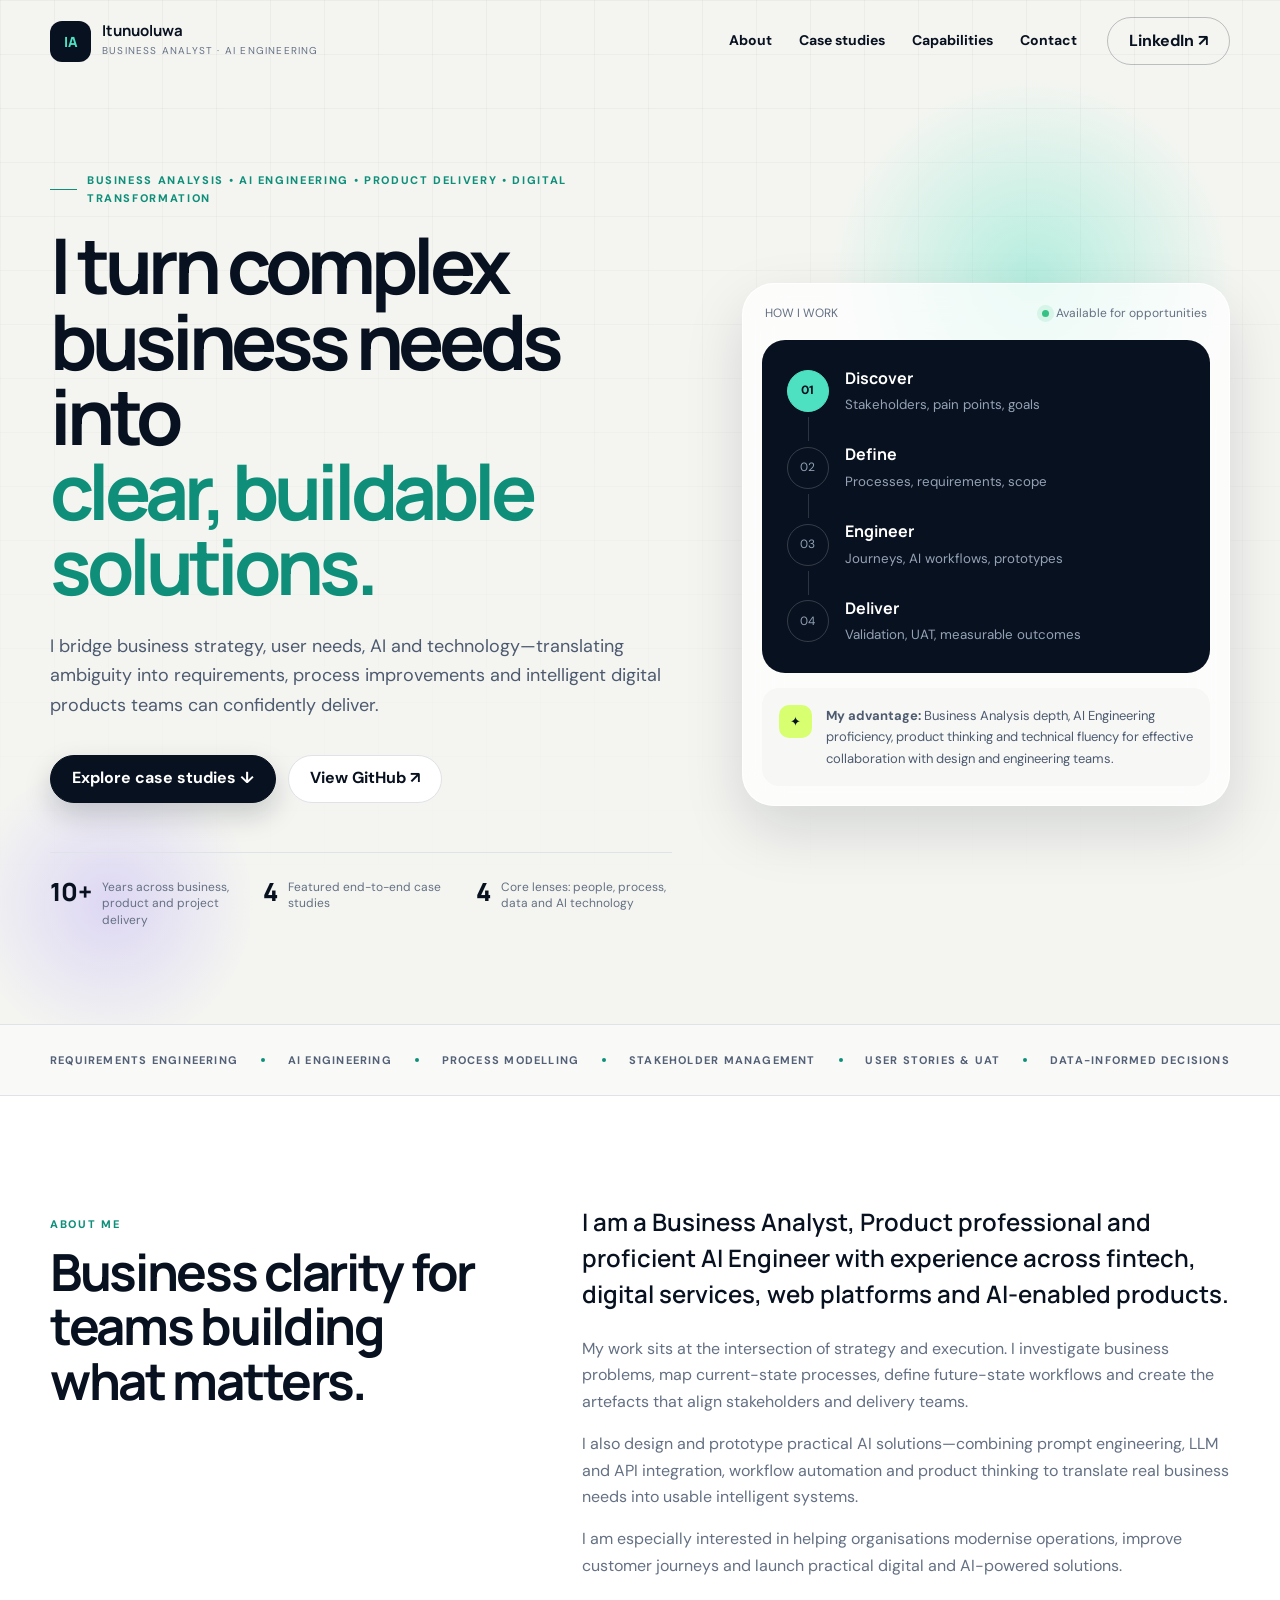
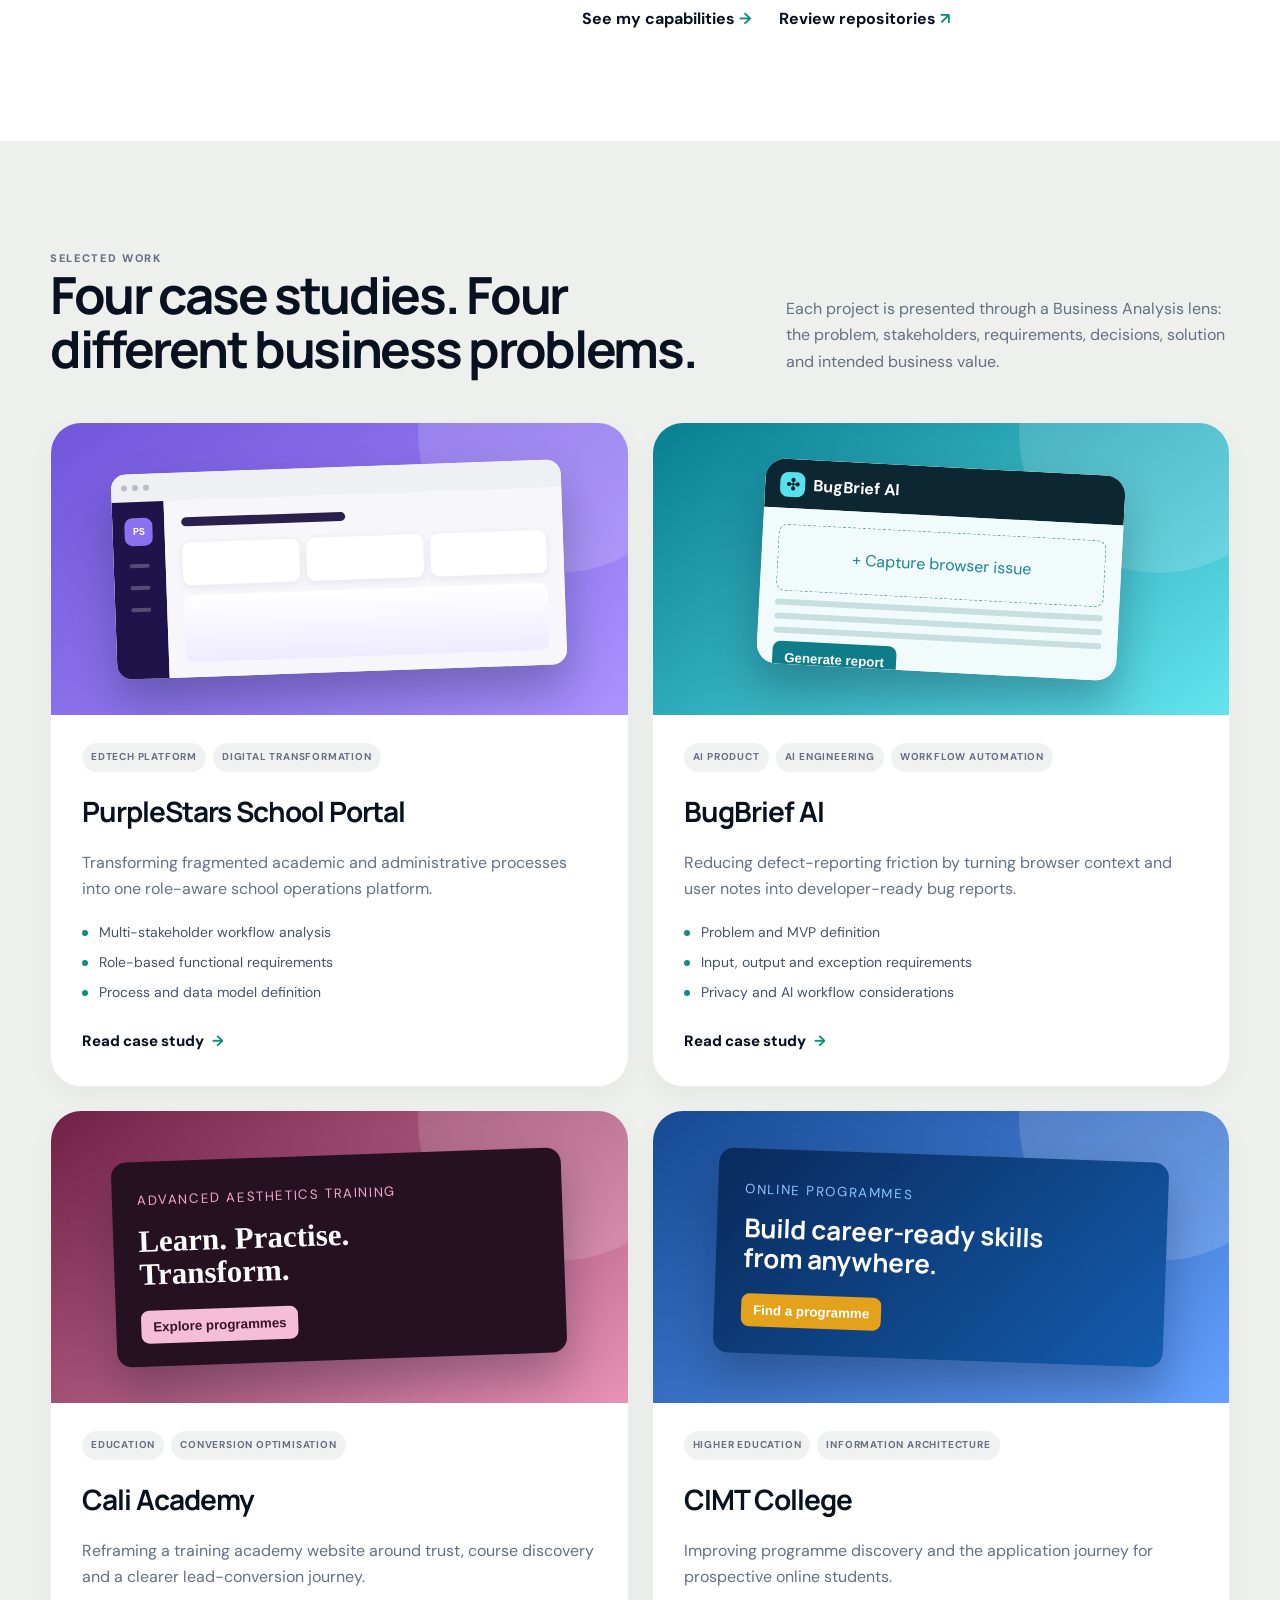
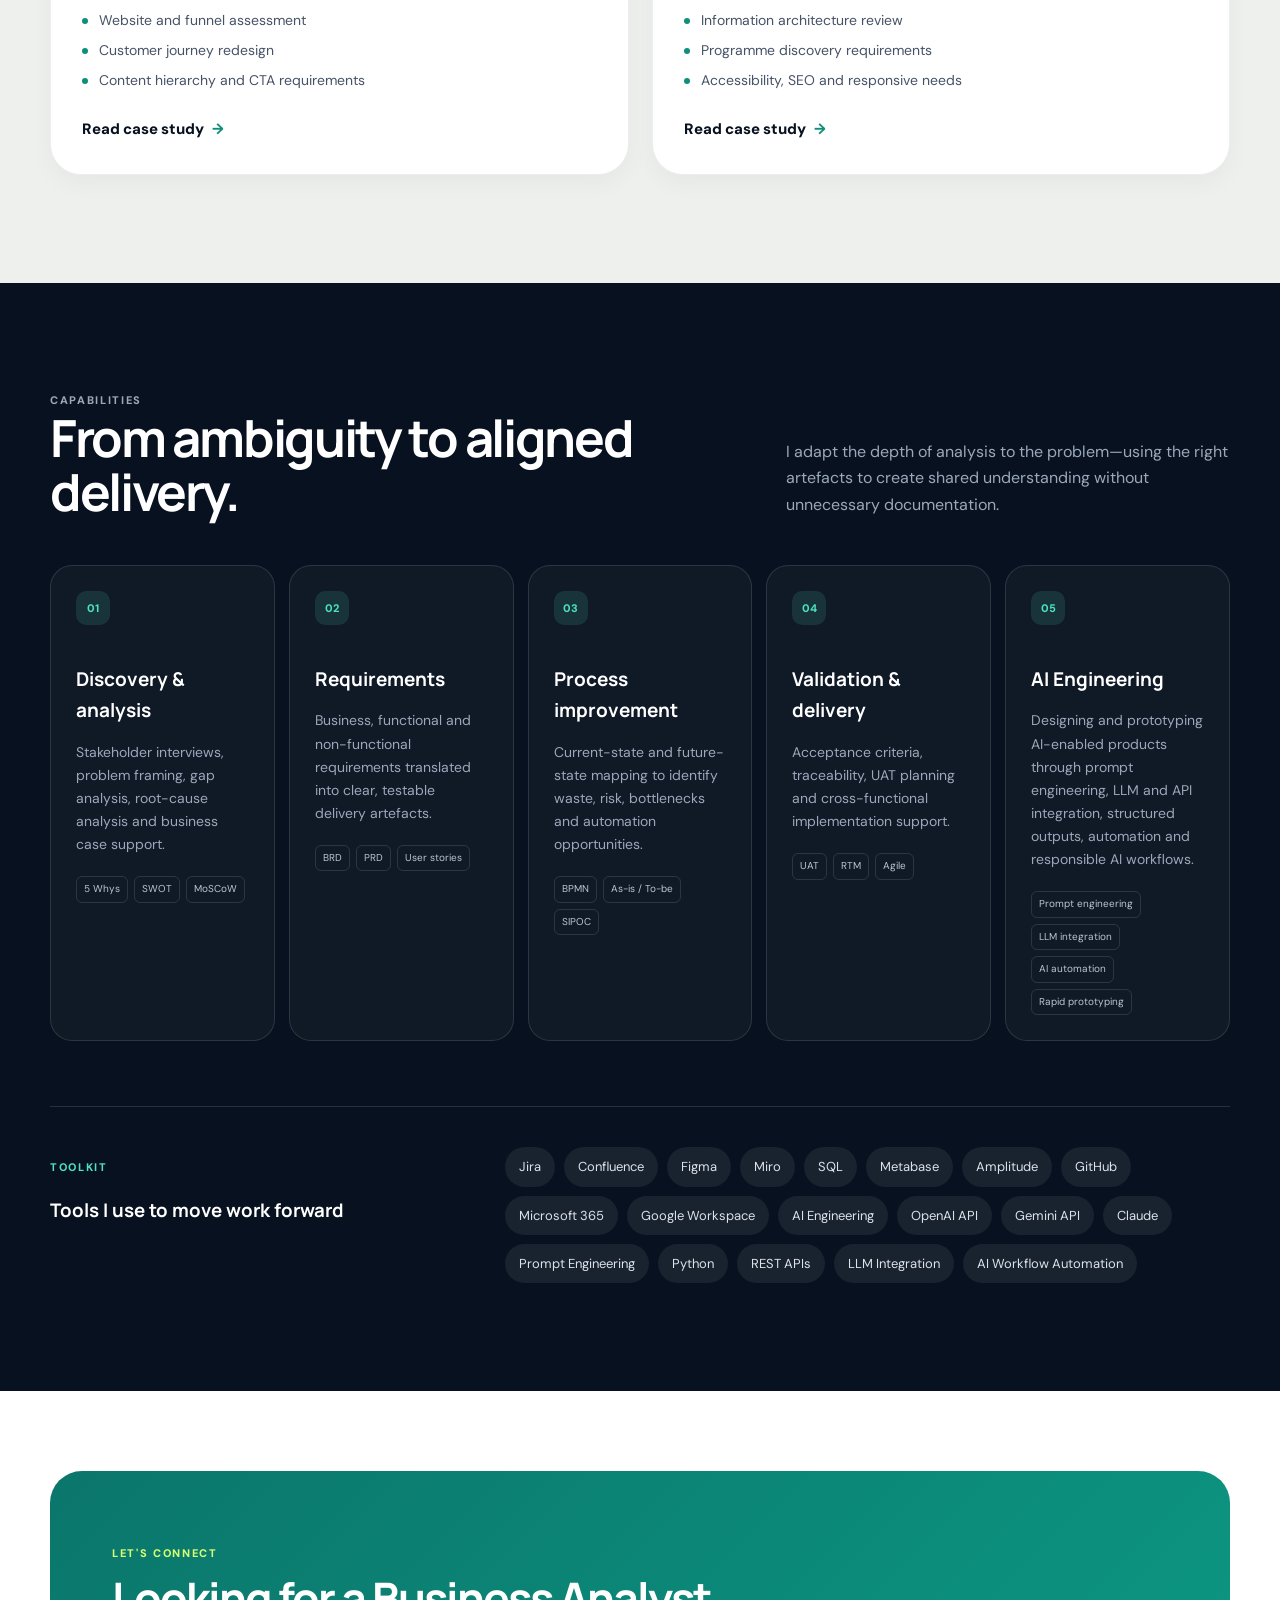
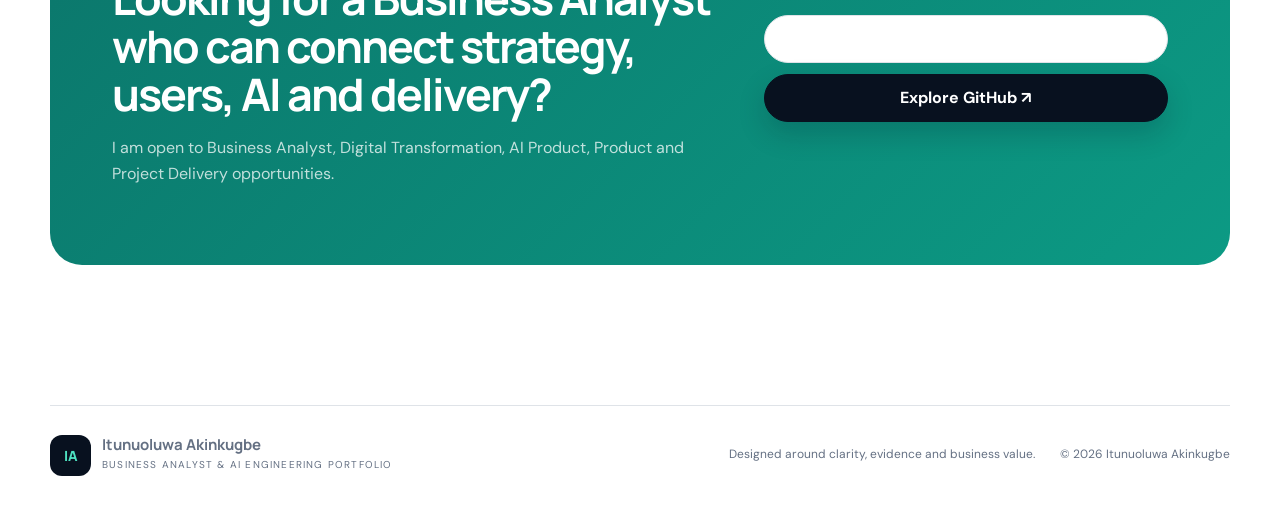
==== index.html @ 15c9e8b5 "Publish Business Analyst and AI Engineering portfolio" ====
<!doctype html>
<html lang="en">
<head>
<meta charset="utf-8"><meta name="viewport" content="width=device-width,initial-scale=1">
<meta name="description" content="Business Analyst and AI Engineering portfolio of Itunuoluwa Akinkugbe: digital transformation, requirements engineering, process improvement and AI-enabled products.">
<meta name="theme-color" content="#08111f"><title>Itunuoluwa Akinkugbe | Business Analyst &amp; AI Engineering Portfolio</title>
<link rel="preconnect" href="https://fonts.googleapis.com"><link rel="preconnect" href="https://fonts.gstatic.com" crossorigin><link href="https://fonts.googleapis.com/css2?family=DM+Sans:wght@400;500;600;700&family=Manrope:wght@600;700;800&display=swap" rel="stylesheet">
<style>
:root{--ink:#08111f;--paper:#f4f5f1;--white:#fff;--muted:#647083;--line:#dfe3e8;--teal:#4ee1c1;--deep:#0f8f7a;--lime:#d7ff70;--purple:#8b6cff;--blue:#3d8cff;--rose:#ff7ca3;--cyan:#52d9ef;--r:22px;--shadow:0 24px 60px rgba(8,17,31,.13);--max:1180px}*{box-sizing:border-box}html{scroll-behavior:smooth}body{margin:0;background:var(--paper);color:var(--ink);font:16px/1.65 'DM Sans',sans-serif;-webkit-font-smoothing:antialiased}a{color:inherit;text-decoration:none}.wrap{width:min(calc(100% - 40px),var(--max));margin:auto}.skip{position:fixed;top:-70px;left:15px;background:#fff;padding:10px 16px;z-index:99}.skip:focus{top:15px}.top{position:fixed;inset:0 0 auto;z-index:30;padding:17px 0;transition:.25s}.top.on{background:rgba(244,245,241,.9);backdrop-filter:blur(18px);border-bottom:1px solid rgba(8,17,31,.08);padding:10px 0}.nav{display:flex;align-items:center;gap:30px}.brand{margin-right:auto;display:flex;align-items:center;gap:11px}.mark{width:41px;height:41px;border-radius:12px;background:var(--ink);color:var(--teal);display:grid;place-items:center;font:800 14px 'Manrope'}.brand b{display:block;font:700 15px 'Manrope';line-height:1}.brand small{display:block;margin-top:5px;color:var(--muted);font-size:10px;letter-spacing:.12em;text-transform:uppercase}.links{display:flex;gap:27px;font-weight:700;font-size:14px}.btn{display:inline-flex;align-items:center;justify-content:center;gap:9px;min-height:48px;padding:0 21px;border-radius:999px;font-weight:700;border:1px solid var(--line);transition:.2s}.btn:hover{transform:translateY(-2px)}.dark{background:var(--ink);color:#fff;border-color:var(--ink);box-shadow:0 12px 28px rgba(8,17,31,.18)}.light{background:#fff}.outline{border-color:rgba(8,17,31,.24)}.menu{display:none;width:43px;height:43px;border:0;background:none;padding:9px}.menu i{display:block;height:2px;background:var(--ink);margin:6px 0}.hero{position:relative;overflow:hidden;padding:160px 0 95px;min-height:790px;display:flex;align-items:center}.hero:before{content:'';position:absolute;inset:0;background-image:linear-gradient(rgba(8,17,31,.035) 1px,transparent 1px),linear-gradient(90deg,rgba(8,17,31,.035) 1px,transparent 1px);background-size:54px 54px;mask-image:linear-gradient(#000,transparent 90%)}.orb{position:absolute;border-radius:50%}.o1{width:420px;height:420px;background:radial-gradient(circle,rgba(78,225,193,.38),transparent 68%);right:3%;top:70px}.o2{width:300px;height:300px;background:radial-gradient(circle,rgba(139,108,255,.22),transparent 68%);left:-40px;bottom:-30px}.hero-grid{position:relative;display:grid;grid-template-columns:1.12fr .88fr;gap:70px;align-items:center}.eyebrow,.kicker{color:var(--deep);font-size:11px;text-transform:uppercase;letter-spacing:.15em;font-weight:800}.eyebrow{display:flex;align-items:center;gap:10px}.eyebrow:before{content:'';width:28px;height:1px;background:var(--deep)}h1,h2,h3{font-family:'Manrope',sans-serif}.hero h1{margin:20px 0 0;font-size:clamp(3.2rem,6vw,6rem);line-height:.98;letter-spacing:-.065em}.hero h1 em{display:block;color:var(--deep);font-style:normal}.lead{max-width:700px;color:#4d5a6f;font-size:18px;margin:28px 0 0}.actions{display:flex;gap:12px;flex-wrap:wrap;margin-top:34px}.proof{display:grid;grid-template-columns:repeat(3,1fr);gap:18px;margin-top:49px;padding-top:26px;border-top:1px solid var(--line)}.proof div{display:grid;grid-template-columns:auto 1fr;gap:10px}.proof strong{font:800 25px 'Manrope';line-height:1}.proof span{color:var(--muted);font-size:12px;line-height:1.4}.panel{padding:19px;background:rgba(255,255,255,.73);backdrop-filter:blur(20px);border:1px solid rgba(255,255,255,.88);border-radius:32px;box-shadow:var(--shadow);transform:rotate(1.3deg)}.panel-top{display:flex;justify-content:space-between;color:var(--muted);font-size:12px;margin:1px 3px 16px}.available:before{content:'';display:inline-block;width:7px;height:7px;border-radius:50%;background:#36c284;margin-right:7px;box-shadow:0 0 0 5px rgba(54,194,132,.12)}.flow{background:var(--ink);color:#fff;padding:25px;border-radius:23px}.step{display:grid;grid-template-columns:45px 1fr;gap:13px;align-items:center}.step>span{width:42px;height:42px;border-radius:50%;border:1px solid rgba(255,255,255,.18);display:grid;place-items:center;color:#91a0b6;font-size:12px}.step:first-child>span{background:var(--teal);color:var(--ink);border-color:var(--teal);font-weight:800}.step b{display:block;font-family:'Manrope'}.step small{color:#95a2b6}.line{height:24px;width:1px;background:rgba(255,255,255,.15);margin-left:21px}.note{display:grid;grid-template-columns:35px 1fr;gap:12px;background:#f7f8f5;border-radius:17px;padding:17px;margin-top:15px;font-size:13px;color:#4d5a6f}.note span{width:33px;height:33px;border-radius:10px;background:var(--lime);display:grid;place-items:center;color:var(--ink)}.strip{border-block:1px solid var(--line);background:rgba(255,255,255,.45)}.strip .wrap{min-height:70px;display:flex;align-items:center;justify-content:space-between;gap:18px;white-space:nowrap;overflow:auto;color:#536076;font-size:11px;letter-spacing:.11em;text-transform:uppercase;font-weight:700}.strip i{width:4px;height:4px;border-radius:50%;background:var(--deep);flex:none}.section{padding:108px 0}.white{background:#fff}.gray{background:#edf0ec}.head{display:grid;grid-template-columns:1.2fr .8fr;gap:70px;align-items:end;margin-bottom:47px}.head h2,.about h2{font-size:clamp(2.2rem,4vw,4.1rem);line-height:1.06;letter-spacing:-.045em;margin:0}.head p{color:var(--muted);margin:0}.about-grid{display:grid;grid-template-columns:.8fr 1.2fr;gap:100px}.about-copy .big{color:var(--ink);font:600 24px/1.5 'Manrope';margin-top:0}.about-copy p{color:var(--muted)}.text-links{display:flex;gap:28px;flex-wrap:wrap;margin-top:27px;font-weight:700}.text-links span{color:var(--deep)}.projects{display:grid;grid-template-columns:repeat(2,1fr);gap:23px}.card{overflow:hidden;background:#fff;border:1px solid rgba(8,17,31,.07);border-radius:31px;box-shadow:0 8px 24px rgba(8,17,31,.04);transition:.25s}.card:hover{transform:translateY(-6px);box-shadow:var(--shadow)}.visual{height:292px;padding:38px;position:relative;display:grid;place-items:center;overflow:hidden}.visual:before{content:'';position:absolute;width:280px;height:280px;border-radius:50%;background:rgba(255,255,255,.15);right:-70px;top:-130px}.purple{background:linear-gradient(145deg,#7156db,#aa92ff)}.cyan{background:linear-gradient(145deg,#087f91,#63e4ef)}.rose{background:linear-gradient(145deg,#702046,#e892b5)}.blue{background:linear-gradient(145deg,#154992,#64a0ff)}.mock{position:relative;z-index:1;width:90%;height:205px;background:#fff;border-radius:15px;box-shadow:0 25px 45px rgba(8,17,31,.28);overflow:hidden;transform:rotate(-2deg)}.mock .bar{height:28px;background:#eef0f4;display:flex;gap:5px;align-items:center;padding:0 10px}.mock .bar i{width:6px;height:6px;border-radius:50%;background:#b7bec8}.school{display:grid;grid-template-columns:52px 1fr;height:177px}.school aside{background:#201349;padding:16px 12px}.school aside b{display:grid;place-items:center;width:28px;height:28px;border-radius:8px;background:#8a71ef;color:#fff;font-size:10px}.school aside i{display:block;height:4px;background:rgba(255,255,255,.24);margin:18px 4px;border-radius:4px}.school main{padding:17px;background:#f7f6fb}.school main>i{display:block;width:45%;height:9px;background:#29204c;border-radius:5px}.stats{display:grid;grid-template-columns:repeat(3,1fr);gap:7px;margin-top:16px}.stats i{height:43px;background:#fff;border-radius:8px;box-shadow:0 2px 8px rgba(30,20,66,.08)}.chart{height:67px;background:linear-gradient(#fff,#efebff);border-radius:9px;margin-top:10px}.ext{width:72%;transform:rotate(3deg);border-radius:20px}.ext-top{height:49px;background:#0c2632;color:#fff;padding:13px 15px;font-weight:700}.ext-top span{display:inline-grid;place-items:center;width:25px;height:25px;border-radius:8px;background:#56e1ec;color:#08222c;margin-right:8px}.ext-body{padding:16px;background:#f2fbfb}.capture{height:67px;border:1px dashed #6ba9b1;border-radius:9px;display:grid;place-items:center;color:#188597}.fake-lines i{display:block;height:6px;background:#c8dfe1;margin:8px 0;border-radius:5px}.ext-body button,.academy button,.college button{border:0;border-radius:8px;background:#0e7c89;color:#fff;padding:9px 12px;font-weight:700}.academy{background:#25111f;color:#fff;padding:25px;transform:rotate(-2deg)}.academy small{color:#f1a9cb;letter-spacing:.12em}.academy strong{display:block;font:700 31px/1.05 Georgia;margin:13px 0 20px}.academy button{background:#f6bdd7;color:#351525}.college{background:linear-gradient(135deg,#092a5b,#145cad);color:#fff;padding:27px;transform:rotate(2deg)}.college small{color:#8cc4ff;letter-spacing:.12em}.college strong{display:block;font:700 26px/1.15 'Manrope';max-width:360px;margin:12px 0 20px}.college button{background:#e2a21b}.body{padding:28px 31px 32px}.meta{display:flex;gap:7px;flex-wrap:wrap}.meta span{font-size:10px;text-transform:uppercase;letter-spacing:.08em;background:#f0f2f2;color:#647083;padding:6px 9px;border-radius:999px;font-weight:700}.body h3{font-size:28px;letter-spacing:-.035em;margin:16px 0 8px}.body p{color:var(--muted)}.bullets{list-style:none;padding:0;margin:18px 0 24px;font-size:14px;color:#465367}.bullets li{margin:7px 0;padding-left:17px;position:relative}.bullets li:before{content:'';position:absolute;width:6px;height:6px;border-radius:50%;background:var(--deep);left:0;top:.65em}.open{display:inline-flex;gap:8px;font-weight:800}.open span{color:var(--deep)}.detail{margin-top:22px;border-top:1px solid var(--line);padding-top:22px;display:none}.card.expanded .detail{display:block}.detail h4{font-family:'Manrope';margin:21px 0 7px}.detail p,.detail li{font-size:14px;color:#566378}.detail ul{padding-left:18px}.detail .case-actions{display:flex;gap:10px;flex-wrap:wrap;margin-top:21px}.toggle{border:0;background:none;padding:0;cursor:pointer;font:800 15px 'DM Sans';display:inline-flex;gap:8px;color:var(--ink)}.toggle span{color:var(--deep)}.toggle[aria-expanded=true] span{transform:rotate(90deg)}.cap{background:var(--ink);color:#fff}.cap .kicker{color:var(--teal)}.cap .head p{color:#9ba8ba}.cap-grid{display:grid;grid-template-columns:repeat(5,1fr);gap:14px}.cap-card{padding:25px;border:1px solid rgba(255,255,255,.12);border-radius:var(--r);background:rgba(255,255,255,.035);min-height:285px}.cap-card>span{width:34px;height:34px;border-radius:10px;background:rgba(78,225,193,.13);color:var(--teal);display:grid;place-items:center;font-size:11px;font-weight:800}.cap-card h3{margin:39px 0 11px;font-size:19px}.cap-card p{color:#9ba8ba;font-size:14px}.tags{display:flex;gap:6px;flex-wrap:wrap;margin-top:20px}.tags i{font-style:normal;color:#bcc5d1;border:1px solid rgba(255,255,255,.12);border-radius:6px;padding:4px 7px;font-size:10px}.toolkit{display:grid;grid-template-columns:.7fr 1.3fr;gap:65px;border-top:1px solid rgba(255,255,255,.13);padding-top:40px;margin-top:65px}.tools{display:flex;gap:9px;flex-wrap:wrap}.tools span{padding:9px 14px;border-radius:999px;background:rgba(255,255,255,.07);color:#dce2ea;font-size:13px}.contact{background:#fff;padding-top:80px}.contact-card{background:linear-gradient(135deg,#0b766b,#0c9a84);color:#fff;padding:62px;border-radius:32px;display:grid;grid-template-columns:1.2fr .8fr;gap:45px;align-items:center}.contact-card h2{font-size:clamp(2rem,3.5vw,3.5rem);line-height:1.08;letter-spacing:-.045em;margin:0}.contact-card p{color:rgba(255,255,255,.75)}.contact-actions{display:flex;flex-direction:column;gap:11px}.footer{background:#fff;padding:32px 0 42px}.footer .wrap{border-top:1px solid var(--line);padding-top:27px;display:grid;grid-template-columns:1fr auto auto;gap:25px;align-items:center;color:var(--muted);font-size:12px}.reveal{opacity:0;transform:translateY(20px);transition:.65s}.reveal.show{opacity:1;transform:none}@media(max-width:1100px){.cap-grid{grid-template-columns:repeat(3,1fr)}}@media(max-width:960px){.hero-grid,.about-grid,.head,.toolkit,.contact-card{grid-template-columns:1fr}.panel{max-width:680px;transform:none}.head{gap:25px}.cap-grid{grid-template-columns:repeat(2,1fr)}.about-grid{gap:35px}.contact-card{padding:45px}}@media(max-width:720px){.wrap{width:min(calc(100% - 28px),var(--max))}.top{background:rgba(244,245,241,.92);backdrop-filter:blur(15px);padding:10px 0}.menu{display:block}.links{display:none;position:absolute;left:14px;right:14px;top:65px;background:#fff;border-radius:18px;padding:14px;box-shadow:var(--shadow);flex-direction:column;gap:0}.links.open{display:flex}.links a{padding:12px}.nav>.btn{display:none}.hero{padding:125px 0 70px;min-height:auto}.hero h1{font-size:clamp(3rem,15vw,5rem)}.hero-grid{gap:45px}.proof,.projects,.cap-grid{grid-template-columns:1fr}.strip .wrap{justify-content:flex-start}.section{padding:79px 0}.head h2,.about h2{font-size:2.4rem}.visual{height:250px;padding:25px 18px}.body{padding:24px}.contact-card{padding:35px 24px}.footer .wrap{grid-template-columns:1fr;gap:12px}}@media(prefers-reduced-motion:reduce){html{scroll-behavior:auto}.reveal{opacity:1;transform:none}*{transition:none!important}}
</style>
</head>
<body><a class="skip" href="#main">Skip to content</a>
<header class="top" id="topbar"><div class="wrap nav"><a class="brand" href="#top"><span class="mark">IA</span><span><b>Itunuoluwa</b><small>Business Analyst · AI Engineering</small></span></a><button class="menu" id="menu" aria-expanded="false" aria-controls="navlinks"><i></i><i></i><i></i><span hidden>Menu</span></button><nav class="links" id="navlinks"><a href="#about">About</a><a href="#work">Case studies</a><a href="#skills">Capabilities</a><a href="#contact">Contact</a></nav><a class="btn outline" href="https://www.linkedin.com/in/itunuakinkugbe" target="_blank" rel="noopener">LinkedIn ↗</a></div></header>
<main id="main"><section class="hero" id="top"><span class="orb o1"></span><span class="orb o2"></span><div class="wrap hero-grid"><div class="reveal"><p class="eyebrow">Business analysis • AI engineering • Product delivery • Digital transformation</p><h1>I turn complex business needs into <em>clear, buildable solutions.</em></h1><p class="lead">I bridge business strategy, user needs, AI and technology—translating ambiguity into requirements, process improvements and intelligent digital products teams can confidently deliver.</p><div class="actions"><a class="btn dark" href="#work">Explore case studies ↓</a><a class="btn light" href="https://github.com/Itunuolu" target="_blank" rel="noopener">View GitHub ↗</a></div><div class="proof"><div><strong>10+</strong><span>Years across business, product and project delivery</span></div><div><strong>4</strong><span>Featured end-to-end case studies</span></div><div><strong>4</strong><span>Core lenses: people, process, data and AI technology</span></div></div></div><aside class="panel reveal"><div class="panel-top"><span>HOW I WORK</span><span class="available">Available for opportunities</span></div><div class="flow"><div class="step"><span>01</span><div><b>Discover</b><small>Stakeholders, pain points, goals</small></div></div><div class="line"></div><div class="step"><span>02</span><div><b>Define</b><small>Processes, requirements, scope</small></div></div><div class="line"></div><div class="step"><span>03</span><div><b>Engineer</b><small>Journeys, AI workflows, prototypes</small></div></div><div class="line"></div><div class="step"><span>04</span><div><b>Deliver</b><small>Validation, UAT, measurable outcomes</small></div></div></div><div class="note"><span>✦</span><div><b>My advantage:</b> Business Analysis depth, AI Engineering proficiency, product thinking and technical fluency for effective collaboration with design and engineering teams.</div></div></aside></div></section>
<section class="strip"><div class="wrap"><span>Requirements Engineering</span><i></i><span>AI Engineering</span><i></i><span>Process Modelling</span><i></i><span>Stakeholder Management</span><i></i><span>User Stories & UAT</span><i></i><span>Data-Informed Decisions</span></div></section>
<section class="section white about" id="about"><div class="wrap about-grid"><div class="reveal"><p class="kicker">About me</p><h2>Business clarity for teams building what matters.</h2></div><div class="about-copy reveal"><p class="big">I am a Business Analyst, Product professional and proficient AI Engineer with experience across fintech, digital services, web platforms and AI-enabled products.</p><p>My work sits at the intersection of strategy and execution. I investigate business problems, map current-state processes, define future-state workflows and create the artefacts that align stakeholders and delivery teams.</p><p>I also design and prototype practical AI solutions—combining prompt engineering, LLM and API integration, workflow automation and product thinking to translate real business needs into usable intelligent systems.</p><p>I am especially interested in helping organisations modernise operations, improve customer journeys and launch practical digital and AI-powered solutions.</p><div class="text-links"><a href="#skills">See my capabilities <span>→</span></a><a href="https://github.com/Itunuolu" target="_blank" rel="noopener">Review repositories <span>↗</span></a></div></div></div></section>
<section class="section gray" id="work"><div class="wrap"><div class="head reveal"><div><p class="kicker">Selected work</p><h2>Four case studies. Four different business problems.</h2></div><p>Each project is presented through a Business Analysis lens: the problem, stakeholders, requirements, decisions, solution and intended business value.</p></div><div class="projects">
<article class="card reveal"><div class="visual purple"><div class="mock"><div class="bar"><i></i><i></i><i></i></div><div class="school"><aside><b>PS</b><i></i><i></i><i></i></aside><main><i></i><div class="stats"><i></i><i></i><i></i></div><div class="chart"></div></main></div></div></div><div class="body"><div class="meta"><span>EdTech platform</span><span>Digital transformation</span></div><h3>PurpleStars School Portal</h3><p>Transforming fragmented academic and administrative processes into one role-aware school operations platform.</p><ul class="bullets"><li>Multi-stakeholder workflow analysis</li><li>Role-based functional requirements</li><li>Process and data model definition</li></ul><button class="toggle" aria-expanded="false">Read case study <span>→</span></button><div class="detail"><h4>Business problem</h4><p>Schools often depend on disconnected spreadsheets, paper records and messaging tools. This causes duplicated work, delayed information and weak visibility across academic operations.</p><h4>Stakeholders</h4><p>Administrators, teachers, students, school leadership, parents and support teams.</p><h4>Analysis approach</h4><ul><li>Mapped academic setup, attendance, lesson, assessment and result workflows.</li><li>Separated administrator, teacher and student permissions.</li><li>Defined core entities and approval states.</li><li>Created user stories, acceptance criteria and UAT scenarios.</li></ul><h4>Key requirements</h4><ul><li>Role-based access to academic and administrative functions.</li><li>Attendance, lesson resources, assignments, assessments and results.</li><li>Approval before publication of sensitive results.</li><li>Audit records and protected student data.</li></ul><h4>Recommended success measures</h4><p>Process completion, assessment-to-result cycle time, adoption and data quality. These are proposed measures, not claimed production results.</p><div class="case-actions"><a class="btn dark" href="https://purplestars-school-demo.netlify.app/" target="_blank" rel="noopener">Live demo ↗</a><a class="btn" href="https://github.com/Itunuolu/purplestars-school-portal" target="_blank" rel="noopener">Repository ↗</a></div></div></div></article>
<article class="card reveal"><div class="visual cyan"><div class="mock ext"><div class="ext-top"><span>✣</span>BugBrief AI</div><div class="ext-body"><div class="capture">+ Capture browser issue</div><div class="fake-lines"><i></i><i></i><i></i></div><button>Generate report</button></div></div></div><div class="body"><div class="meta"><span>AI product</span><span>AI engineering</span><span>Workflow automation</span></div><h3>BugBrief AI</h3><p>Reducing defect-reporting friction by turning browser context and user notes into developer-ready bug reports.</p><ul class="bullets"><li>Problem and MVP definition</li><li>Input, output and exception requirements</li><li>Privacy and AI workflow considerations</li></ul><button class="toggle" aria-expanded="false">Read case study <span>→</span></button><div class="detail"><h4>Business problem</h4><p>Many bug reports omit the URL, environment, screenshot, expected behaviour or reproduction context, creating repeated clarification between users, QA teams and developers.</p><h4>Stakeholders</h4><p>End users, QA analysts, developers, product managers, support teams and privacy reviewers.</p><h4>Analysis and AI engineering approach</h4><ul><li>Defined a user-triggered capture flow.</li><li>Specified screenshot, URL, title, timestamp, browser details and notes.</li><li>Designed the backend LLM prompt and structured report output.</li><li>Separated browser capture from secure backend AI processing.</li><li>Included review, PDF export, mock mode and error handling.</li></ul><h4>Key requirements</h4><ul><li>Capture only after explicit user action.</li><li>Generate a structured report from context and notes.</li><li>Keep AI provider keys out of the extension.</li><li>Disclose what data is sent to the backend.</li></ul><h4>Recommended success measures</h4><p>Report completeness, clarification rate, reporting time and reproduction success.</p><div class="case-actions"><a class="btn dark" href="https://github.com/Itunuolu/Bugbrief.ai" target="_blank" rel="noopener">Repository ↗</a></div></div></div></article>
<article class="card reveal"><div class="visual rose"><div class="mock academy"><small>ADVANCED AESTHETICS TRAINING</small><strong>Learn. Practise.<br>Transform.</strong><button>Explore programmes</button></div></div><div class="body"><div class="meta"><span>Education</span><span>Conversion optimisation</span></div><h3>Cali Academy</h3><p>Reframing a training academy website around trust, course discovery and a clearer lead-conversion journey.</p><ul class="bullets"><li>Website and funnel assessment</li><li>Customer journey redesign</li><li>Content hierarchy and CTA requirements</li></ul><button class="toggle" aria-expanded="false">Read case study <span>→</span></button><div class="detail"><h4>Business problem</h4><p>Prospective students must quickly understand the academy offer, programme credibility, learner outcomes and the next action to take.</p><h4>Stakeholders</h4><p>Prospective students, academy leadership, trainers, admissions, marketing and regulatory stakeholders.</p><h4>Analysis approach</h4><ul><li>Reviewed the conversion path and information gaps.</li><li>Identified user questions and trust barriers.</li><li>Restructured content around value, programmes, proof, safety and action.</li><li>Defined consistent CTA and responsive requirements.</li></ul><h4>Key requirements</h4><ul><li>Clear first-viewport value proposition.</li><li>Programme topics, audience and outcomes.</li><li>Visible credibility and safety information.</li><li>Easy-to-find enquiry and enrolment actions.</li></ul><h4>Recommended success measures</h4><p>Lead conversion, programme engagement, CTA performance and mobile completion.</p><div class="case-actions"><a class="btn dark" href="https://itunuolu.github.io/cali-academy-landing-page/" target="_blank" rel="noopener">Live project ↗</a><a class="btn" href="https://github.com/Itunuolu/cali-academy-landing-page" target="_blank" rel="noopener">Repository ↗</a></div></div></div></article>
<article class="card reveal"><div class="visual blue"><div class="mock college"><small>ONLINE PROGRAMMES</small><strong>Build career-ready skills from anywhere.</strong><button>Find a programme</button></div></div><div class="body"><div class="meta"><span>Higher education</span><span>Information architecture</span></div><h3>CIMT College</h3><p>Improving programme discovery and the application journey for prospective online students.</p><ul class="bullets"><li>Information architecture review</li><li>Programme discovery requirements</li><li>Accessibility, SEO and responsive needs</li></ul><button class="toggle" aria-expanded="false">Read case study <span>→</span></button><div class="detail"><h4>Business problem</h4><p>Dense programme catalogues and disconnected funding or support information make it harder for prospective students to choose a suitable path and apply.</p><h4>Stakeholders</h4><p>Prospective students, admissions, programme owners, financial-aid teams, marketing and student services.</p><h4>Analysis approach</h4><ul><li>Grouped content around learner intent and programme categories.</li><li>Simplified primary navigation and deeper programme discovery.</li><li>Elevated financial-aid pathways.</li><li>Specified SEO, structured data and accessibility requirements.</li></ul><h4>Key requirements</h4><ul><li>Browse programmes by subject or career category.</li><li>Direct routes to funding, support, contact and applications.</li><li>Persistent and distinct Apply Now action.</li><li>Accessible desktop and mobile navigation.</li></ul><h4>Recommended success measures</h4><p>Programme discovery time, application starts, funding engagement and organic visibility.</p><div class="case-actions"><a class="btn dark" href="https://itunuolu.github.io/cimt-college-redesign/" target="_blank" rel="noopener">Live project ↗</a><a class="btn" href="https://github.com/Itunuolu/cimt-college-redesign" target="_blank" rel="noopener">Repository ↗</a></div></div></div></article>
</div></div></section>
<section class="section cap" id="skills"><div class="wrap"><div class="head reveal"><div><p class="kicker">Capabilities</p><h2>From ambiguity to aligned delivery.</h2></div><p>I adapt the depth of analysis to the problem—using the right artefacts to create shared understanding without unnecessary documentation.</p></div><div class="cap-grid"><article class="cap-card reveal"><span>01</span><h3>Discovery & analysis</h3><p>Stakeholder interviews, problem framing, gap analysis, root-cause analysis and business case support.</p><div class="tags"><i>5 Whys</i><i>SWOT</i><i>MoSCoW</i></div></article><article class="cap-card reveal"><span>02</span><h3>Requirements</h3><p>Business, functional and non-functional requirements translated into clear, testable delivery artefacts.</p><div class="tags"><i>BRD</i><i>PRD</i><i>User stories</i></div></article><article class="cap-card reveal"><span>03</span><h3>Process improvement</h3><p>Current-state and future-state mapping to identify waste, risk, bottlenecks and automation opportunities.</p><div class="tags"><i>BPMN</i><i>As-is / To-be</i><i>SIPOC</i></div></article><article class="cap-card reveal"><span>04</span><h3>Validation & delivery</h3><p>Acceptance criteria, traceability, UAT planning and cross-functional implementation support.</p><div class="tags"><i>UAT</i><i>RTM</i><i>Agile</i></div></article><article class="cap-card reveal"><span>05</span><h3>AI Engineering</h3><p>Designing and prototyping AI-enabled products through prompt engineering, LLM and API integration, structured outputs, automation and responsible AI workflows.</p><div class="tags"><i>Prompt engineering</i><i>LLM integration</i><i>AI automation</i><i>Rapid prototyping</i></div></article></div><div class="toolkit reveal"><div><p class="kicker">Toolkit</p><h3>Tools I use to move work forward</h3></div><div class="tools"><span>Jira</span><span>Confluence</span><span>Figma</span><span>Miro</span><span>SQL</span><span>Metabase</span><span>Amplitude</span><span>GitHub</span><span>Microsoft 365</span><span>Google Workspace</span><span>AI Engineering</span><span>OpenAI API</span><span>Gemini API</span><span>Claude</span><span>Prompt Engineering</span><span>Python</span><span>REST APIs</span><span>LLM Integration</span><span>AI Workflow Automation</span></div></div></div></section>
<section class="section contact" id="contact"><div class="wrap contact-card reveal"><div><p class="kicker" style="color:var(--lime)">Let's connect</p><h2>Looking for a Business Analyst who can connect strategy, users, AI and delivery?</h2><p>I am open to Business Analyst, Digital Transformation, AI Product, Product and Project Delivery opportunities.</p></div><div class="contact-actions"><a class="btn light" href="https://www.linkedin.com/in/itunuakinkugbe" target="_blank" rel="noopener">Connect on LinkedIn ↗</a><a class="btn dark" href="https://github.com/Itunuolu" target="_blank" rel="noopener">Explore GitHub ↗</a></div></div></section></main>
<footer class="footer"><div class="wrap"><div class="brand"><span class="mark">IA</span><span><b>Itunuoluwa Akinkugbe</b><small>Business Analyst &amp; AI Engineering Portfolio</small></span></div><p>Designed around clarity, evidence and business value.</p><p>© <span id="year"></span> Itunuoluwa Akinkugbe</p></div></footer>
<script>const topbar=document.getElementById('topbar'),menu=document.getElementById('menu'),nav=document.getElementById('navlinks');addEventListener('scroll',()=>topbar.classList.toggle('on',scrollY>20),{passive:true});menu.addEventListener('click',()=>{const x=nav.classList.toggle('open');menu.setAttribute('aria-expanded',x)});nav.querySelectorAll('a').forEach(a=>a.onclick=()=>{nav.classList.remove('open');menu.setAttribute('aria-expanded','false')});document.getElementById('year').textContent=new Date().getFullYear();document.querySelectorAll('.toggle').forEach(b=>b.onclick=()=>{const c=b.closest('.card'),x=c.classList.toggle('expanded');b.setAttribute('aria-expanded',x);b.firstChild.textContent=x?'Close case study ':'Read case study '});const els=document.querySelectorAll('.reveal');if('IntersectionObserver'in window){const o=new IntersectionObserver(es=>es.forEach(e=>{if(e.isIntersecting){e.target.classList.add('show');o.unobserve(e.target)}}),{threshold:.1});els.forEach(e=>o.observe(e))}else els.forEach(e=>e.classList.add('show'));</script>
</body></html>
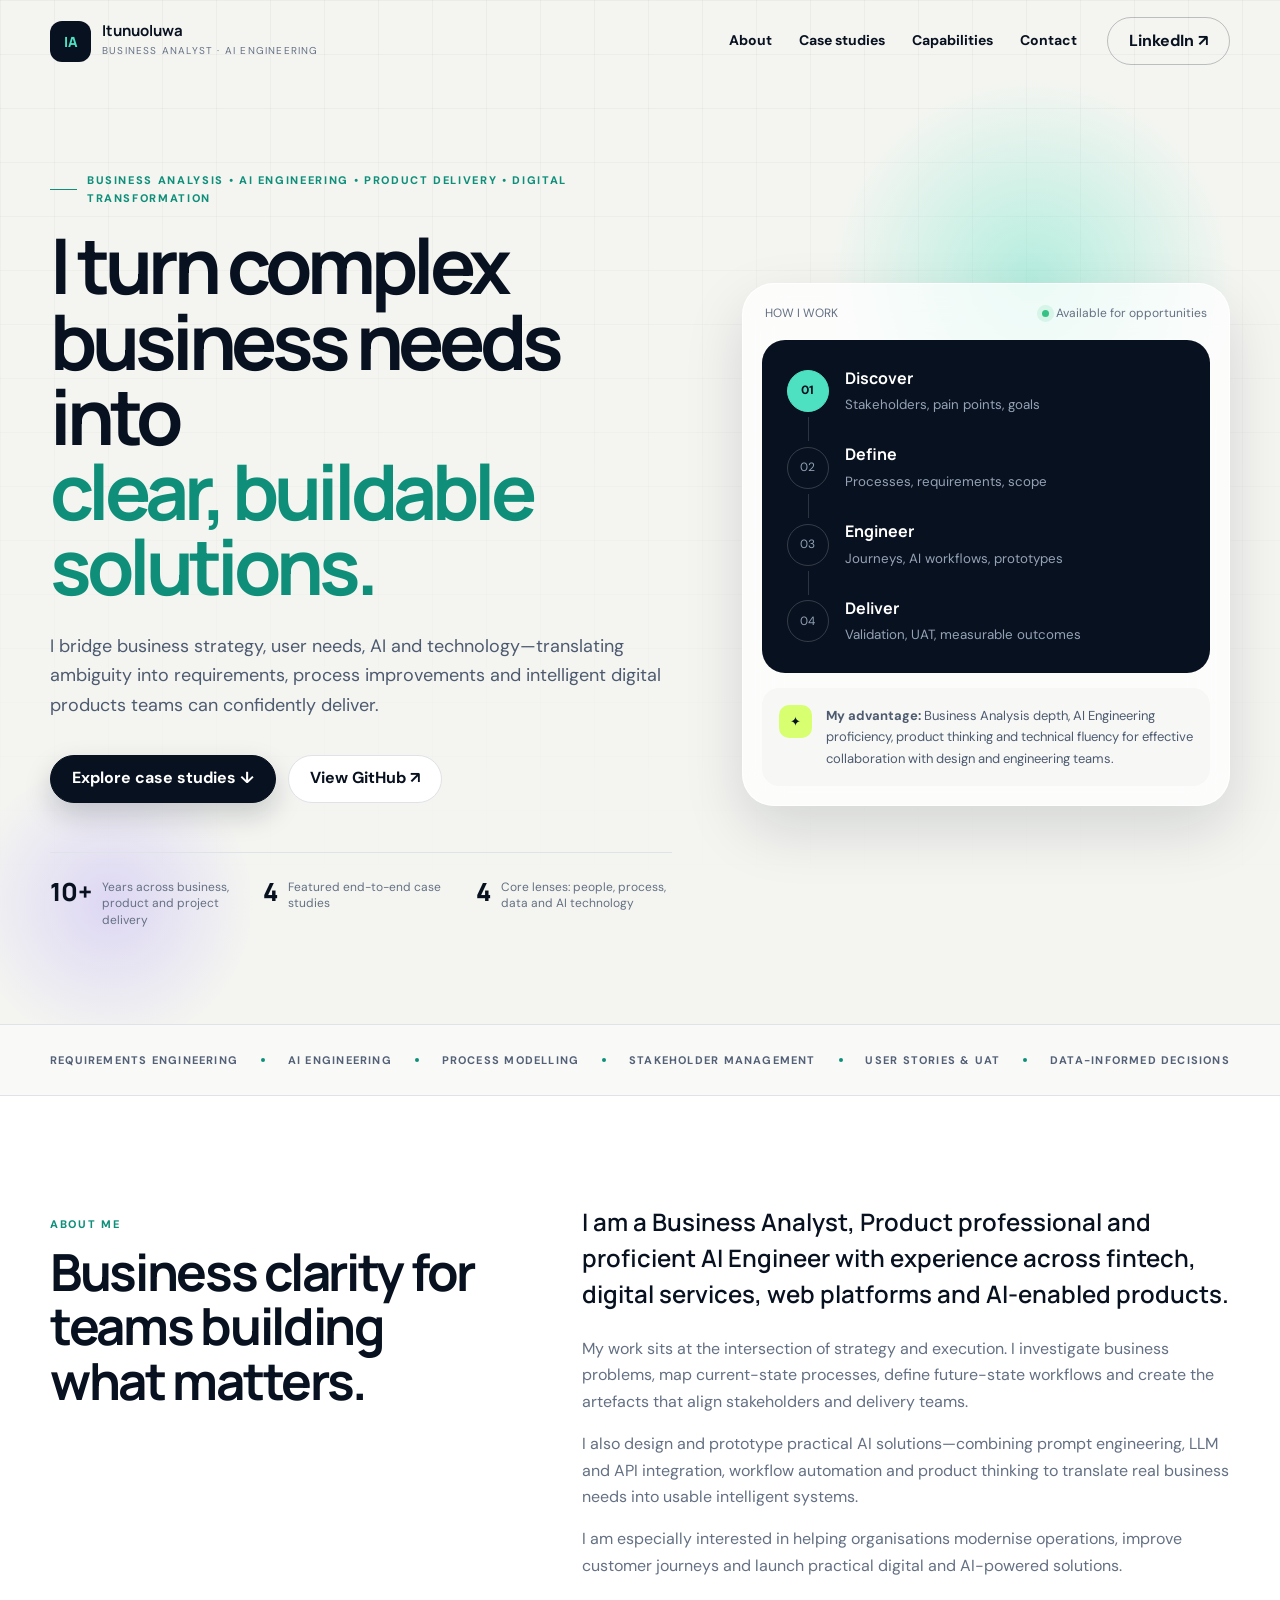
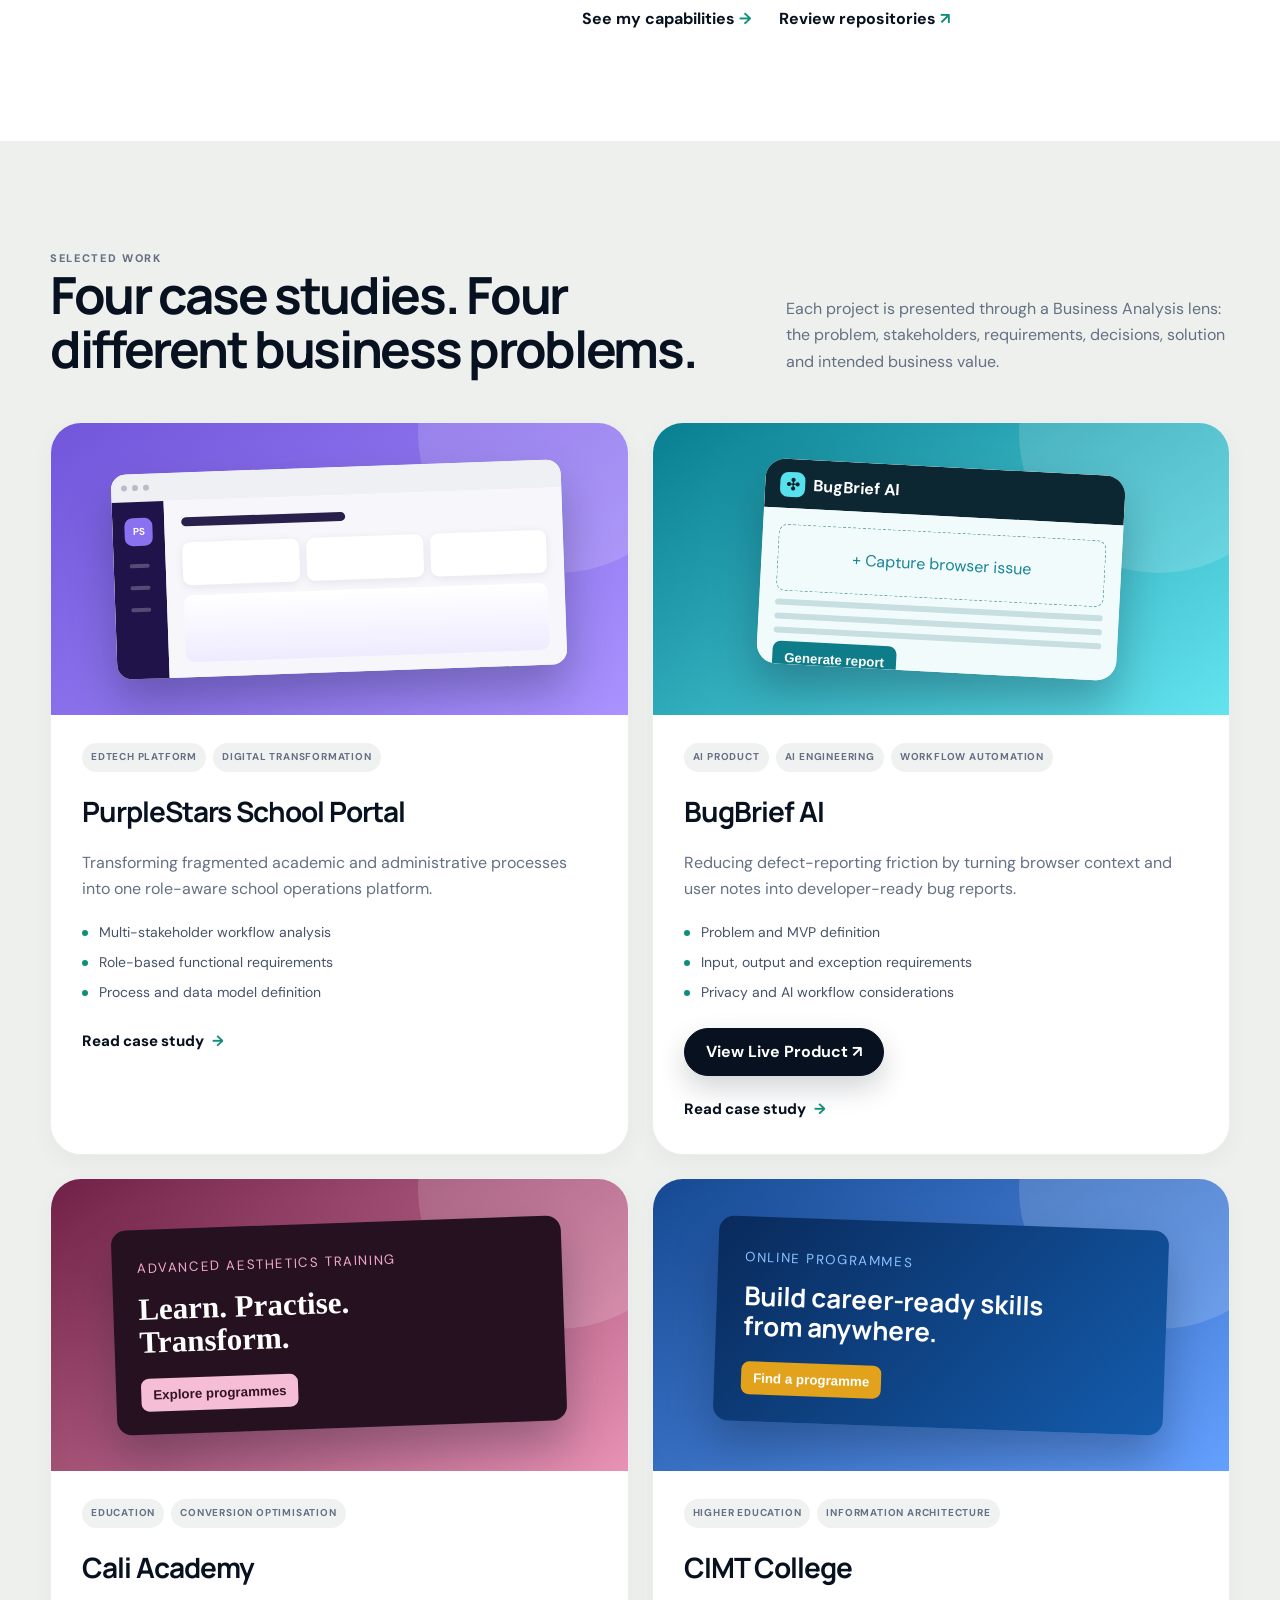
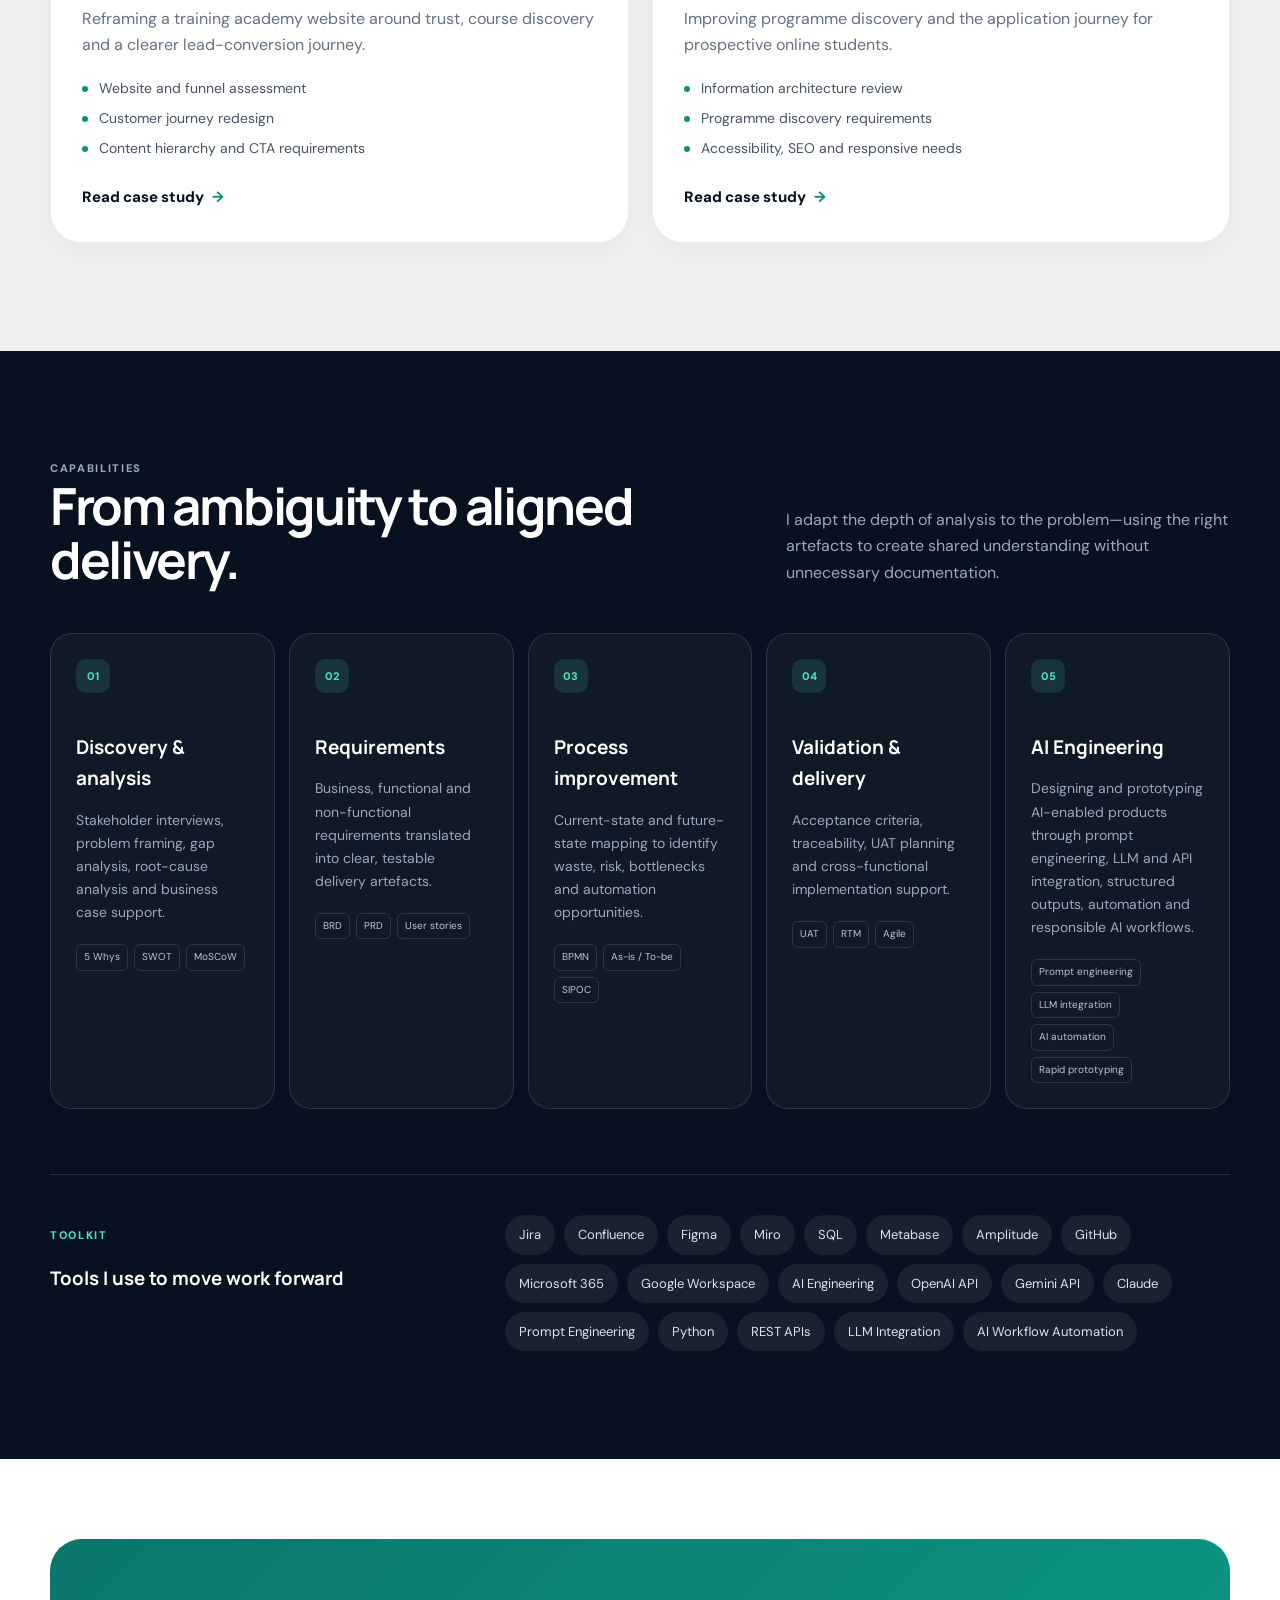
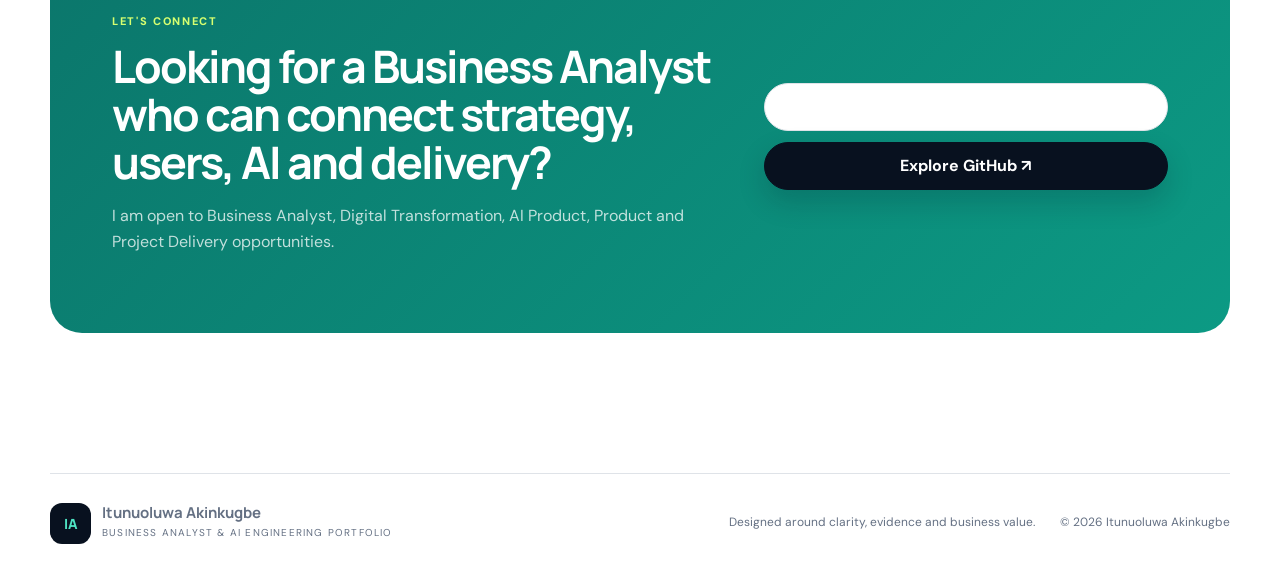
==== commit e2f5b41e: "Show BugBrief live product button on card" ====
--- a/index.html
+++ b/index.html
@@ -16,7 +16,7 @@
 <section class="section white about" id="about"><div class="wrap about-grid"><div class="reveal"><p class="kicker">About me</p><h2>Business clarity for teams building what matters.</h2></div><div class="about-copy reveal"><p class="big">I am a Business Analyst, Product professional and proficient AI Engineer with experience across fintech, digital services, web platforms and AI-enabled products.</p><p>My work sits at the intersection of strategy and execution. I investigate business problems, map current-state processes, define future-state workflows and create the artefacts that align stakeholders and delivery teams.</p><p>I also design and prototype practical AI solutions—combining prompt engineering, LLM and API integration, workflow automation and product thinking to translate real business needs into usable intelligent systems.</p><p>I am especially interested in helping organisations modernise operations, improve customer journeys and launch practical digital and AI-powered solutions.</p><div class="text-links"><a href="#skills">See my capabilities <span>→</span></a><a href="https://github.com/Itunuolu" target="_blank" rel="noopener">Review repositories <span>↗</span></a></div></div></div></section>
 <section class="section gray" id="work"><div class="wrap"><div class="head reveal"><div><p class="kicker">Selected work</p><h2>Four case studies. Four different business problems.</h2></div><p>Each project is presented through a Business Analysis lens: the problem, stakeholders, requirements, decisions, solution and intended business value.</p></div><div class="projects">
 <article class="card reveal"><div class="visual purple"><div class="mock"><div class="bar"><i></i><i></i><i></i></div><div class="school"><aside><b>PS</b><i></i><i></i><i></i></aside><main><i></i><div class="stats"><i></i><i></i><i></i></div><div class="chart"></div></main></div></div></div><div class="body"><div class="meta"><span>EdTech platform</span><span>Digital transformation</span></div><h3>PurpleStars School Portal</h3><p>Transforming fragmented academic and administrative processes into one role-aware school operations platform.</p><ul class="bullets"><li>Multi-stakeholder workflow analysis</li><li>Role-based functional requirements</li><li>Process and data model definition</li></ul><button class="toggle" aria-expanded="false">Read case study <span>→</span></button><div class="detail"><h4>Business problem</h4><p>Schools often depend on disconnected spreadsheets, paper records and messaging tools. This causes duplicated work, delayed information and weak visibility across academic operations.</p><h4>Stakeholders</h4><p>Administrators, teachers, students, school leadership, parents and support teams.</p><h4>Analysis approach</h4><ul><li>Mapped academic setup, attendance, lesson, assessment and result workflows.</li><li>Separated administrator, teacher and student permissions.</li><li>Defined core entities and approval states.</li><li>Created user stories, acceptance criteria and UAT scenarios.</li></ul><h4>Key requirements</h4><ul><li>Role-based access to academic and administrative functions.</li><li>Attendance, lesson resources, assignments, assessments and results.</li><li>Approval before publication of sensitive results.</li><li>Audit records and protected student data.</li></ul><h4>Recommended success measures</h4><p>Process completion, assessment-to-result cycle time, adoption and data quality. These are proposed measures, not claimed production results.</p><div class="case-actions"><a class="btn dark" href="https://purplestars-school-demo.netlify.app/" target="_blank" rel="noopener">Live demo ↗</a><a class="btn" href="https://github.com/Itunuolu/purplestars-school-portal" target="_blank" rel="noopener">Repository ↗</a></div></div></div></article>
-<article class="card reveal"><div class="visual cyan"><div class="mock ext"><div class="ext-top"><span>✣</span>BugBrief AI</div><div class="ext-body"><div class="capture">+ Capture browser issue</div><div class="fake-lines"><i></i><i></i><i></i></div><button>Generate report</button></div></div></div><div class="body"><div class="meta"><span>AI product</span><span>AI engineering</span><span>Workflow automation</span></div><h3>BugBrief AI</h3><p>Reducing defect-reporting friction by turning browser context and user notes into developer-ready bug reports.</p><ul class="bullets"><li>Problem and MVP definition</li><li>Input, output and exception requirements</li><li>Privacy and AI workflow considerations</li></ul><button class="toggle" aria-expanded="false">Read case study <span>→</span></button><div class="detail"><h4>Business problem</h4><p>Many bug reports omit the URL, environment, screenshot, expected behaviour or reproduction context, creating repeated clarification between users, QA teams and developers.</p><h4>Stakeholders</h4><p>End users, QA analysts, developers, product managers, support teams and privacy reviewers.</p><h4>Analysis and AI engineering approach</h4><ul><li>Defined a user-triggered capture flow.</li><li>Specified screenshot, URL, title, timestamp, browser details and notes.</li><li>Designed the backend LLM prompt and structured report output.</li><li>Separated browser capture from secure backend AI processing.</li><li>Included review, PDF export, mock mode and error handling.</li></ul><h4>Key requirements</h4><ul><li>Capture only after explicit user action.</li><li>Generate a structured report from context and notes.</li><li>Keep AI provider keys out of the extension.</li><li>Disclose what data is sent to the backend.</li></ul><h4>Recommended success measures</h4><p>Report completeness, clarification rate, reporting time and reproduction success.</p><div class="case-actions"><a class="btn dark" href="https://github.com/Itunuolu/Bugbrief.ai" target="_blank" rel="noopener">Repository ↗</a></div></div></div></article>
+<article class="card reveal"><div class="visual cyan"><div class="mock ext"><div class="ext-top"><span>✣</span>BugBrief AI</div><div class="ext-body"><div class="capture">+ Capture browser issue</div><div class="fake-lines"><i></i><i></i><i></i></div><button>Generate report</button></div></div></div><div class="body"><div class="meta"><span>AI product</span><span>AI engineering</span><span>Workflow automation</span></div><h3>BugBrief AI</h3><p>Reducing defect-reporting friction by turning browser context and user notes into developer-ready bug reports.</p><ul class="bullets"><li>Problem and MVP definition</li><li>Input, output and exception requirements</li><li>Privacy and AI workflow considerations</li></ul><div class="case-actions bugbrief-visible-live-product" style="display:flex;gap:10px;flex-wrap:wrap;margin:0 0 20px"><a class="btn dark" href="https://chromewebstore.google.com/detail/bugbrief-ai/haefpfeecehkcgaeiaefeneadelknfmo" target="_blank" rel="noopener">View Live Product ↗</a></div><button class="toggle" aria-expanded="false">Read case study <span>→</span></button><div class="detail"><h4>Business problem</h4><p>Many bug reports omit the URL, environment, screenshot, expected behaviour or reproduction context, creating repeated clarification between users, QA teams and developers.</p><h4>Stakeholders</h4><p>End users, QA analysts, developers, product managers, support teams and privacy reviewers.</p><h4>Analysis and AI engineering approach</h4><ul><li>Defined a user-triggered capture flow.</li><li>Specified screenshot, URL, title, timestamp, browser details and notes.</li><li>Designed the backend LLM prompt and structured report output.</li><li>Separated browser capture from secure backend AI processing.</li><li>Included review, PDF export, mock mode and error handling.</li></ul><h4>Key requirements</h4><ul><li>Capture only after explicit user action.</li><li>Generate a structured report from context and notes.</li><li>Keep AI provider keys out of the extension.</li><li>Disclose what data is sent to the backend.</li></ul><h4>Recommended success measures</h4><p>Report completeness, clarification rate, reporting time and reproduction success.</p><div class="case-actions"><a class="btn dark" href="https://chromewebstore.google.com/detail/bugbrief-ai/haefpfeecehkcgaeiaefeneadelknfmo" target="_blank" rel="noopener">View on Chrome Web Store ↗</a><a class="btn" href="https://github.com/Itunuolu/Bugbrief.ai" target="_blank" rel="noopener">Repository ↗</a></div></div></div></article>
 <article class="card reveal"><div class="visual rose"><div class="mock academy"><small>ADVANCED AESTHETICS TRAINING</small><strong>Learn. Practise.<br>Transform.</strong><button>Explore programmes</button></div></div><div class="body"><div class="meta"><span>Education</span><span>Conversion optimisation</span></div><h3>Cali Academy</h3><p>Reframing a training academy website around trust, course discovery and a clearer lead-conversion journey.</p><ul class="bullets"><li>Website and funnel assessment</li><li>Customer journey redesign</li><li>Content hierarchy and CTA requirements</li></ul><button class="toggle" aria-expanded="false">Read case study <span>→</span></button><div class="detail"><h4>Business problem</h4><p>Prospective students must quickly understand the academy offer, programme credibility, learner outcomes and the next action to take.</p><h4>Stakeholders</h4><p>Prospective students, academy leadership, trainers, admissions, marketing and regulatory stakeholders.</p><h4>Analysis approach</h4><ul><li>Reviewed the conversion path and information gaps.</li><li>Identified user questions and trust barriers.</li><li>Restructured content around value, programmes, proof, safety and action.</li><li>Defined consistent CTA and responsive requirements.</li></ul><h4>Key requirements</h4><ul><li>Clear first-viewport value proposition.</li><li>Programme topics, audience and outcomes.</li><li>Visible credibility and safety information.</li><li>Easy-to-find enquiry and enrolment actions.</li></ul><h4>Recommended success measures</h4><p>Lead conversion, programme engagement, CTA performance and mobile completion.</p><div class="case-actions"><a class="btn dark" href="https://itunuolu.github.io/cali-academy-landing-page/" target="_blank" rel="noopener">Live project ↗</a><a class="btn" href="https://github.com/Itunuolu/cali-academy-landing-page" target="_blank" rel="noopener">Repository ↗</a></div></div></div></article>
 <article class="card reveal"><div class="visual blue"><div class="mock college"><small>ONLINE PROGRAMMES</small><strong>Build career-ready skills from anywhere.</strong><button>Find a programme</button></div></div><div class="body"><div class="meta"><span>Higher education</span><span>Information architecture</span></div><h3>CIMT College</h3><p>Improving programme discovery and the application journey for prospective online students.</p><ul class="bullets"><li>Information architecture review</li><li>Programme discovery requirements</li><li>Accessibility, SEO and responsive needs</li></ul><button class="toggle" aria-expanded="false">Read case study <span>→</span></button><div class="detail"><h4>Business problem</h4><p>Dense programme catalogues and disconnected funding or support information make it harder for prospective students to choose a suitable path and apply.</p><h4>Stakeholders</h4><p>Prospective students, admissions, programme owners, financial-aid teams, marketing and student services.</p><h4>Analysis approach</h4><ul><li>Grouped content around learner intent and programme categories.</li><li>Simplified primary navigation and deeper programme discovery.</li><li>Elevated financial-aid pathways.</li><li>Specified SEO, structured data and accessibility requirements.</li></ul><h4>Key requirements</h4><ul><li>Browse programmes by subject or career category.</li><li>Direct routes to funding, support, contact and applications.</li><li>Persistent and distinct Apply Now action.</li><li>Accessible desktop and mobile navigation.</li></ul><h4>Recommended success measures</h4><p>Programme discovery time, application starts, funding engagement and organic visibility.</p><div class="case-actions"><a class="btn dark" href="https://itunuolu.github.io/cimt-college-redesign/" target="_blank" rel="noopener">Live project ↗</a><a class="btn" href="https://github.com/Itunuolu/cimt-college-redesign" target="_blank" rel="noopener">Repository ↗</a></div></div></div></article>
 </div></div></section>
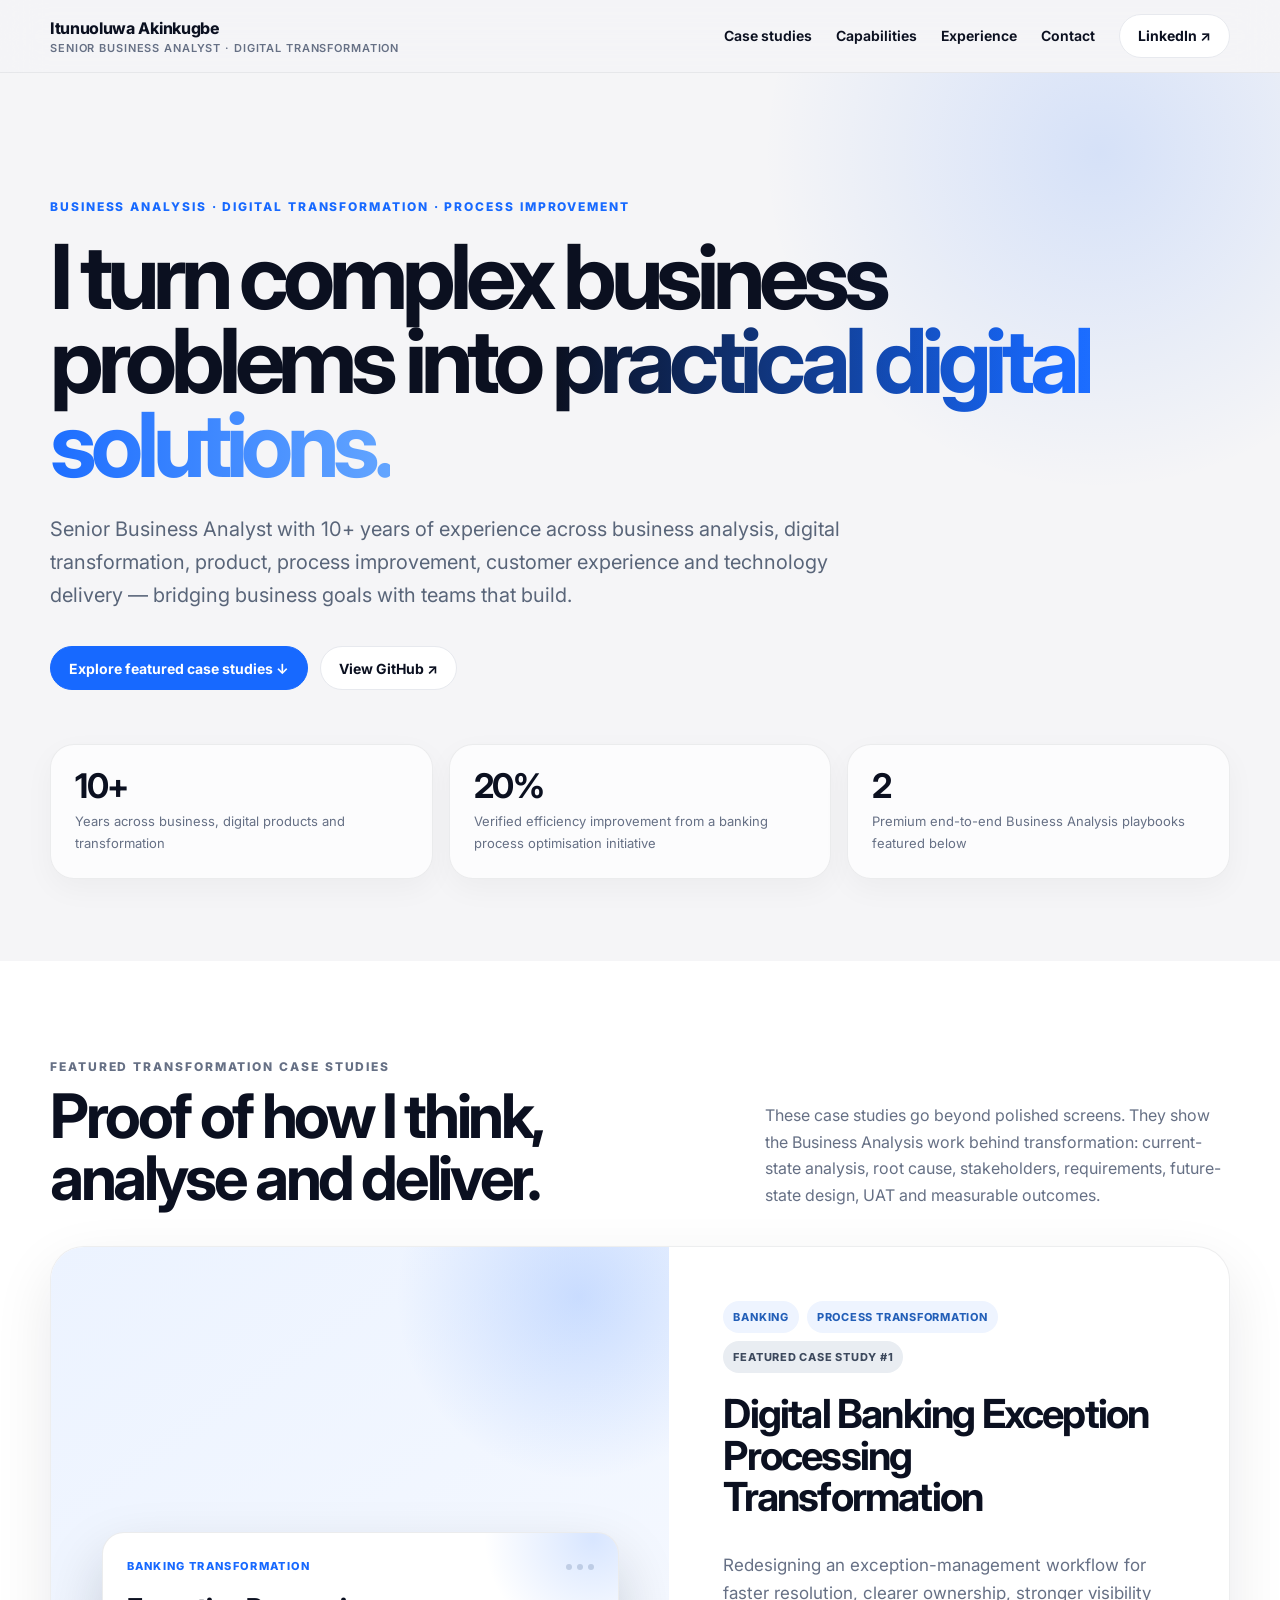
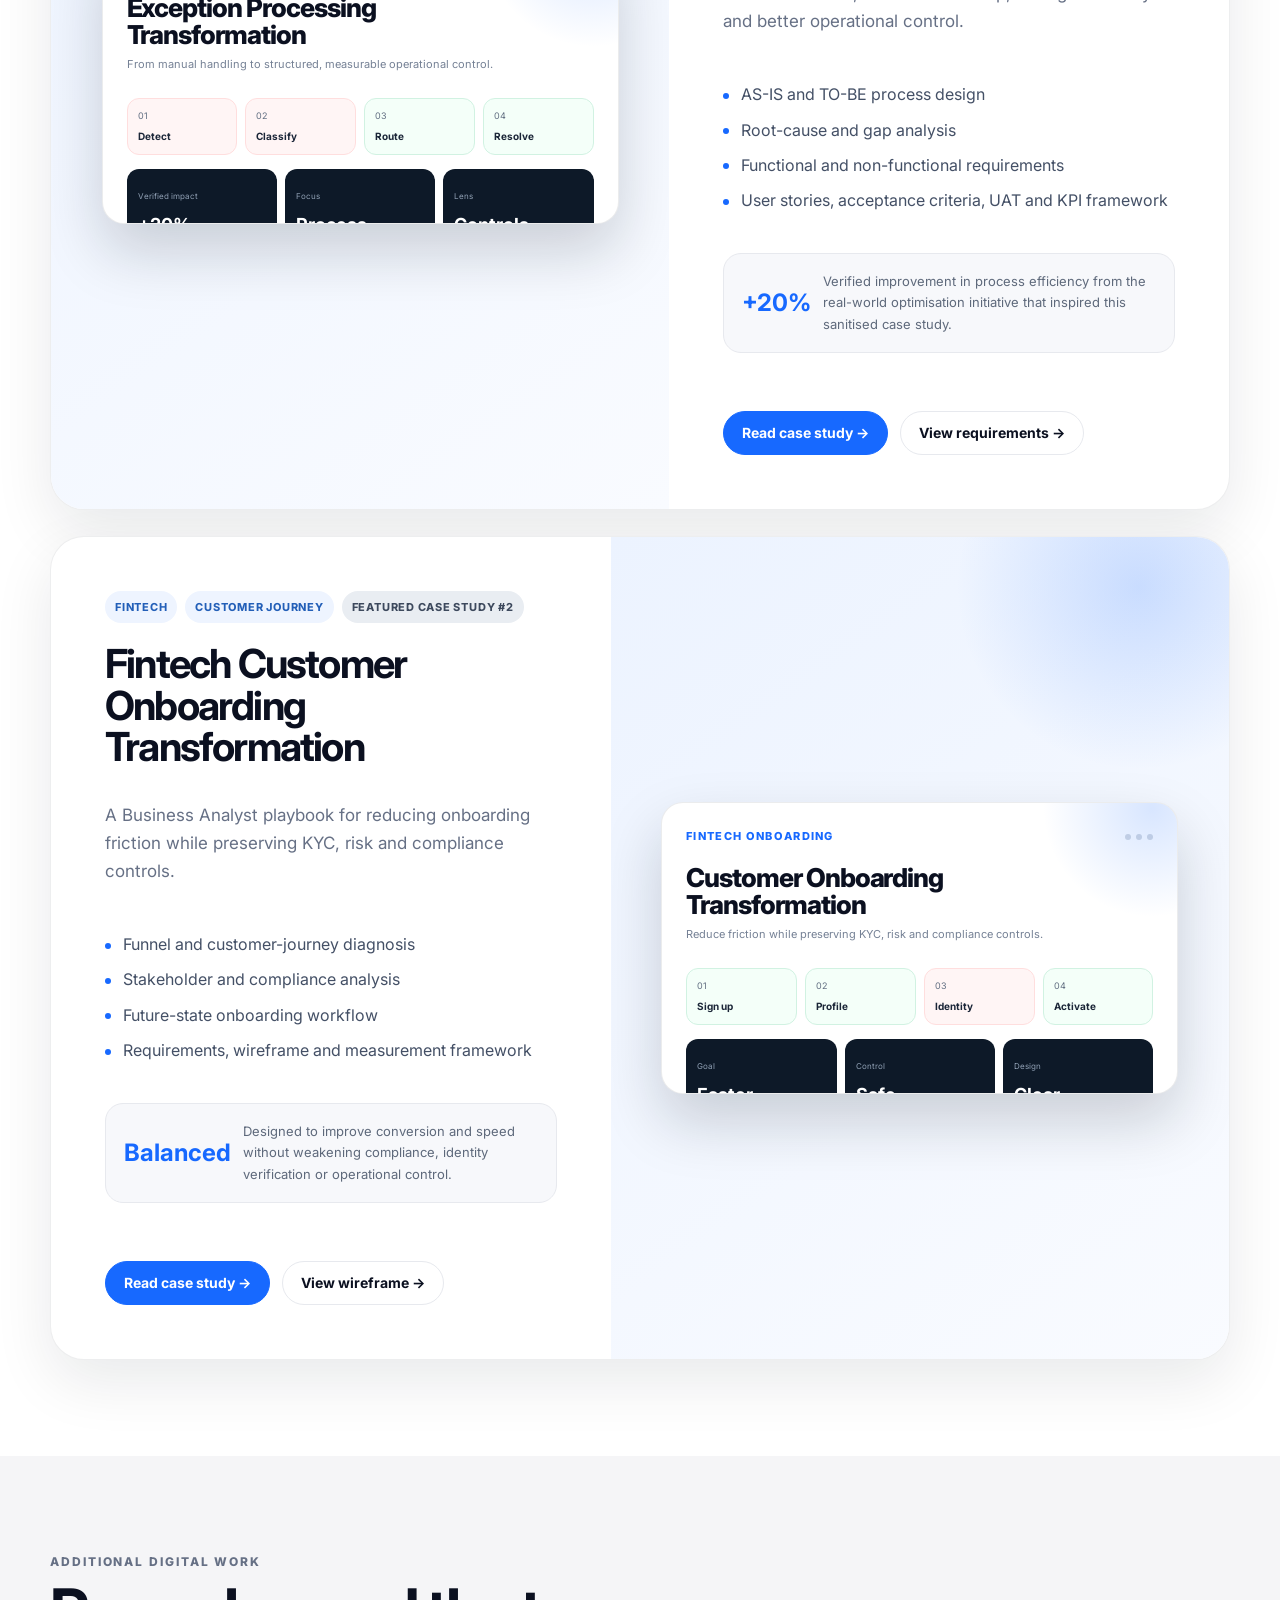
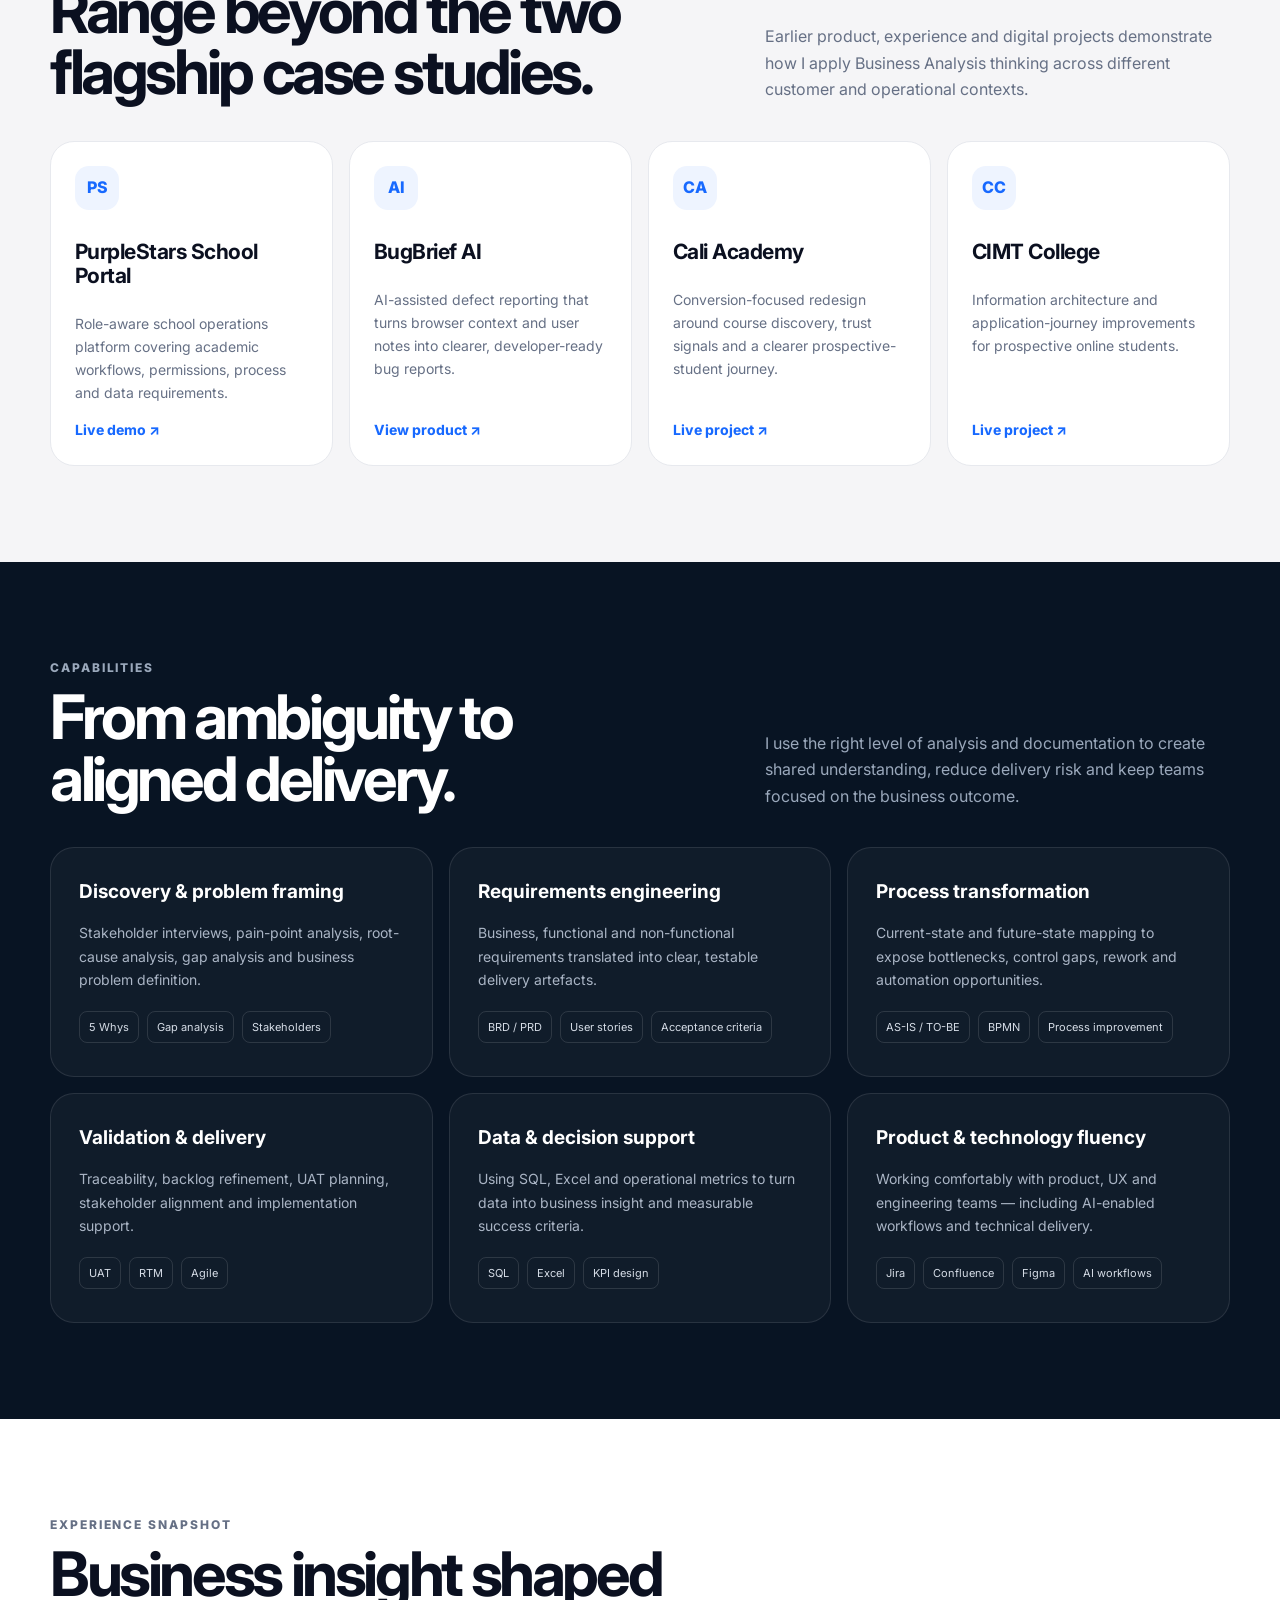
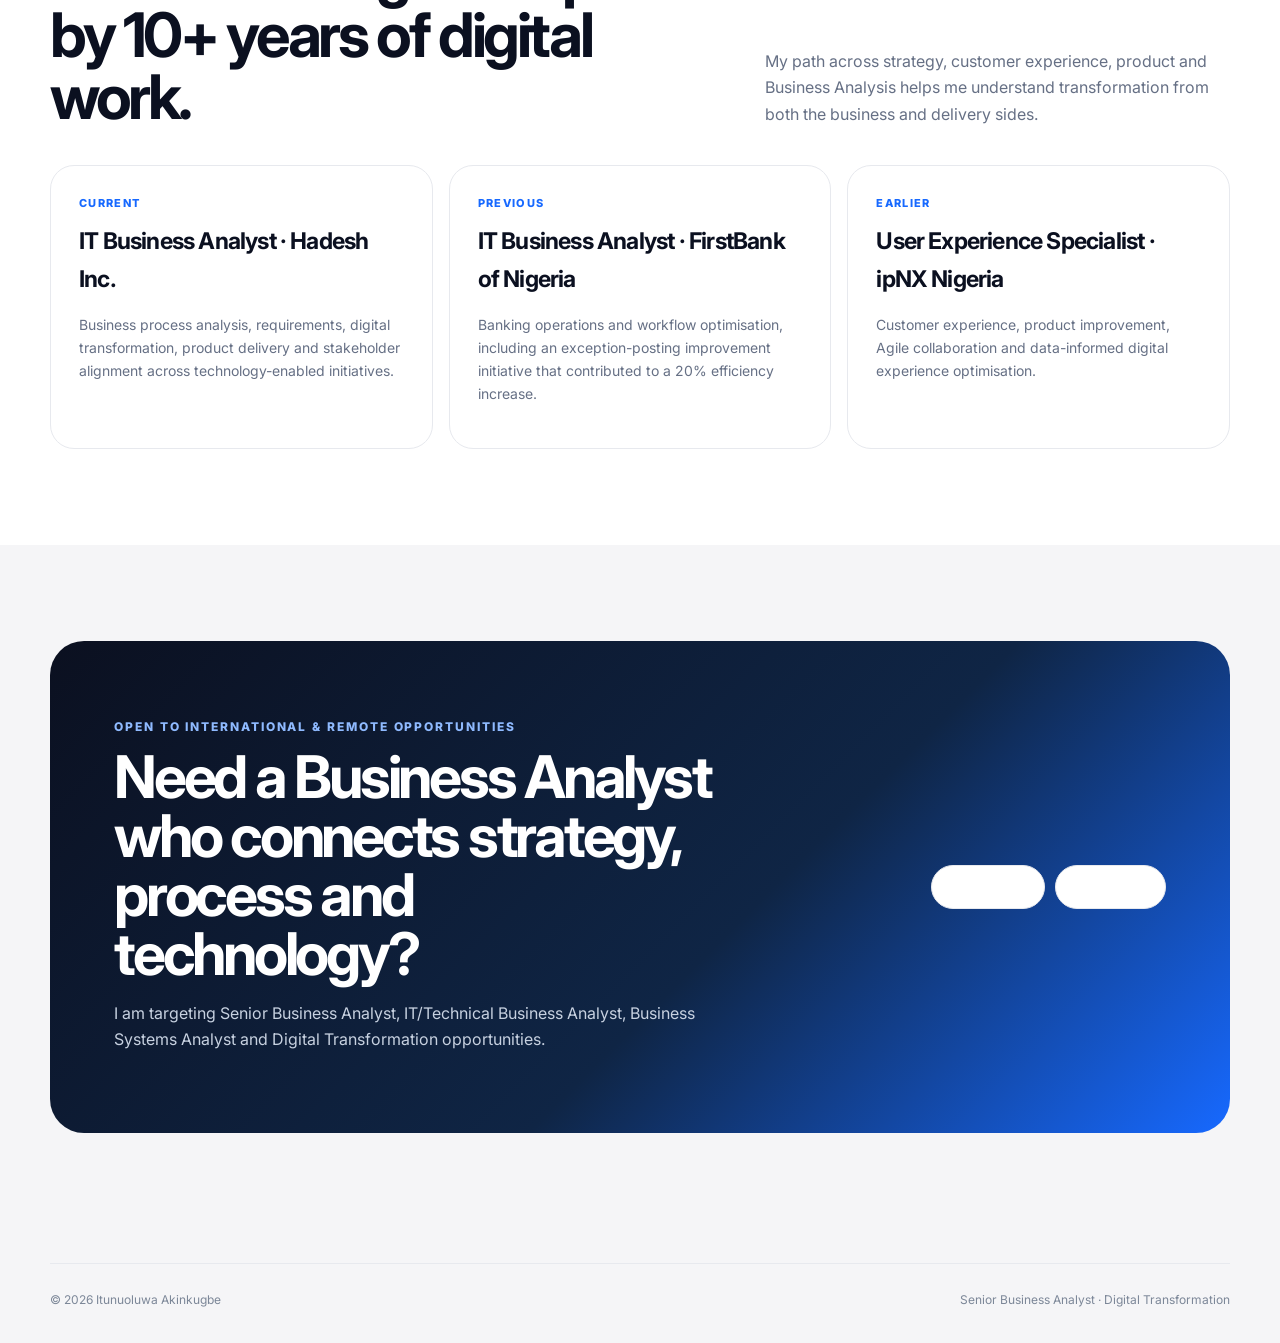
==== commit 4e7f224b: "Reposition portfolio around senior BA case studies" ====
--- a/index.html
+++ b/index.html
@@ -1,27 +1,13 @@
-<!doctype html>
-<html lang="en">
-<head>
-<meta charset="utf-8"><meta name="viewport" content="width=device-width,initial-scale=1">
-<meta name="description" content="Business Analyst and AI Engineering portfolio of Itunuoluwa Akinkugbe: digital transformation, requirements engineering, process improvement and AI-enabled products.">
-<meta name="theme-color" content="#08111f"><title>Itunuoluwa Akinkugbe | Business Analyst &amp; AI Engineering Portfolio</title>
-<link rel="preconnect" href="https://fonts.googleapis.com"><link rel="preconnect" href="https://fonts.gstatic.com" crossorigin><link href="https://fonts.googleapis.com/css2?family=DM+Sans:wght@400;500;600;700&family=Manrope:wght@600;700;800&display=swap" rel="stylesheet">
-<style>
-:root{--ink:#08111f;--paper:#f4f5f1;--white:#fff;--muted:#647083;--line:#dfe3e8;--teal:#4ee1c1;--deep:#0f8f7a;--lime:#d7ff70;--purple:#8b6cff;--blue:#3d8cff;--rose:#ff7ca3;--cyan:#52d9ef;--r:22px;--shadow:0 24px 60px rgba(8,17,31,.13);--max:1180px}*{box-sizing:border-box}html{scroll-behavior:smooth}body{margin:0;background:var(--paper);color:var(--ink);font:16px/1.65 'DM Sans',sans-serif;-webkit-font-smoothing:antialiased}a{color:inherit;text-decoration:none}.wrap{width:min(calc(100% - 40px),var(--max));margin:auto}.skip{position:fixed;top:-70px;left:15px;background:#fff;padding:10px 16px;z-index:99}.skip:focus{top:15px}.top{position:fixed;inset:0 0 auto;z-index:30;padding:17px 0;transition:.25s}.top.on{background:rgba(244,245,241,.9);backdrop-filter:blur(18px);border-bottom:1px solid rgba(8,17,31,.08);padding:10px 0}.nav{display:flex;align-items:center;gap:30px}.brand{margin-right:auto;display:flex;align-items:center;gap:11px}.mark{width:41px;height:41px;border-radius:12px;background:var(--ink);color:var(--teal);display:grid;place-items:center;font:800 14px 'Manrope'}.brand b{display:block;font:700 15px 'Manrope';line-height:1}.brand small{display:block;margin-top:5px;color:var(--muted);font-size:10px;letter-spacing:.12em;text-transform:uppercase}.links{display:flex;gap:27px;font-weight:700;font-size:14px}.btn{display:inline-flex;align-items:center;justify-content:center;gap:9px;min-height:48px;padding:0 21px;border-radius:999px;font-weight:700;border:1px solid var(--line);transition:.2s}.btn:hover{transform:translateY(-2px)}.dark{background:var(--ink);color:#fff;border-color:var(--ink);box-shadow:0 12px 28px rgba(8,17,31,.18)}.light{background:#fff}.outline{border-color:rgba(8,17,31,.24)}.menu{display:none;width:43px;height:43px;border:0;background:none;padding:9px}.menu i{display:block;height:2px;background:var(--ink);margin:6px 0}.hero{position:relative;overflow:hidden;padding:160px 0 95px;min-height:790px;display:flex;align-items:center}.hero:before{content:'';position:absolute;inset:0;background-image:linear-gradient(rgba(8,17,31,.035) 1px,transparent 1px),linear-gradient(90deg,rgba(8,17,31,.035) 1px,transparent 1px);background-size:54px 54px;mask-image:linear-gradient(#000,transparent 90%)}.orb{position:absolute;border-radius:50%}.o1{width:420px;height:420px;background:radial-gradient(circle,rgba(78,225,193,.38),transparent 68%);right:3%;top:70px}.o2{width:300px;height:300px;background:radial-gradient(circle,rgba(139,108,255,.22),transparent 68%);left:-40px;bottom:-30px}.hero-grid{position:relative;display:grid;grid-template-columns:1.12fr .88fr;gap:70px;align-items:center}.eyebrow,.kicker{color:var(--deep);font-size:11px;text-transform:uppercase;letter-spacing:.15em;font-weight:800}.eyebrow{display:flex;align-items:center;gap:10px}.eyebrow:before{content:'';width:28px;height:1px;background:var(--deep)}h1,h2,h3{font-family:'Manrope',sans-serif}.hero h1{margin:20px 0 0;font-size:clamp(3.2rem,6vw,6rem);line-height:.98;letter-spacing:-.065em}.hero h1 em{display:block;color:var(--deep);font-style:normal}.lead{max-width:700px;color:#4d5a6f;font-size:18px;margin:28px 0 0}.actions{display:flex;gap:12px;flex-wrap:wrap;margin-top:34px}.proof{display:grid;grid-template-columns:repeat(3,1fr);gap:18px;margin-top:49px;padding-top:26px;border-top:1px solid var(--line)}.proof div{display:grid;grid-template-columns:auto 1fr;gap:10px}.proof strong{font:800 25px 'Manrope';line-height:1}.proof span{color:var(--muted);font-size:12px;line-height:1.4}.panel{padding:19px;background:rgba(255,255,255,.73);backdrop-filter:blur(20px);border:1px solid rgba(255,255,255,.88);border-radius:32px;box-shadow:var(--shadow);transform:rotate(1.3deg)}.panel-top{display:flex;justify-content:space-between;color:var(--muted);font-size:12px;margin:1px 3px 16px}.available:before{content:'';display:inline-block;width:7px;height:7px;border-radius:50%;background:#36c284;margin-right:7px;box-shadow:0 0 0 5px rgba(54,194,132,.12)}.flow{background:var(--ink);color:#fff;padding:25px;border-radius:23px}.step{display:grid;grid-template-columns:45px 1fr;gap:13px;align-items:center}.step>span{width:42px;height:42px;border-radius:50%;border:1px solid rgba(255,255,255,.18);display:grid;place-items:center;color:#91a0b6;font-size:12px}.step:first-child>span{background:var(--teal);color:var(--ink);border-color:var(--teal);font-weight:800}.step b{display:block;font-family:'Manrope'}.step small{color:#95a2b6}.line{height:24px;width:1px;background:rgba(255,255,255,.15);margin-left:21px}.note{display:grid;grid-template-columns:35px 1fr;gap:12px;background:#f7f8f5;border-radius:17px;padding:17px;margin-top:15px;font-size:13px;color:#4d5a6f}.note span{width:33px;height:33px;border-radius:10px;background:var(--lime);display:grid;place-items:center;color:var(--ink)}.strip{border-block:1px solid var(--line);background:rgba(255,255,255,.45)}.strip .wrap{min-height:70px;display:flex;align-items:center;justify-content:space-between;gap:18px;white-space:nowrap;overflow:auto;color:#536076;font-size:11px;letter-spacing:.11em;text-transform:uppercase;font-weight:700}.strip i{width:4px;height:4px;border-radius:50%;background:var(--deep);flex:none}.section{padding:108px 0}.white{background:#fff}.gray{background:#edf0ec}.head{display:grid;grid-template-columns:1.2fr .8fr;gap:70px;align-items:end;margin-bottom:47px}.head h2,.about h2{font-size:clamp(2.2rem,4vw,4.1rem);line-height:1.06;letter-spacing:-.045em;margin:0}.head p{color:var(--muted);margin:0}.about-grid{display:grid;grid-template-columns:.8fr 1.2fr;gap:100px}.about-copy .big{color:var(--ink);font:600 24px/1.5 'Manrope';margin-top:0}.about-copy p{color:var(--muted)}.text-links{display:flex;gap:28px;flex-wrap:wrap;margin-top:27px;font-weight:700}.text-links span{color:var(--deep)}.projects{display:grid;grid-template-columns:repeat(2,1fr);gap:23px}.card{overflow:hidden;background:#fff;border:1px solid rgba(8,17,31,.07);border-radius:31px;box-shadow:0 8px 24px rgba(8,17,31,.04);transition:.25s}.card:hover{transform:translateY(-6px);box-shadow:var(--shadow)}.visual{height:292px;padding:38px;position:relative;display:grid;place-items:center;overflow:hidden}.visual:before{content:'';position:absolute;width:280px;height:280px;border-radius:50%;background:rgba(255,255,255,.15);right:-70px;top:-130px}.purple{background:linear-gradient(145deg,#7156db,#aa92ff)}.cyan{background:linear-gradient(145deg,#087f91,#63e4ef)}.rose{background:linear-gradient(145deg,#702046,#e892b5)}.blue{background:linear-gradient(145deg,#154992,#64a0ff)}.mock{position:relative;z-index:1;width:90%;height:205px;background:#fff;border-radius:15px;box-shadow:0 25px 45px rgba(8,17,31,.28);overflow:hidden;transform:rotate(-2deg)}.mock .bar{height:28px;background:#eef0f4;display:flex;gap:5px;align-items:center;padding:0 10px}.mock .bar i{width:6px;height:6px;border-radius:50%;background:#b7bec8}.school{display:grid;grid-template-columns:52px 1fr;height:177px}.school aside{background:#201349;padding:16px 12px}.school aside b{display:grid;place-items:center;width:28px;height:28px;border-radius:8px;background:#8a71ef;color:#fff;font-size:10px}.school aside i{display:block;height:4px;background:rgba(255,255,255,.24);margin:18px 4px;border-radius:4px}.school main{padding:17px;background:#f7f6fb}.school main>i{display:block;width:45%;height:9px;background:#29204c;border-radius:5px}.stats{display:grid;grid-template-columns:repeat(3,1fr);gap:7px;margin-top:16px}.stats i{height:43px;background:#fff;border-radius:8px;box-shadow:0 2px 8px rgba(30,20,66,.08)}.chart{height:67px;background:linear-gradient(#fff,#efebff);border-radius:9px;margin-top:10px}.ext{width:72%;transform:rotate(3deg);border-radius:20px}.ext-top{height:49px;background:#0c2632;color:#fff;padding:13px 15px;font-weight:700}.ext-top span{display:inline-grid;place-items:center;width:25px;height:25px;border-radius:8px;background:#56e1ec;color:#08222c;margin-right:8px}.ext-body{padding:16px;background:#f2fbfb}.capture{height:67px;border:1px dashed #6ba9b1;border-radius:9px;display:grid;place-items:center;color:#188597}.fake-lines i{display:block;height:6px;background:#c8dfe1;margin:8px 0;border-radius:5px}.ext-body button,.academy button,.college button{border:0;border-radius:8px;background:#0e7c89;color:#fff;padding:9px 12px;font-weight:700}.academy{background:#25111f;color:#fff;padding:25px;transform:rotate(-2deg)}.academy small{color:#f1a9cb;letter-spacing:.12em}.academy strong{display:block;font:700 31px/1.05 Georgia;margin:13px 0 20px}.academy button{background:#f6bdd7;color:#351525}.college{background:linear-gradient(135deg,#092a5b,#145cad);color:#fff;padding:27px;transform:rotate(2deg)}.college small{color:#8cc4ff;letter-spacing:.12em}.college strong{display:block;font:700 26px/1.15 'Manrope';max-width:360px;margin:12px 0 20px}.college button{background:#e2a21b}.body{padding:28px 31px 32px}.meta{display:flex;gap:7px;flex-wrap:wrap}.meta span{font-size:10px;text-transform:uppercase;letter-spacing:.08em;background:#f0f2f2;color:#647083;padding:6px 9px;border-radius:999px;font-weight:700}.body h3{font-size:28px;letter-spacing:-.035em;margin:16px 0 8px}.body p{color:var(--muted)}.bullets{list-style:none;padding:0;margin:18px 0 24px;font-size:14px;color:#465367}.bullets li{margin:7px 0;padding-left:17px;position:relative}.bullets li:before{content:'';position:absolute;width:6px;height:6px;border-radius:50%;background:var(--deep);left:0;top:.65em}.open{display:inline-flex;gap:8px;font-weight:800}.open span{color:var(--deep)}.detail{margin-top:22px;border-top:1px solid var(--line);padding-top:22px;display:none}.card.expanded .detail{display:block}.detail h4{font-family:'Manrope';margin:21px 0 7px}.detail p,.detail li{font-size:14px;color:#566378}.detail ul{padding-left:18px}.detail .case-actions{display:flex;gap:10px;flex-wrap:wrap;margin-top:21px}.toggle{border:0;background:none;padding:0;cursor:pointer;font:800 15px 'DM Sans';display:inline-flex;gap:8px;color:var(--ink)}.toggle span{color:var(--deep)}.toggle[aria-expanded=true] span{transform:rotate(90deg)}.cap{background:var(--ink);color:#fff}.cap .kicker{color:var(--teal)}.cap .head p{color:#9ba8ba}.cap-grid{display:grid;grid-template-columns:repeat(5,1fr);gap:14px}.cap-card{padding:25px;border:1px solid rgba(255,255,255,.12);border-radius:var(--r);background:rgba(255,255,255,.035);min-height:285px}.cap-card>span{width:34px;height:34px;border-radius:10px;background:rgba(78,225,193,.13);color:var(--teal);display:grid;place-items:center;font-size:11px;font-weight:800}.cap-card h3{margin:39px 0 11px;font-size:19px}.cap-card p{color:#9ba8ba;font-size:14px}.tags{display:flex;gap:6px;flex-wrap:wrap;margin-top:20px}.tags i{font-style:normal;color:#bcc5d1;border:1px solid rgba(255,255,255,.12);border-radius:6px;padding:4px 7px;font-size:10px}.toolkit{display:grid;grid-template-columns:.7fr 1.3fr;gap:65px;border-top:1px solid rgba(255,255,255,.13);padding-top:40px;margin-top:65px}.tools{display:flex;gap:9px;flex-wrap:wrap}.tools span{padding:9px 14px;border-radius:999px;background:rgba(255,255,255,.07);color:#dce2ea;font-size:13px}.contact{background:#fff;padding-top:80px}.contact-card{background:linear-gradient(135deg,#0b766b,#0c9a84);color:#fff;padding:62px;border-radius:32px;display:grid;grid-template-columns:1.2fr .8fr;gap:45px;align-items:center}.contact-card h2{font-size:clamp(2rem,3.5vw,3.5rem);line-height:1.08;letter-spacing:-.045em;margin:0}.contact-card p{color:rgba(255,255,255,.75)}.contact-actions{display:flex;flex-direction:column;gap:11px}.footer{background:#fff;padding:32px 0 42px}.footer .wrap{border-top:1px solid var(--line);padding-top:27px;display:grid;grid-template-columns:1fr auto auto;gap:25px;align-items:center;color:var(--muted);font-size:12px}.reveal{opacity:0;transform:translateY(20px);transition:.65s}.reveal.show{opacity:1;transform:none}@media(max-width:1100px){.cap-grid{grid-template-columns:repeat(3,1fr)}}@media(max-width:960px){.hero-grid,.about-grid,.head,.toolkit,.contact-card{grid-template-columns:1fr}.panel{max-width:680px;transform:none}.head{gap:25px}.cap-grid{grid-template-columns:repeat(2,1fr)}.about-grid{gap:35px}.contact-card{padding:45px}}@media(max-width:720px){.wrap{width:min(calc(100% - 28px),var(--max))}.top{background:rgba(244,245,241,.92);backdrop-filter:blur(15px);padding:10px 0}.menu{display:block}.links{display:none;position:absolute;left:14px;right:14px;top:65px;background:#fff;border-radius:18px;padding:14px;box-shadow:var(--shadow);flex-direction:column;gap:0}.links.open{display:flex}.links a{padding:12px}.nav>.btn{display:none}.hero{padding:125px 0 70px;min-height:auto}.hero h1{font-size:clamp(3rem,15vw,5rem)}.hero-grid{gap:45px}.proof,.projects,.cap-grid{grid-template-columns:1fr}.strip .wrap{justify-content:flex-start}.section{padding:79px 0}.head h2,.about h2{font-size:2.4rem}.visual{height:250px;padding:25px 18px}.body{padding:24px}.contact-card{padding:35px 24px}.footer .wrap{grid-template-columns:1fr;gap:12px}}@media(prefers-reduced-motion:reduce){html{scroll-behavior:auto}.reveal{opacity:1;transform:none}*{transition:none!important}}
-</style>
-</head>
-<body><a class="skip" href="#main">Skip to content</a>
-<header class="top" id="topbar"><div class="wrap nav"><a class="brand" href="#top"><span class="mark">IA</span><span><b>Itunuoluwa</b><small>Business Analyst · AI Engineering</small></span></a><button class="menu" id="menu" aria-expanded="false" aria-controls="navlinks"><i></i><i></i><i></i><span hidden>Menu</span></button><nav class="links" id="navlinks"><a href="#about">About</a><a href="#work">Case studies</a><a href="#skills">Capabilities</a><a href="#contact">Contact</a></nav><a class="btn outline" href="https://www.linkedin.com/in/itunuakinkugbe" target="_blank" rel="noopener">LinkedIn ↗</a></div></header>
-<main id="main"><section class="hero" id="top"><span class="orb o1"></span><span class="orb o2"></span><div class="wrap hero-grid"><div class="reveal"><p class="eyebrow">Business analysis • AI engineering • Product delivery • Digital transformation</p><h1>I turn complex business needs into <em>clear, buildable solutions.</em></h1><p class="lead">I bridge business strategy, user needs, AI and technology—translating ambiguity into requirements, process improvements and intelligent digital products teams can confidently deliver.</p><div class="actions"><a class="btn dark" href="#work">Explore case studies ↓</a><a class="btn light" href="https://github.com/Itunuolu" target="_blank" rel="noopener">View GitHub ↗</a></div><div class="proof"><div><strong>10+</strong><span>Years across business, product and project delivery</span></div><div><strong>4</strong><span>Featured end-to-end case studies</span></div><div><strong>4</strong><span>Core lenses: people, process, data and AI technology</span></div></div></div><aside class="panel reveal"><div class="panel-top"><span>HOW I WORK</span><span class="available">Available for opportunities</span></div><div class="flow"><div class="step"><span>01</span><div><b>Discover</b><small>Stakeholders, pain points, goals</small></div></div><div class="line"></div><div class="step"><span>02</span><div><b>Define</b><small>Processes, requirements, scope</small></div></div><div class="line"></div><div class="step"><span>03</span><div><b>Engineer</b><small>Journeys, AI workflows, prototypes</small></div></div><div class="line"></div><div class="step"><span>04</span><div><b>Deliver</b><small>Validation, UAT, measurable outcomes</small></div></div></div><div class="note"><span>✦</span><div><b>My advantage:</b> Business Analysis depth, AI Engineering proficiency, product thinking and technical fluency for effective collaboration with design and engineering teams.</div></div></aside></div></section>
-<section class="strip"><div class="wrap"><span>Requirements Engineering</span><i></i><span>AI Engineering</span><i></i><span>Process Modelling</span><i></i><span>Stakeholder Management</span><i></i><span>User Stories & UAT</span><i></i><span>Data-Informed Decisions</span></div></section>
-<section class="section white about" id="about"><div class="wrap about-grid"><div class="reveal"><p class="kicker">About me</p><h2>Business clarity for teams building what matters.</h2></div><div class="about-copy reveal"><p class="big">I am a Business Analyst, Product professional and proficient AI Engineer with experience across fintech, digital services, web platforms and AI-enabled products.</p><p>My work sits at the intersection of strategy and execution. I investigate business problems, map current-state processes, define future-state workflows and create the artefacts that align stakeholders and delivery teams.</p><p>I also design and prototype practical AI solutions—combining prompt engineering, LLM and API integration, workflow automation and product thinking to translate real business needs into usable intelligent systems.</p><p>I am especially interested in helping organisations modernise operations, improve customer journeys and launch practical digital and AI-powered solutions.</p><div class="text-links"><a href="#skills">See my capabilities <span>→</span></a><a href="https://github.com/Itunuolu" target="_blank" rel="noopener">Review repositories <span>↗</span></a></div></div></div></section>
-<section class="section gray" id="work"><div class="wrap"><div class="head reveal"><div><p class="kicker">Selected work</p><h2>Four case studies. Four different business problems.</h2></div><p>Each project is presented through a Business Analysis lens: the problem, stakeholders, requirements, decisions, solution and intended business value.</p></div><div class="projects">
-<article class="card reveal"><div class="visual purple"><div class="mock"><div class="bar"><i></i><i></i><i></i></div><div class="school"><aside><b>PS</b><i></i><i></i><i></i></aside><main><i></i><div class="stats"><i></i><i></i><i></i></div><div class="chart"></div></main></div></div></div><div class="body"><div class="meta"><span>EdTech platform</span><span>Digital transformation</span></div><h3>PurpleStars School Portal</h3><p>Transforming fragmented academic and administrative processes into one role-aware school operations platform.</p><ul class="bullets"><li>Multi-stakeholder workflow analysis</li><li>Role-based functional requirements</li><li>Process and data model definition</li></ul><button class="toggle" aria-expanded="false">Read case study <span>→</span></button><div class="detail"><h4>Business problem</h4><p>Schools often depend on disconnected spreadsheets, paper records and messaging tools. This causes duplicated work, delayed information and weak visibility across academic operations.</p><h4>Stakeholders</h4><p>Administrators, teachers, students, school leadership, parents and support teams.</p><h4>Analysis approach</h4><ul><li>Mapped academic setup, attendance, lesson, assessment and result workflows.</li><li>Separated administrator, teacher and student permissions.</li><li>Defined core entities and approval states.</li><li>Created user stories, acceptance criteria and UAT scenarios.</li></ul><h4>Key requirements</h4><ul><li>Role-based access to academic and administrative functions.</li><li>Attendance, lesson resources, assignments, assessments and results.</li><li>Approval before publication of sensitive results.</li><li>Audit records and protected student data.</li></ul><h4>Recommended success measures</h4><p>Process completion, assessment-to-result cycle time, adoption and data quality. These are proposed measures, not claimed production results.</p><div class="case-actions"><a class="btn dark" href="https://purplestars-school-demo.netlify.app/" target="_blank" rel="noopener">Live demo ↗</a><a class="btn" href="https://github.com/Itunuolu/purplestars-school-portal" target="_blank" rel="noopener">Repository ↗</a></div></div></div></article>
-<article class="card reveal"><div class="visual cyan"><div class="mock ext"><div class="ext-top"><span>✣</span>BugBrief AI</div><div class="ext-body"><div class="capture">+ Capture browser issue</div><div class="fake-lines"><i></i><i></i><i></i></div><button>Generate report</button></div></div></div><div class="body"><div class="meta"><span>AI product</span><span>AI engineering</span><span>Workflow automation</span></div><h3>BugBrief AI</h3><p>Reducing defect-reporting friction by turning browser context and user notes into developer-ready bug reports.</p><ul class="bullets"><li>Problem and MVP definition</li><li>Input, output and exception requirements</li><li>Privacy and AI workflow considerations</li></ul><div class="case-actions bugbrief-visible-live-product" style="display:flex;gap:10px;flex-wrap:wrap;margin:0 0 20px"><a class="btn dark" href="https://chromewebstore.google.com/detail/bugbrief-ai/haefpfeecehkcgaeiaefeneadelknfmo" target="_blank" rel="noopener">View Live Product ↗</a></div><button class="toggle" aria-expanded="false">Read case study <span>→</span></button><div class="detail"><h4>Business problem</h4><p>Many bug reports omit the URL, environment, screenshot, expected behaviour or reproduction context, creating repeated clarification between users, QA teams and developers.</p><h4>Stakeholders</h4><p>End users, QA analysts, developers, product managers, support teams and privacy reviewers.</p><h4>Analysis and AI engineering approach</h4><ul><li>Defined a user-triggered capture flow.</li><li>Specified screenshot, URL, title, timestamp, browser details and notes.</li><li>Designed the backend LLM prompt and structured report output.</li><li>Separated browser capture from secure backend AI processing.</li><li>Included review, PDF export, mock mode and error handling.</li></ul><h4>Key requirements</h4><ul><li>Capture only after explicit user action.</li><li>Generate a structured report from context and notes.</li><li>Keep AI provider keys out of the extension.</li><li>Disclose what data is sent to the backend.</li></ul><h4>Recommended success measures</h4><p>Report completeness, clarification rate, reporting time and reproduction success.</p><div class="case-actions"><a class="btn dark" href="https://chromewebstore.google.com/detail/bugbrief-ai/haefpfeecehkcgaeiaefeneadelknfmo" target="_blank" rel="noopener">View on Chrome Web Store ↗</a><a class="btn" href="https://github.com/Itunuolu/Bugbrief.ai" target="_blank" rel="noopener">Repository ↗</a></div></div></div></article>
-<article class="card reveal"><div class="visual rose"><div class="mock academy"><small>ADVANCED AESTHETICS TRAINING</small><strong>Learn. Practise.<br>Transform.</strong><button>Explore programmes</button></div></div><div class="body"><div class="meta"><span>Education</span><span>Conversion optimisation</span></div><h3>Cali Academy</h3><p>Reframing a training academy website around trust, course discovery and a clearer lead-conversion journey.</p><ul class="bullets"><li>Website and funnel assessment</li><li>Customer journey redesign</li><li>Content hierarchy and CTA requirements</li></ul><button class="toggle" aria-expanded="false">Read case study <span>→</span></button><div class="detail"><h4>Business problem</h4><p>Prospective students must quickly understand the academy offer, programme credibility, learner outcomes and the next action to take.</p><h4>Stakeholders</h4><p>Prospective students, academy leadership, trainers, admissions, marketing and regulatory stakeholders.</p><h4>Analysis approach</h4><ul><li>Reviewed the conversion path and information gaps.</li><li>Identified user questions and trust barriers.</li><li>Restructured content around value, programmes, proof, safety and action.</li><li>Defined consistent CTA and responsive requirements.</li></ul><h4>Key requirements</h4><ul><li>Clear first-viewport value proposition.</li><li>Programme topics, audience and outcomes.</li><li>Visible credibility and safety information.</li><li>Easy-to-find enquiry and enrolment actions.</li></ul><h4>Recommended success measures</h4><p>Lead conversion, programme engagement, CTA performance and mobile completion.</p><div class="case-actions"><a class="btn dark" href="https://itunuolu.github.io/cali-academy-landing-page/" target="_blank" rel="noopener">Live project ↗</a><a class="btn" href="https://github.com/Itunuolu/cali-academy-landing-page" target="_blank" rel="noopener">Repository ↗</a></div></div></div></article>
-<article class="card reveal"><div class="visual blue"><div class="mock college"><small>ONLINE PROGRAMMES</small><strong>Build career-ready skills from anywhere.</strong><button>Find a programme</button></div></div><div class="body"><div class="meta"><span>Higher education</span><span>Information architecture</span></div><h3>CIMT College</h3><p>Improving programme discovery and the application journey for prospective online students.</p><ul class="bullets"><li>Information architecture review</li><li>Programme discovery requirements</li><li>Accessibility, SEO and responsive needs</li></ul><button class="toggle" aria-expanded="false">Read case study <span>→</span></button><div class="detail"><h4>Business problem</h4><p>Dense programme catalogues and disconnected funding or support information make it harder for prospective students to choose a suitable path and apply.</p><h4>Stakeholders</h4><p>Prospective students, admissions, programme owners, financial-aid teams, marketing and student services.</p><h4>Analysis approach</h4><ul><li>Grouped content around learner intent and programme categories.</li><li>Simplified primary navigation and deeper programme discovery.</li><li>Elevated financial-aid pathways.</li><li>Specified SEO, structured data and accessibility requirements.</li></ul><h4>Key requirements</h4><ul><li>Browse programmes by subject or career category.</li><li>Direct routes to funding, support, contact and applications.</li><li>Persistent and distinct Apply Now action.</li><li>Accessible desktop and mobile navigation.</li></ul><h4>Recommended success measures</h4><p>Programme discovery time, application starts, funding engagement and organic visibility.</p><div class="case-actions"><a class="btn dark" href="https://itunuolu.github.io/cimt-college-redesign/" target="_blank" rel="noopener">Live project ↗</a><a class="btn" href="https://github.com/Itunuolu/cimt-college-redesign" target="_blank" rel="noopener">Repository ↗</a></div></div></div></article>
+<!doctype html><html lang="en"><head><meta charset="utf-8"><meta name="viewport" content="width=device-width,initial-scale=1"><meta name="description" content="Senior Business Analyst and Digital Transformation portfolio of Itunuoluwa Akinkugbe — process improvement, requirements analysis, customer journeys, banking, fintech and technology delivery."><meta name="theme-color" content="#f5f5f7"><title>Itunuoluwa Akinkugbe | Senior Business Analyst & Digital Transformation</title><link rel="preconnect" href="https://fonts.googleapis.com"><link rel="preconnect" href="https://fonts.gstatic.com" crossorigin><link href="https://fonts.googleapis.com/css2?family=Inter:wght@400;500;600;700;800&display=swap" rel="stylesheet"><link rel="stylesheet" href="assets/site.css"></head><body>
+<header class="nav"><div class="wrap navin"><a class="brand" href="#top">Itunuoluwa Akinkugbe<small>Senior Business Analyst · Digital Transformation</small></a><nav class="navlinks"><a href="#case-studies">Case studies</a><a href="#capabilities">Capabilities</a><a href="#experience">Experience</a><a href="#contact">Contact</a></nav><a class="pill" href="https://www.linkedin.com/in/itunuakinkugbe" target="_blank" rel="noopener">LinkedIn ↗</a></div></header>
+<main id="top">
+<section class="hero"><div class="wrap"><p class="eyebrow">Business Analysis · Digital Transformation · Process Improvement</p><h1>I turn complex business problems into <span>practical digital solutions.</span></h1><p class="lead">Senior Business Analyst with 10+ years of experience across business analysis, digital transformation, product, process improvement, customer experience and technology delivery — bridging business goals with teams that build.</p><div class="actions"><a class="pill blue" href="#case-studies">Explore featured case studies ↓</a><a class="pill" href="https://github.com/Itunuolu" target="_blank" rel="noopener">View GitHub ↗</a></div><div class="metrics"><div class="metric"><strong>10+</strong><span>Years across business, digital products and transformation</span></div><div class="metric"><strong>20%</strong><span>Verified efficiency improvement from a banking process optimisation initiative</span></div><div class="metric"><strong>2</strong><span>Premium end-to-end Business Analysis playbooks featured below</span></div></div></div></section>
+<section class="section white" id="case-studies"><div class="wrap"><div class="sectionhead"><div><p class="eyebrow">Featured transformation case studies</p><h2>Proof of how I think, analyse and deliver.</h2></div><p>These case studies go beyond polished screens. They show the Business Analysis work behind transformation: current-state analysis, root cause, stakeholders, requirements, future-state design, UAT and measurable outcomes.</p></div><div class="featured">
+<article class="feature"><div class="featuremedia"><div class="caseart banking-art"><div class="arttop"><span class="artlabel">Banking transformation</span><span class="artdots"><i></i><i></i><i></i></span></div><div class="arttitle">Exception Processing Transformation</div><div class="artsub">From manual handling to structured, measurable operational control.</div><div class="artflow"><div class="artstep hot">01<b>Detect</b></div><div class="artstep hot">02<b>Classify</b></div><div class="artstep ok">03<b>Route</b></div><div class="artstep ok">04<b>Resolve</b></div></div><div class="artmetrics"><div class="artmetric"><small>Verified impact</small><strong>+20%</strong></div><div class="artmetric"><small>Focus</small><strong>Process</strong></div><div class="artmetric"><small>Lens</small><strong>Controls</strong></div></div></div></div><div class="featurebody"><div class="labelrow"><span class="tag">Banking</span><span class="tag">Process transformation</span><span class="tag dark">Featured case study #1</span></div><h3>Digital Banking Exception Processing Transformation</h3><p>Redesigning an exception-management workflow for faster resolution, clearer ownership, stronger visibility and better operational control.</p><ul class="bullets"><li>AS-IS and TO-BE process design</li><li>Root-cause and gap analysis</li><li>Functional and non-functional requirements</li><li>User stories, acceptance criteria, UAT and KPI framework</li></ul><div class="impact"><strong>+20%</strong><span>Verified improvement in process efficiency from the real-world optimisation initiative that inspired this sanitised case study.</span></div><div class="actions"><a class="pill blue" href="case-study-banking.html">Read case study →</a><a class="pill" href="case-study-banking.html#requirements">View requirements →</a></div></div></article>
+<article class="feature"><div class="featuremedia"><div class="caseart onboarding-art"><div class="arttop"><span class="artlabel">Fintech onboarding</span><span class="artdots"><i></i><i></i><i></i></span></div><div class="arttitle">Customer Onboarding Transformation</div><div class="artsub">Reduce friction while preserving KYC, risk and compliance controls.</div><div class="artflow"><div class="artstep ok">01<b>Sign up</b></div><div class="artstep ok">02<b>Profile</b></div><div class="artstep hot">03<b>Identity</b></div><div class="artstep ok">04<b>Activate</b></div></div><div class="artmetrics"><div class="artmetric"><small>Goal</small><strong>Faster</strong></div><div class="artmetric"><small>Control</small><strong>Safe</strong></div><div class="artmetric"><small>Design</small><strong>Clear</strong></div></div></div></div><div class="featurebody"><div class="labelrow"><span class="tag">Fintech</span><span class="tag">Customer journey</span><span class="tag dark">Featured case study #2</span></div><h3>Fintech Customer Onboarding Transformation</h3><p>A Business Analyst playbook for reducing onboarding friction while preserving KYC, risk and compliance controls.</p><ul class="bullets"><li>Funnel and customer-journey diagnosis</li><li>Stakeholder and compliance analysis</li><li>Future-state onboarding workflow</li><li>Requirements, wireframe and measurement framework</li></ul><div class="impact"><strong>Balanced</strong><span>Designed to improve conversion and speed without weakening compliance, identity verification or operational control.</span></div><div class="actions"><a class="pill blue" href="case-study-onboarding.html">Read case study →</a><a class="pill" href="case-study-onboarding.html#wireframe">View wireframe →</a></div></div></article>
 </div></div></section>
-<section class="section cap" id="skills"><div class="wrap"><div class="head reveal"><div><p class="kicker">Capabilities</p><h2>From ambiguity to aligned delivery.</h2></div><p>I adapt the depth of analysis to the problem—using the right artefacts to create shared understanding without unnecessary documentation.</p></div><div class="cap-grid"><article class="cap-card reveal"><span>01</span><h3>Discovery & analysis</h3><p>Stakeholder interviews, problem framing, gap analysis, root-cause analysis and business case support.</p><div class="tags"><i>5 Whys</i><i>SWOT</i><i>MoSCoW</i></div></article><article class="cap-card reveal"><span>02</span><h3>Requirements</h3><p>Business, functional and non-functional requirements translated into clear, testable delivery artefacts.</p><div class="tags"><i>BRD</i><i>PRD</i><i>User stories</i></div></article><article class="cap-card reveal"><span>03</span><h3>Process improvement</h3><p>Current-state and future-state mapping to identify waste, risk, bottlenecks and automation opportunities.</p><div class="tags"><i>BPMN</i><i>As-is / To-be</i><i>SIPOC</i></div></article><article class="cap-card reveal"><span>04</span><h3>Validation & delivery</h3><p>Acceptance criteria, traceability, UAT planning and cross-functional implementation support.</p><div class="tags"><i>UAT</i><i>RTM</i><i>Agile</i></div></article><article class="cap-card reveal"><span>05</span><h3>AI Engineering</h3><p>Designing and prototyping AI-enabled products through prompt engineering, LLM and API integration, structured outputs, automation and responsible AI workflows.</p><div class="tags"><i>Prompt engineering</i><i>LLM integration</i><i>AI automation</i><i>Rapid prototyping</i></div></article></div><div class="toolkit reveal"><div><p class="kicker">Toolkit</p><h3>Tools I use to move work forward</h3></div><div class="tools"><span>Jira</span><span>Confluence</span><span>Figma</span><span>Miro</span><span>SQL</span><span>Metabase</span><span>Amplitude</span><span>GitHub</span><span>Microsoft 365</span><span>Google Workspace</span><span>AI Engineering</span><span>OpenAI API</span><span>Gemini API</span><span>Claude</span><span>Prompt Engineering</span><span>Python</span><span>REST APIs</span><span>LLM Integration</span><span>AI Workflow Automation</span></div></div></div></section>
-<section class="section contact" id="contact"><div class="wrap contact-card reveal"><div><p class="kicker" style="color:var(--lime)">Let's connect</p><h2>Looking for a Business Analyst who can connect strategy, users, AI and delivery?</h2><p>I am open to Business Analyst, Digital Transformation, AI Product, Product and Project Delivery opportunities.</p></div><div class="contact-actions"><a class="btn light" href="https://www.linkedin.com/in/itunuakinkugbe" target="_blank" rel="noopener">Connect on LinkedIn ↗</a><a class="btn dark" href="https://github.com/Itunuolu" target="_blank" rel="noopener">Explore GitHub ↗</a></div></div></section></main>
-<footer class="footer"><div class="wrap"><div class="brand"><span class="mark">IA</span><span><b>Itunuoluwa Akinkugbe</b><small>Business Analyst &amp; AI Engineering Portfolio</small></span></div><p>Designed around clarity, evidence and business value.</p><p>© <span id="year"></span> Itunuoluwa Akinkugbe</p></div></footer>
-<script>const topbar=document.getElementById('topbar'),menu=document.getElementById('menu'),nav=document.getElementById('navlinks');addEventListener('scroll',()=>topbar.classList.toggle('on',scrollY>20),{passive:true});menu.addEventListener('click',()=>{const x=nav.classList.toggle('open');menu.setAttribute('aria-expanded',x)});nav.querySelectorAll('a').forEach(a=>a.onclick=()=>{nav.classList.remove('open');menu.setAttribute('aria-expanded','false')});document.getElementById('year').textContent=new Date().getFullYear();document.querySelectorAll('.toggle').forEach(b=>b.onclick=()=>{const c=b.closest('.card'),x=c.classList.toggle('expanded');b.setAttribute('aria-expanded',x);b.firstChild.textContent=x?'Close case study ':'Read case study '});const els=document.querySelectorAll('.reveal');if('IntersectionObserver'in window){const o=new IntersectionObserver(es=>es.forEach(e=>{if(e.isIntersecting){e.target.classList.add('show');o.unobserve(e.target)}}),{threshold:.1});els.forEach(e=>o.observe(e))}else els.forEach(e=>e.classList.add('show'));</script>
-</body></html>+<section class="section" id="additional-work"><div class="wrap"><div class="sectionhead"><div><p class="eyebrow">Additional digital work</p><h2>Range beyond the two flagship case studies.</h2></div><p>Earlier product, experience and digital projects demonstrate how I apply Business Analysis thinking across different customer and operational contexts.</p></div><div class="workgrid"><article class="workcard"><div class="icon">PS</div><h3>PurpleStars School Portal</h3><p>Role-aware school operations platform covering academic workflows, permissions, process and data requirements.</p><a href="https://purplestars-school-demo.netlify.app/" target="_blank" rel="noopener">Live demo ↗</a></article><article class="workcard"><div class="icon">AI</div><h3>BugBrief AI</h3><p>AI-assisted defect reporting that turns browser context and user notes into clearer, developer-ready bug reports.</p><a href="https://chromewebstore.google.com/detail/bugbrief-ai/haefpfeecehkcgaeiaefeneadelknfmo" target="_blank" rel="noopener">View product ↗</a></article><article class="workcard"><div class="icon">CA</div><h3>Cali Academy</h3><p>Conversion-focused redesign around course discovery, trust signals and a clearer prospective-student journey.</p><a href="https://itunuolu.github.io/cali-academy-landing-page/" target="_blank" rel="noopener">Live project ↗</a></article><article class="workcard"><div class="icon">CC</div><h3>CIMT College</h3><p>Information architecture and application-journey improvements for prospective online students.</p><a href="https://itunuolu.github.io/cimt-college-redesign/" target="_blank" rel="noopener">Live project ↗</a></article></div></div></section>
+<section class="section cap" id="capabilities"><div class="wrap"><div class="sectionhead"><div><p class="eyebrow">Capabilities</p><h2>From ambiguity to aligned delivery.</h2></div><p>I use the right level of analysis and documentation to create shared understanding, reduce delivery risk and keep teams focused on the business outcome.</p></div><div class="capgrid"><article class="capcard"><b>Discovery & problem framing</b><p>Stakeholder interviews, pain-point analysis, root-cause analysis, gap analysis and business problem definition.</p><div class="chips"><span>5 Whys</span><span>Gap analysis</span><span>Stakeholders</span></div></article><article class="capcard"><b>Requirements engineering</b><p>Business, functional and non-functional requirements translated into clear, testable delivery artefacts.</p><div class="chips"><span>BRD / PRD</span><span>User stories</span><span>Acceptance criteria</span></div></article><article class="capcard"><b>Process transformation</b><p>Current-state and future-state mapping to expose bottlenecks, control gaps, rework and automation opportunities.</p><div class="chips"><span>AS-IS / TO-BE</span><span>BPMN</span><span>Process improvement</span></div></article><article class="capcard"><b>Validation & delivery</b><p>Traceability, backlog refinement, UAT planning, stakeholder alignment and implementation support.</p><div class="chips"><span>UAT</span><span>RTM</span><span>Agile</span></div></article><article class="capcard"><b>Data & decision support</b><p>Using SQL, Excel and operational metrics to turn data into business insight and measurable success criteria.</p><div class="chips"><span>SQL</span><span>Excel</span><span>KPI design</span></div></article><article class="capcard"><b>Product & technology fluency</b><p>Working comfortably with product, UX and engineering teams — including AI-enabled workflows and technical delivery.</p><div class="chips"><span>Jira</span><span>Confluence</span><span>Figma</span><span>AI workflows</span></div></article></div></div></section>
+<section class="section white" id="experience"><div class="wrap"><div class="sectionhead"><div><p class="eyebrow">Experience snapshot</p><h2>Business insight shaped by 10+ years of digital work.</h2></div><p>My path across strategy, customer experience, product and Business Analysis helps me understand transformation from both the business and delivery sides.</p></div><div class="experience"><article class="exp"><div class="when">Current</div><h3>IT Business Analyst · Hadesh Inc.</h3><p>Business process analysis, requirements, digital transformation, product delivery and stakeholder alignment across technology-enabled initiatives.</p></article><article class="exp"><div class="when">Previous</div><h3>IT Business Analyst · FirstBank of Nigeria</h3><p>Banking operations and workflow optimisation, including an exception-posting improvement initiative that contributed to a 20% efficiency increase.</p></article><article class="exp"><div class="when">Earlier</div><h3>User Experience Specialist · ipNX Nigeria</h3><p>Customer experience, product improvement, Agile collaboration and data-informed digital experience optimisation.</p></article></div></div></section>
+<section class="section" id="contact"><div class="wrap"><div class="contactbox"><div><p class="eyebrow" style="color:#8fbaff">Open to international & remote opportunities</p><h2>Need a Business Analyst who connects strategy, process and technology?</h2><p>I am targeting Senior Business Analyst, IT/Technical Business Analyst, Business Systems Analyst and Digital Transformation opportunities.</p></div><div class="contactactions"><a class="pill" href="mailto:itunuoluwaakinkugbe@gmail.com">Email me ↗</a><a class="pill" href="https://www.linkedin.com/in/itunuakinkugbe" target="_blank" rel="noopener">LinkedIn ↗</a></div></div></div></section>
+</main><footer class="footer"><div class="wrap footerin"><span>© <span id="year"></span> Itunuoluwa Akinkugbe</span><span>Senior Business Analyst · Digital Transformation</span></div></footer><script>document.getElementById('year').textContent=new Date().getFullYear()</script></body></html>
--- a/assets/site.css
+++ b/assets/site.css
@@ -0,0 +1 @@
+:root{--bg:#f5f5f7;--surface:#fff;--ink:#0b1020;--muted:#667085;--line:#e7e9ee;--blue:#1769ff;--blue2:#5aa2ff;--navy:#081423;--green:#18a56a;--amber:#f59e0b;--red:#ef5b5b;--purple:#7a5cff;--shadow:0 22px 60px rgba(12,18,32,.09);--radius:28px;--max:1180px}*{box-sizing:border-box}html{scroll-behavior:smooth}body{margin:0;background:var(--bg);color:var(--ink);font:16px/1.65 Inter,ui-sans-serif,-apple-system,BlinkMacSystemFont,"Segoe UI",sans-serif;-webkit-font-smoothing:antialiased}a{color:inherit;text-decoration:none}img{max-width:100%;display:block}.wrap{width:min(calc(100% - 36px),var(--max));margin:auto}.nav{position:sticky;top:0;z-index:40;background:rgba(245,245,247,.82);backdrop-filter:saturate(180%) blur(20px);border-bottom:1px solid rgba(12,18,32,.06)}.navin{height:72px;display:flex;align-items:center;gap:24px}.brand{margin-right:auto;font-weight:750;letter-spacing:-.02em}.brand small{display:block;color:var(--muted);font-size:11px;font-weight:600;letter-spacing:.08em;text-transform:uppercase;margin-top:-3px}.navlinks{display:flex;gap:24px;font-size:14px;font-weight:650}.pill{display:inline-flex;align-items:center;justify-content:center;min-height:44px;padding:0 18px;border-radius:999px;border:1px solid var(--line);font-weight:700;font-size:14px;background:#fff}.pill.dark{background:var(--ink);color:#fff;border-color:var(--ink)}.pill.blue{background:var(--blue);color:#fff;border-color:var(--blue)}.hero{padding:112px 0 82px;position:relative;overflow:hidden}.hero:before{content:"";position:absolute;width:700px;height:700px;border-radius:50%;background:radial-gradient(circle,rgba(23,105,255,.14),rgba(23,105,255,0) 68%);right:-170px;top:-270px}.eyebrow{color:var(--blue);font-size:12px;text-transform:uppercase;letter-spacing:.16em;font-weight:800}.hero h1{font-size:clamp(3.2rem,7vw,7rem);line-height:.94;letter-spacing:-.068em;margin:18px 0 26px;max-width:1050px}.hero h1 span{background:linear-gradient(90deg,#0b1020 0%,#1769ff 58%,#63a5ff 100%);-webkit-background-clip:text;background-clip:text;color:transparent}.hero .lead{max-width:790px;font-size:20px;color:#596579;margin:0}.actions{display:flex;gap:12px;flex-wrap:wrap;margin-top:34px}.metrics{display:grid;grid-template-columns:repeat(3,1fr);gap:16px;margin-top:54px}.metric{background:rgba(255,255,255,.72);border:1px solid rgba(12,18,32,.07);border-radius:24px;padding:24px;box-shadow:0 10px 30px rgba(12,18,32,.04)}.metric strong{font-size:34px;line-height:1;letter-spacing:-.04em;display:block}.metric span{display:block;color:var(--muted);font-size:13px;margin-top:8px}.section{padding:96px 0}.white{background:#fff}.sectionhead{display:grid;grid-template-columns:1fr .72fr;gap:70px;align-items:end;margin-bottom:38px}.sectionhead h2{font-size:clamp(2.4rem,4.8vw,4.8rem);line-height:1;letter-spacing:-.055em;margin:8px 0 0}.sectionhead p{color:var(--muted);margin:0}.featured{display:grid;gap:26px}.feature{background:#fff;border:1px solid rgba(12,18,32,.07);border-radius:34px;overflow:hidden;box-shadow:var(--shadow);display:grid;grid-template-columns:1.05fr .95fr;min-height:520px}.feature:nth-child(even){grid-template-columns:.95fr 1.05fr}.feature:nth-child(even) .featuremedia{order:2}.featuremedia{padding:28px;background:linear-gradient(145deg,#ecf3ff,#f9fbff);display:flex;align-items:center;justify-content:center;position:relative;overflow:hidden}.featuremedia:before{content:"";position:absolute;width:380px;height:380px;border-radius:50%;background:radial-gradient(circle,rgba(23,105,255,.18),transparent 68%);right:-100px;top:-140px}.featuremedia img{position:relative;border-radius:18px;box-shadow:0 28px 60px rgba(9,20,35,.18);transform:rotate(-1.2deg)}.feature:nth-child(even) .featuremedia img{transform:rotate(1.2deg)}.featurebody{padding:54px;display:flex;flex-direction:column;justify-content:center}.labelrow{display:flex;gap:8px;flex-wrap:wrap}.tag{font-size:11px;font-weight:760;letter-spacing:.07em;text-transform:uppercase;padding:7px 10px;border-radius:999px;background:#eef4ff;color:#235fb8}.tag.dark{background:#e9edf2;color:#3d495d}.feature h3{font-size:40px;line-height:1.04;letter-spacing:-.045em;margin:20px 0 16px}.feature p{color:var(--muted);font-size:17px}.bullets{list-style:none;padding:0;margin:20px 0}.bullets li{margin:9px 0;padding-left:18px;position:relative;color:#445066}.bullets li:before{content:"";position:absolute;width:6px;height:6px;border-radius:50%;background:var(--blue);left:0;top:.72em}.impact{margin:10px 0 24px;padding:17px 18px;border-radius:18px;background:#f7f8fb;border:1px solid var(--line);display:flex;gap:12px;align-items:center}.impact strong{font-size:24px;color:var(--blue)}.impact span{color:#5e697b;font-size:13px}.workgrid{display:grid;grid-template-columns:repeat(4,1fr);gap:16px}.workcard{background:#fff;border:1px solid var(--line);border-radius:24px;padding:24px;min-height:250px;display:flex;flex-direction:column;transition:.25s}.workcard:hover{transform:translateY(-5px);box-shadow:var(--shadow)}.workcard .icon{width:44px;height:44px;border-radius:14px;background:#eef4ff;display:grid;place-items:center;font-weight:800;color:var(--blue)}.workcard h3{font-size:21px;line-height:1.15;letter-spacing:-.025em;margin:30px 0 10px}.workcard p{color:var(--muted);font-size:14px}.workcard a{margin-top:auto;font-weight:750;font-size:14px;color:var(--blue)}.cap{background:var(--navy);color:#fff}.cap .sectionhead p{color:#9aa8bb}.capgrid{display:grid;grid-template-columns:repeat(3,1fr);gap:16px}.capcard{border:1px solid rgba(255,255,255,.1);background:rgba(255,255,255,.035);padding:28px;border-radius:24px;min-height:230px}.capcard b{font-size:19px}.capcard p{color:#aab5c5;font-size:14px}.chips{display:flex;gap:8px;flex-wrap:wrap;margin-top:20px}.chips span{font-size:11px;padding:6px 9px;border-radius:8px;border:1px solid rgba(255,255,255,.12);color:#d5dce6}.experience{display:grid;grid-template-columns:repeat(3,1fr);gap:16px}.exp{background:#fff;border:1px solid var(--line);border-radius:24px;padding:28px}.exp .when{color:var(--blue);font-size:11px;text-transform:uppercase;letter-spacing:.12em;font-weight:800}.exp h3{margin:11px 0 7px;font-size:23px;letter-spacing:-.035em}.exp p{color:var(--muted);font-size:14px}.contactbox{background:linear-gradient(135deg,#0b1020,#0f2545 58%,#1769ff);border-radius:34px;color:#fff;padding:64px;display:grid;grid-template-columns:1.2fr .8fr;gap:50px;align-items:center}.contactbox h2{font-size:clamp(2.4rem,4.6vw,4.8rem);line-height:1;letter-spacing:-.055em;margin:0}.contactbox p{color:#c7d1e0}.contactactions{display:flex;gap:10px;flex-wrap:wrap;justify-content:flex-end}.footer{padding:34px 0;color:#7c8798;font-size:12px}.footerin{display:flex;justify-content:space-between;gap:20px;border-top:1px solid var(--line);padding-top:26px}.note{font-size:12px;color:#7c8798}.casehero{padding:86px 0 54px}.casehero h1{font-size:clamp(3rem,6vw,6.3rem);line-height:.95;letter-spacing:-.06em;margin:16px 0 22px;max-width:1000px}.casehero .lead{max-width:800px;color:var(--muted);font-size:19px}.casecover{margin-top:42px;border-radius:30px;overflow:hidden;box-shadow:var(--shadow);border:1px solid var(--line)}.casegrid{display:grid;grid-template-columns:.72fr 1.28fr;gap:60px}.sticky{position:sticky;top:105px;height:max-content}.toc{background:#fff;border:1px solid var(--line);border-radius:22px;padding:22px}.toc b{display:block;margin-bottom:12px}.toc a{display:block;color:#667085;font-size:14px;padding:7px 0}.story h2{font-size:42px;line-height:1.05;letter-spacing:-.045em;margin:0 0 18px}.story h3{font-size:24px;letter-spacing:-.025em;margin:36px 0 12px}.story p,.story li{color:#596579}.storyblock{padding:44px 0;border-bottom:1px solid var(--line)}.callout{padding:24px;border-radius:22px;background:#eef4ff;border:1px solid #d9e6ff;margin:24px 0}.callout strong{color:var(--blue)}.flowline{display:grid;grid-template-columns:repeat(6,1fr);gap:10px;margin:26px 0}.flowstep{background:#fff;border:1px solid var(--line);border-radius:17px;padding:16px;text-align:center;font-size:12px}.flowstep b{display:block;font-size:13px;margin-top:6px}.flowstep.bad{border-color:#ffd5d5;background:#fff8f8}.flowstep.good{border-color:#c8eddc;background:#f7fffb}.pain{display:grid;grid-template-columns:repeat(3,1fr);gap:12px}.pain .p{background:#fff;border:1px solid var(--line);border-radius:18px;padding:20px}.pain .p b{display:block;margin-bottom:7px}.pain .p span{color:var(--muted);font-size:13px}.reqgrid{display:grid;grid-template-columns:1fr 1fr;gap:16px}.req{background:#fff;border:1px solid var(--line);border-radius:20px;padding:24px}.req h4{margin:0 0 14px}.req ul{padding-left:18px;margin:0}.dashboard{background:#0b1625;border-radius:26px;padding:24px;color:#fff;margin:26px 0}.dashhead{display:flex;justify-content:space-between;gap:18px;align-items:center}.dashgrid{display:grid;grid-template-columns:repeat(4,1fr);gap:10px;margin-top:18px}.dashcard{background:#fff;color:var(--ink);border-radius:15px;padding:15px}.dashcard small{color:#7c8798}.dashcard strong{font-size:24px;display:block;margin-top:4px}.bars{display:flex;align-items:end;gap:8px;height:120px;margin-top:22px}.bars i{flex:1;background:linear-gradient(#5aa2ff,#1769ff);border-radius:8px 8px 3px 3px}.wireframe{border:1px solid var(--line);border-radius:24px;background:#fff;padding:20px;display:grid;grid-template-columns:270px 1fr;gap:20px}.phone{border:1px solid #d8dce4;border-radius:24px;padding:20px;min-height:390px;background:#fafbfc}.phone .progress{height:5px;border-radius:999px;background:linear-gradient(90deg,var(--blue) 58%,#e9edf3 58%);margin-bottom:30px}.input{height:48px;border:1px solid #d8dce4;border-radius:12px;margin:12px 0;background:#fff}.error{font-size:12px;color:var(--red);margin:6px 0}.primary{height:46px;border-radius:12px;background:var(--blue);color:#fff;display:grid;place-items:center;font-weight:700;margin-top:18px}.rules{display:grid;gap:10px}.rule{padding:16px;border-radius:15px;background:#f7f8fb;border:1px solid var(--line);display:flex;justify-content:space-between;gap:14px}.rule span{color:var(--muted);font-size:13px}.kpis{display:grid;grid-template-columns:repeat(3,1fr);gap:12px}.kpi{background:#fff;border:1px solid var(--line);border-radius:18px;padding:20px}.kpi b{display:block}.kpi span{font-size:13px;color:var(--muted)}.downloadbar{display:flex;gap:10px;flex-wrap:wrap;margin-top:26px}.disclaimer{font-size:12px;color:#7c8798;margin-top:15px}.caseart{position:relative;width:92%;aspect-ratio:16/9;border-radius:22px;background:#fff;box-shadow:0 28px 60px rgba(9,20,35,.18);overflow:hidden;border:1px solid rgba(12,18,32,.08);padding:24px}.arttop{display:flex;align-items:center;justify-content:space-between;margin-bottom:18px}.artlabel{font-size:11px;font-weight:800;letter-spacing:.12em;text-transform:uppercase;color:var(--blue)}.artdots{display:flex;gap:5px}.artdots i{width:6px;height:6px;border-radius:50%;background:#d5dae2}.arttitle{font-size:26px;line-height:1.04;letter-spacing:-.04em;font-weight:800;max-width:70%}.artsub{font-size:11px;color:#758195;margin-top:7px}.artflow{display:grid;grid-template-columns:repeat(4,1fr);gap:8px;margin-top:25px}.artstep{padding:10px;border-radius:12px;background:#f5f7fa;border:1px solid #e8ebf0;font-size:9px;color:#637083}.artstep b{display:block;color:#1b2638;font-size:10px;margin-top:4px}.artstep.hot{background:#fff5f5;border-color:#ffdede}.artstep.ok{background:#f4fff9;border-color:#d1f2e2}.artmetrics{display:grid;grid-template-columns:repeat(3,1fr);gap:8px;margin-top:14px}.artmetric{padding:11px;border-radius:12px;background:#0d1928;color:#fff}.artmetric small{font-size:8px;color:#91a1b5}.artmetric strong{display:block;font-size:18px;margin-top:3px}.onboarding-art .arttitle{max-width:76%}.onboarding-art .artstep:nth-child(3){background:#fff5f5;border-color:#ffdede}.casecover.webcover{padding:0;background:linear-gradient(145deg,#eef4ff,#fff);min-height:430px;display:grid;place-items:center}.casecover.webcover .caseart{width:min(900px,88%);transform:none}.banking-art:after,.onboarding-art:after{content:"";position:absolute;width:230px;height:230px;border-radius:50%;right:-90px;top:-110px;background:radial-gradient(circle,rgba(23,105,255,.17),transparent 67%)}@media(max-width:1000px){.navlinks{display:none}.feature,.feature:nth-child(even){grid-template-columns:1fr}.feature:nth-child(even) .featuremedia{order:0}.workgrid{grid-template-columns:repeat(2,1fr)}.capgrid,.experience{grid-template-columns:1fr 1fr}.casegrid{grid-template-columns:1fr}.sticky{position:static}.flowline{grid-template-columns:repeat(3,1fr)}.contactbox{grid-template-columns:1fr}.contactactions{justify-content:flex-start}}@media(max-width:680px){.hero{padding-top:80px}.metrics,.workgrid,.capgrid,.experience,.pain,.reqgrid,.kpis{grid-template-columns:1fr}.sectionhead{grid-template-columns:1fr;gap:18px}.featurebody{padding:30px}.feature h3{font-size:32px}.flowline{grid-template-columns:1fr 1fr}.dashgrid{grid-template-columns:1fr 1fr}.wireframe{grid-template-columns:1fr}.contactbox{padding:38px}.footerin{flex-direction:column}.navin .pill{display:none}}
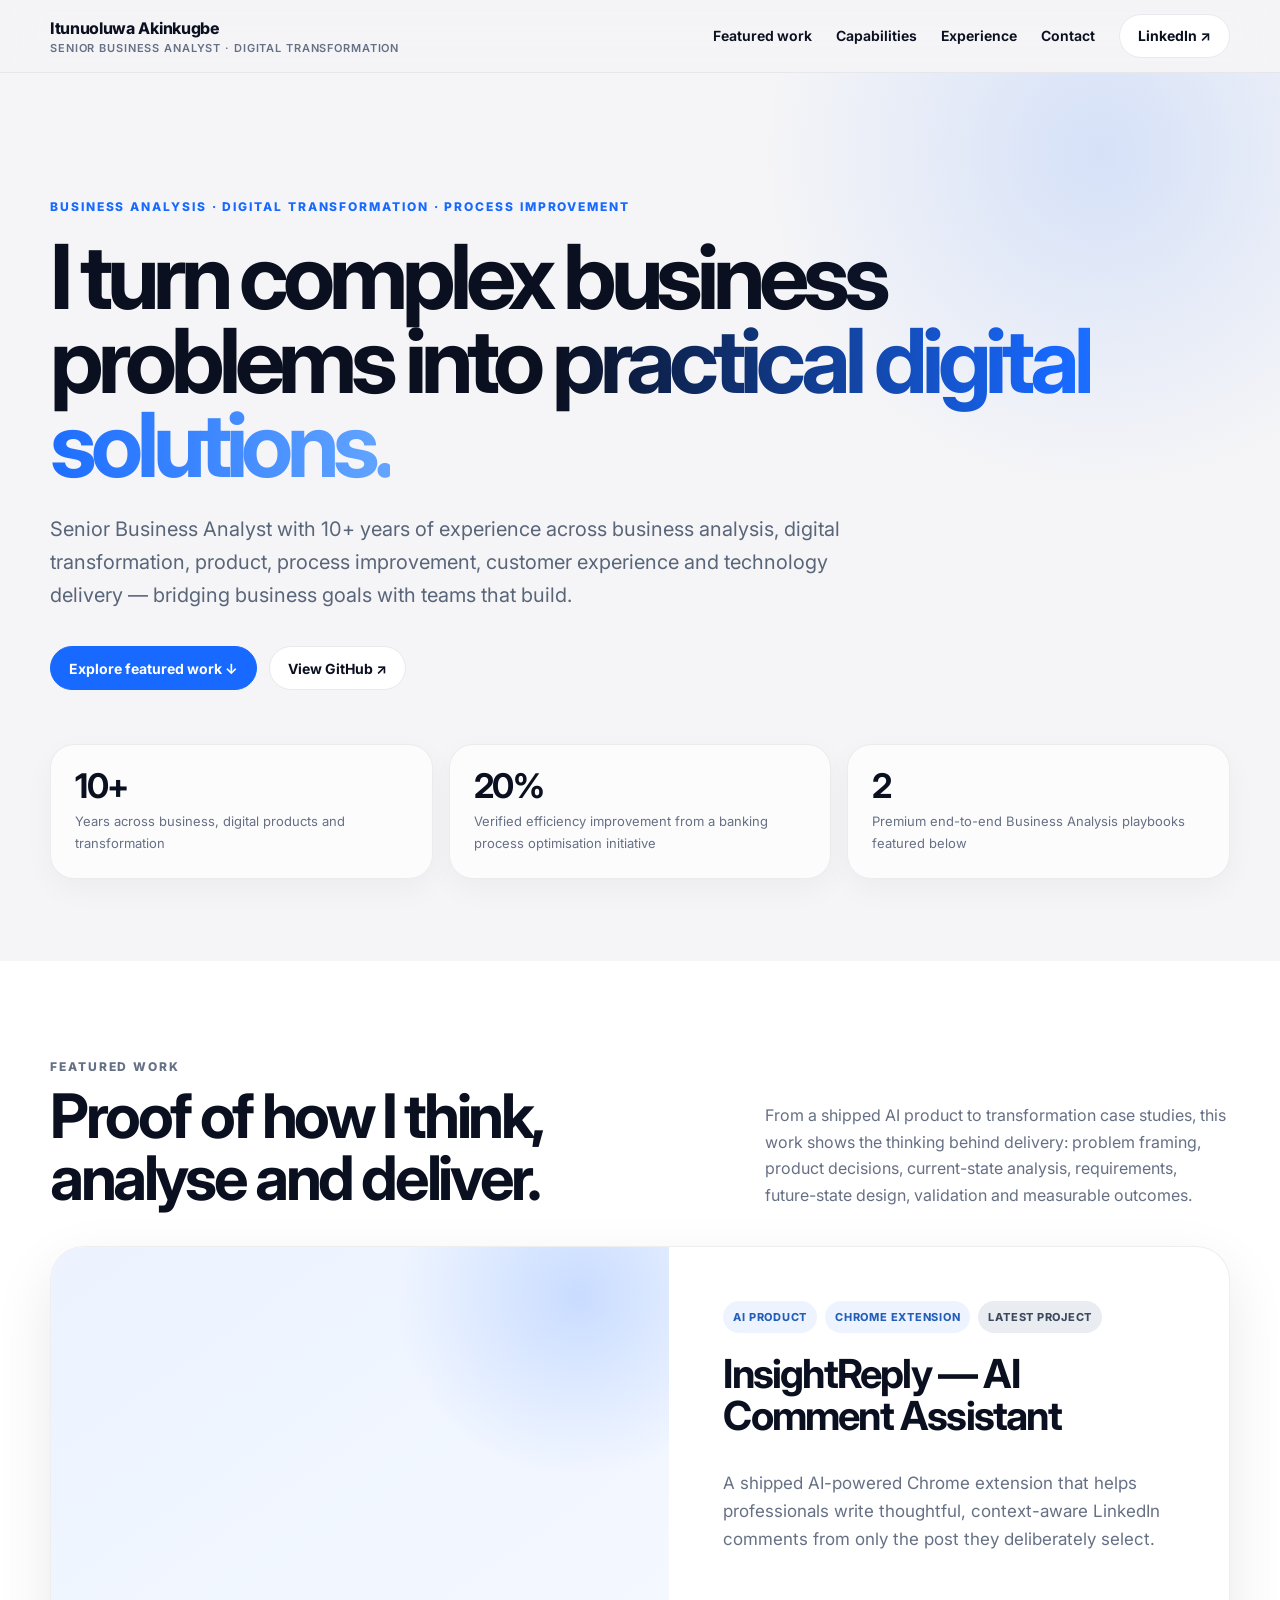
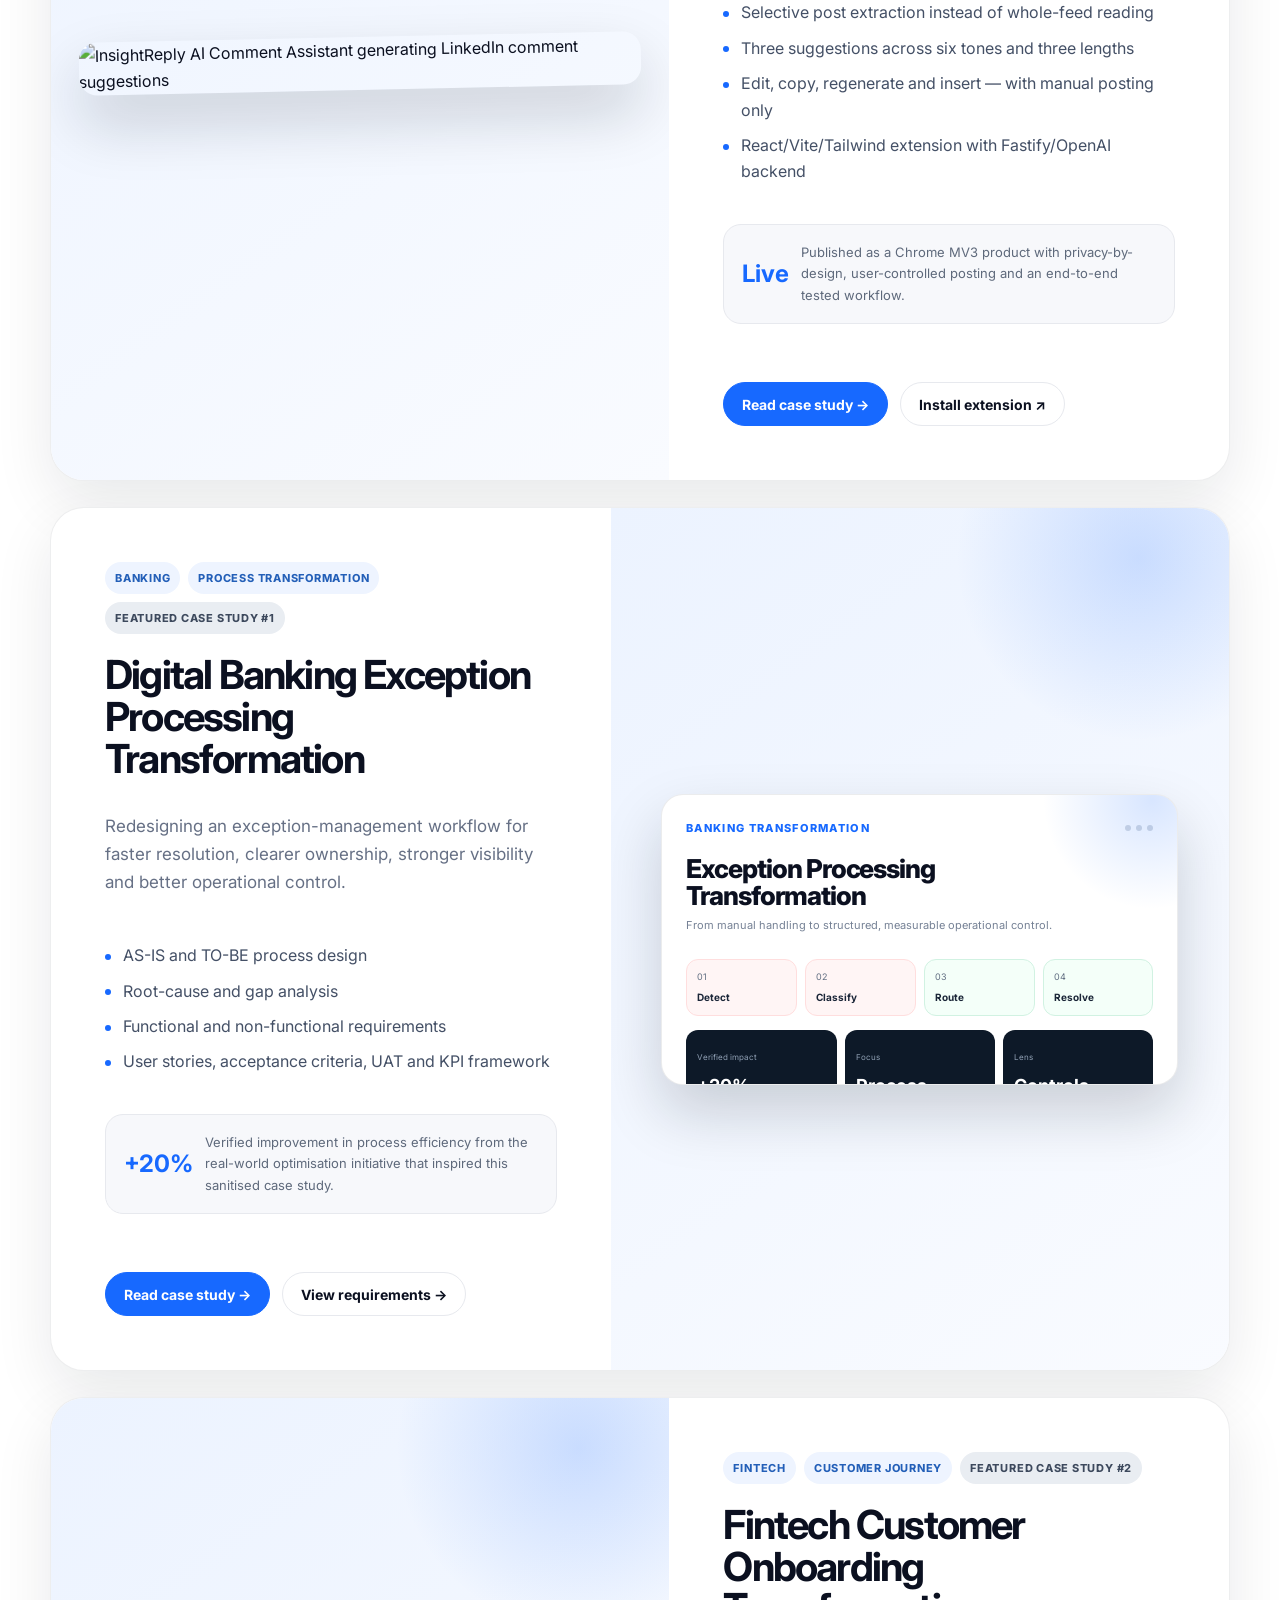
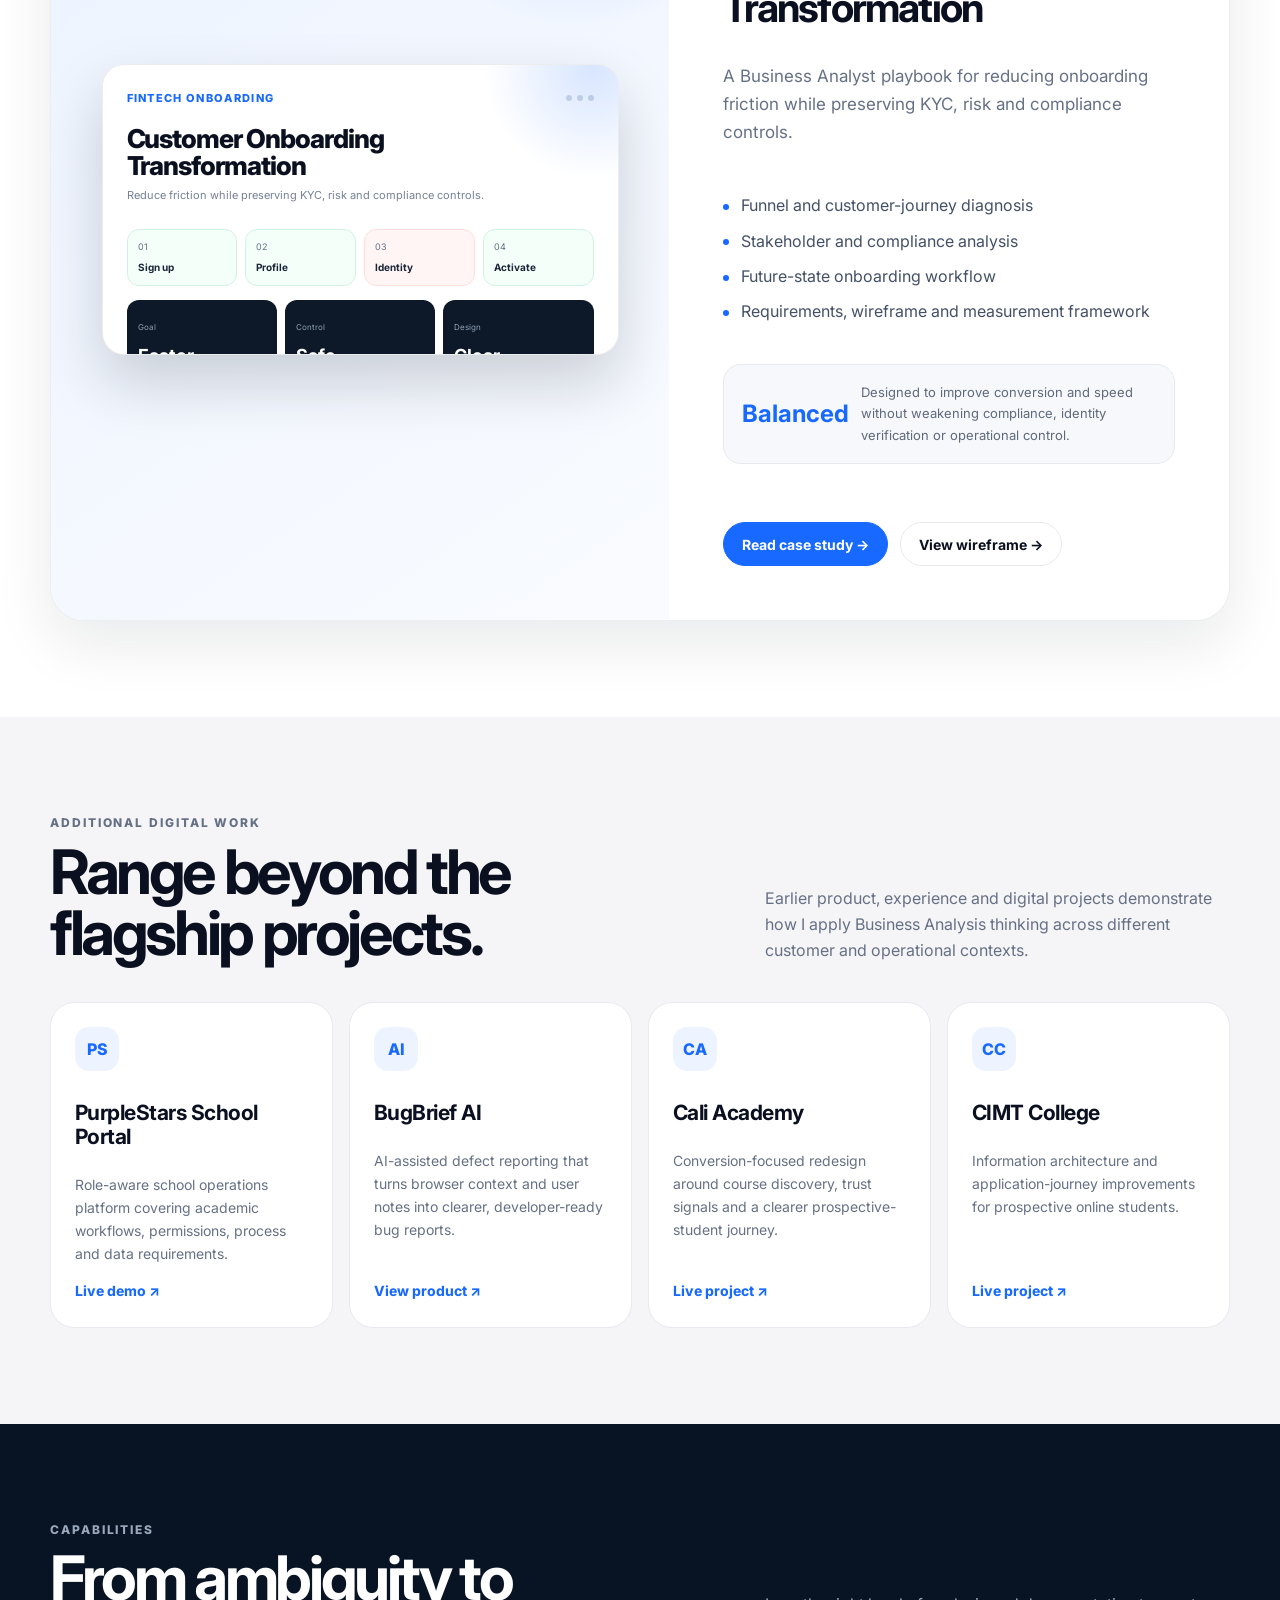
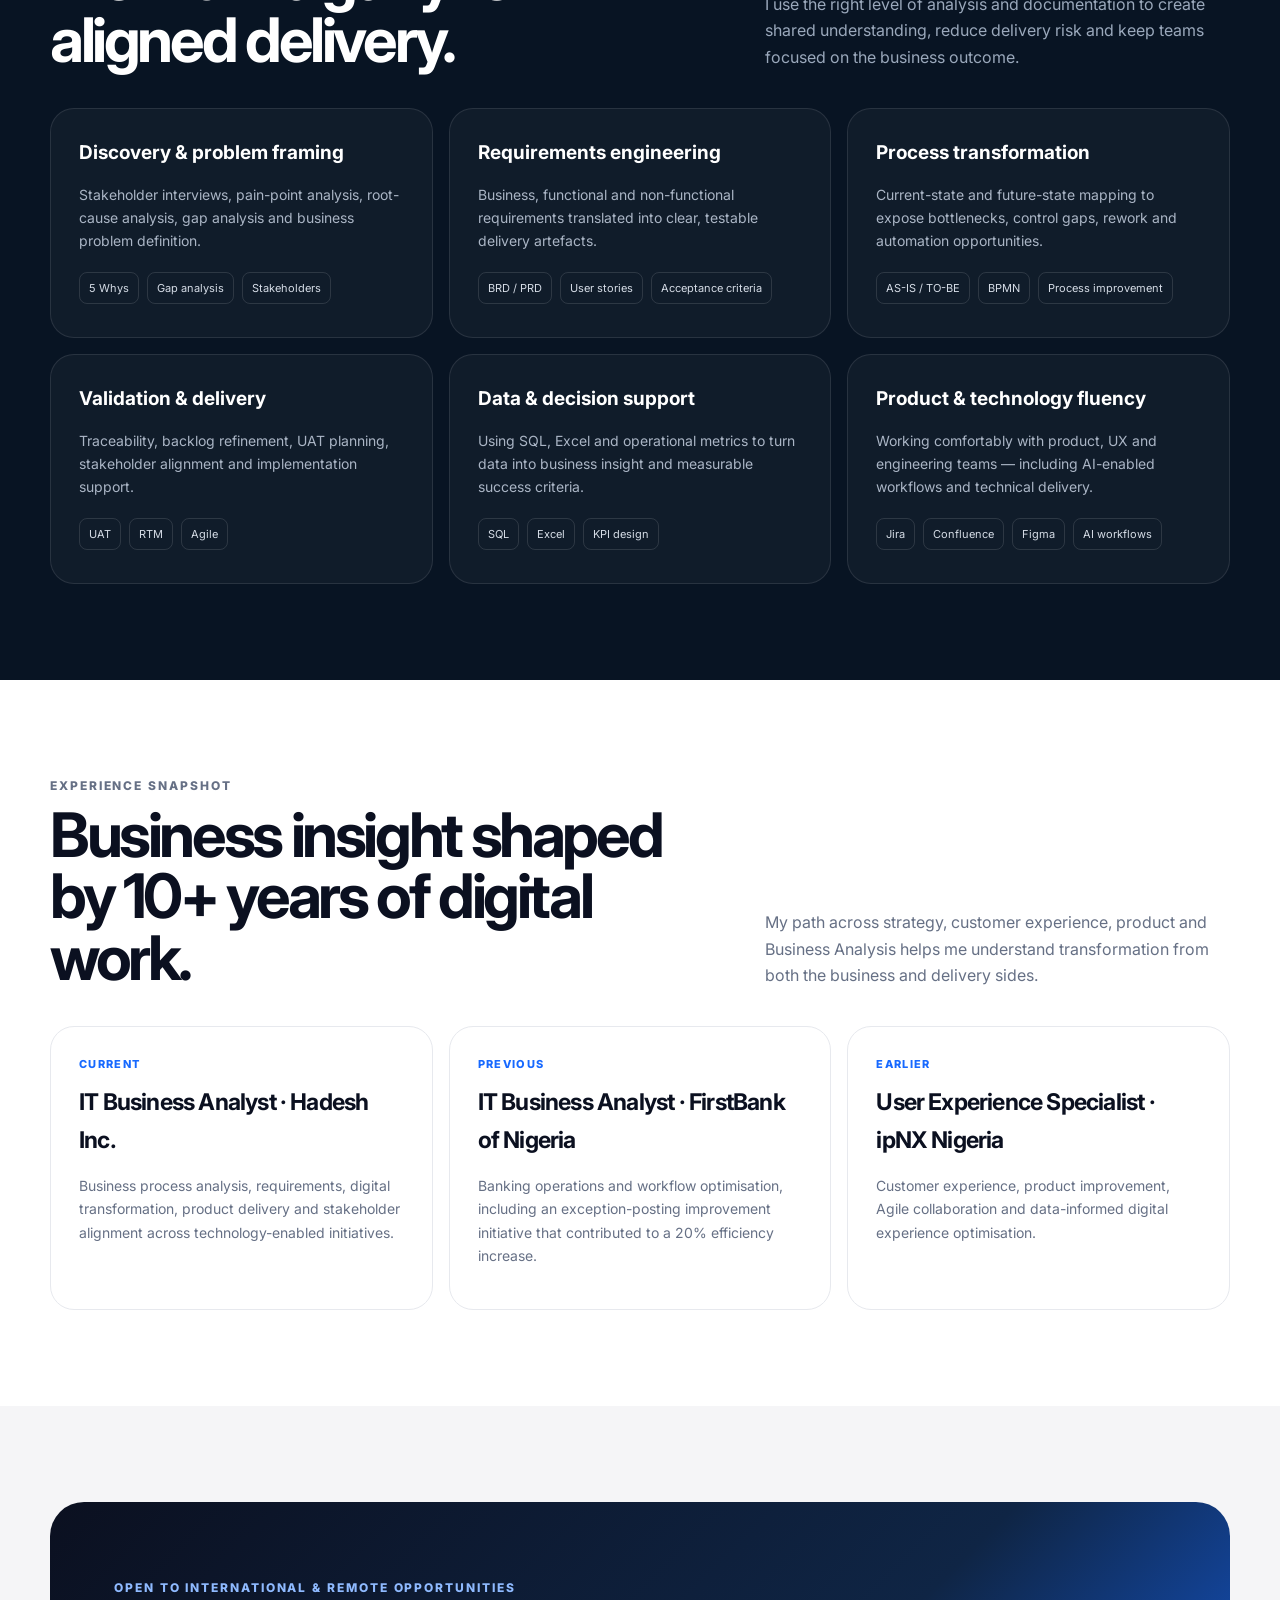
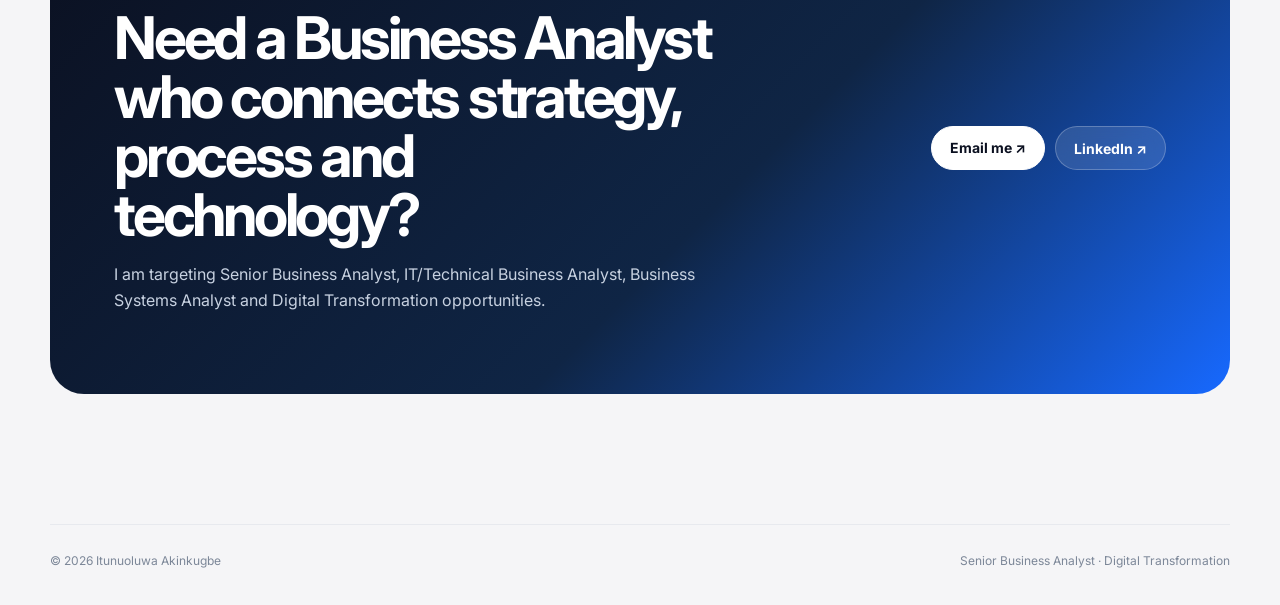
==== commit 1b9f6e1e: "Feature InsightReply on portfolio" ====
--- a/index.html
+++ b/index.html
@@ -1,12 +1,13 @@
-<!doctype html><html lang="en"><head><meta charset="utf-8"><meta name="viewport" content="width=device-width,initial-scale=1"><meta name="description" content="Senior Business Analyst and Digital Transformation portfolio of Itunuoluwa Akinkugbe — process improvement, requirements analysis, customer journeys, banking, fintech and technology delivery."><meta name="theme-color" content="#f5f5f7"><title>Itunuoluwa Akinkugbe | Senior Business Analyst & Digital Transformation</title><link rel="preconnect" href="https://fonts.googleapis.com"><link rel="preconnect" href="https://fonts.gstatic.com" crossorigin><link href="https://fonts.googleapis.com/css2?family=Inter:wght@400;500;600;700;800&display=swap" rel="stylesheet"><link rel="stylesheet" href="assets/site.css"></head><body>
-<header class="nav"><div class="wrap navin"><a class="brand" href="#top">Itunuoluwa Akinkugbe<small>Senior Business Analyst · Digital Transformation</small></a><nav class="navlinks"><a href="#case-studies">Case studies</a><a href="#capabilities">Capabilities</a><a href="#experience">Experience</a><a href="#contact">Contact</a></nav><a class="pill" href="https://www.linkedin.com/in/itunuakinkugbe" target="_blank" rel="noopener">LinkedIn ↗</a></div></header>
+<!doctype html><html lang="en"><head><meta charset="utf-8"><meta name="viewport" content="width=device-width,initial-scale=1"><meta name="description" content="Senior Business Analyst and Digital Transformation portfolio of Itunuoluwa Akinkugbe — process improvement, requirements analysis, customer journeys, banking, fintech, AI products and technology delivery."><meta name="theme-color" content="#f5f5f7"><title>Itunuoluwa Akinkugbe | Senior Business Analyst & Digital Transformation</title><link rel="preconnect" href="https://fonts.googleapis.com"><link rel="preconnect" href="https://fonts.gstatic.com" crossorigin><link href="https://fonts.googleapis.com/css2?family=Inter:wght@400;500;600;700;800&display=swap" rel="stylesheet"><link rel="stylesheet" href="assets/site.css"></head><body>
+<header class="nav"><div class="wrap navin"><a class="brand" href="#top">Itunuoluwa Akinkugbe<small>Senior Business Analyst · Digital Transformation</small></a><nav class="navlinks"><a href="#case-studies">Featured work</a><a href="#capabilities">Capabilities</a><a href="#experience">Experience</a><a href="#contact">Contact</a></nav><a class="pill" href="https://www.linkedin.com/in/itunuakinkugbe" target="_blank" rel="noopener">LinkedIn ↗</a></div></header>
 <main id="top">
-<section class="hero"><div class="wrap"><p class="eyebrow">Business Analysis · Digital Transformation · Process Improvement</p><h1>I turn complex business problems into <span>practical digital solutions.</span></h1><p class="lead">Senior Business Analyst with 10+ years of experience across business analysis, digital transformation, product, process improvement, customer experience and technology delivery — bridging business goals with teams that build.</p><div class="actions"><a class="pill blue" href="#case-studies">Explore featured case studies ↓</a><a class="pill" href="https://github.com/Itunuolu" target="_blank" rel="noopener">View GitHub ↗</a></div><div class="metrics"><div class="metric"><strong>10+</strong><span>Years across business, digital products and transformation</span></div><div class="metric"><strong>20%</strong><span>Verified efficiency improvement from a banking process optimisation initiative</span></div><div class="metric"><strong>2</strong><span>Premium end-to-end Business Analysis playbooks featured below</span></div></div></div></section>
-<section class="section white" id="case-studies"><div class="wrap"><div class="sectionhead"><div><p class="eyebrow">Featured transformation case studies</p><h2>Proof of how I think, analyse and deliver.</h2></div><p>These case studies go beyond polished screens. They show the Business Analysis work behind transformation: current-state analysis, root cause, stakeholders, requirements, future-state design, UAT and measurable outcomes.</p></div><div class="featured">
+<section class="hero"><div class="wrap"><p class="eyebrow">Business Analysis · Digital Transformation · Process Improvement</p><h1>I turn complex business problems into <span>practical digital solutions.</span></h1><p class="lead">Senior Business Analyst with 10+ years of experience across business analysis, digital transformation, product, process improvement, customer experience and technology delivery — bridging business goals with teams that build.</p><div class="actions"><a class="pill blue" href="#case-studies">Explore featured work ↓</a><a class="pill" href="https://github.com/Itunuolu" target="_blank" rel="noopener">View GitHub ↗</a></div><div class="metrics"><div class="metric"><strong>10+</strong><span>Years across business, digital products and transformation</span></div><div class="metric"><strong>20%</strong><span>Verified efficiency improvement from a banking process optimisation initiative</span></div><div class="metric"><strong>2</strong><span>Premium end-to-end Business Analysis playbooks featured below</span></div></div></div></section>
+<section class="section white" id="case-studies"><div class="wrap"><div class="sectionhead"><div><p class="eyebrow">Featured work</p><h2>Proof of how I think, analyse and deliver.</h2></div><p>From a shipped AI product to transformation case studies, this work shows the thinking behind delivery: problem framing, product decisions, current-state analysis, requirements, future-state design, validation and measurable outcomes.</p></div><div class="featured">
+<article class="feature"><div class="featuremedia"><img src="https://raw.githubusercontent.com/Itunuolu/insightreply/master/assets/store/screenshot-03-suggestions.png" alt="InsightReply AI Comment Assistant generating LinkedIn comment suggestions"></div><div class="featurebody"><div class="labelrow"><span class="tag">AI Product</span><span class="tag">Chrome Extension</span><span class="tag dark">Latest project</span></div><h3>InsightReply — AI Comment Assistant</h3><p>A shipped AI-powered Chrome extension that helps professionals write thoughtful, context-aware LinkedIn comments from only the post they deliberately select.</p><ul class="bullets"><li>Selective post extraction instead of whole-feed reading</li><li>Three suggestions across six tones and three lengths</li><li>Edit, copy, regenerate and insert — with manual posting only</li><li>React/Vite/Tailwind extension with Fastify/OpenAI backend</li></ul><div class="impact"><strong>Live</strong><span>Published as a Chrome MV3 product with privacy-by-design, user-controlled posting and an end-to-end tested workflow.</span></div><div class="actions"><a class="pill blue" href="case-study-insightreply.html">Read case study →</a><a class="pill" href="https://chromewebstore.google.com/detail/beibbhgjopabhoilhpjmekecnbegpllc" target="_blank" rel="noopener">Install extension ↗</a></div></div></article>
 <article class="feature"><div class="featuremedia"><div class="caseart banking-art"><div class="arttop"><span class="artlabel">Banking transformation</span><span class="artdots"><i></i><i></i><i></i></span></div><div class="arttitle">Exception Processing Transformation</div><div class="artsub">From manual handling to structured, measurable operational control.</div><div class="artflow"><div class="artstep hot">01<b>Detect</b></div><div class="artstep hot">02<b>Classify</b></div><div class="artstep ok">03<b>Route</b></div><div class="artstep ok">04<b>Resolve</b></div></div><div class="artmetrics"><div class="artmetric"><small>Verified impact</small><strong>+20%</strong></div><div class="artmetric"><small>Focus</small><strong>Process</strong></div><div class="artmetric"><small>Lens</small><strong>Controls</strong></div></div></div></div><div class="featurebody"><div class="labelrow"><span class="tag">Banking</span><span class="tag">Process transformation</span><span class="tag dark">Featured case study #1</span></div><h3>Digital Banking Exception Processing Transformation</h3><p>Redesigning an exception-management workflow for faster resolution, clearer ownership, stronger visibility and better operational control.</p><ul class="bullets"><li>AS-IS and TO-BE process design</li><li>Root-cause and gap analysis</li><li>Functional and non-functional requirements</li><li>User stories, acceptance criteria, UAT and KPI framework</li></ul><div class="impact"><strong>+20%</strong><span>Verified improvement in process efficiency from the real-world optimisation initiative that inspired this sanitised case study.</span></div><div class="actions"><a class="pill blue" href="case-study-banking.html">Read case study →</a><a class="pill" href="case-study-banking.html#requirements">View requirements →</a></div></div></article>
 <article class="feature"><div class="featuremedia"><div class="caseart onboarding-art"><div class="arttop"><span class="artlabel">Fintech onboarding</span><span class="artdots"><i></i><i></i><i></i></span></div><div class="arttitle">Customer Onboarding Transformation</div><div class="artsub">Reduce friction while preserving KYC, risk and compliance controls.</div><div class="artflow"><div class="artstep ok">01<b>Sign up</b></div><div class="artstep ok">02<b>Profile</b></div><div class="artstep hot">03<b>Identity</b></div><div class="artstep ok">04<b>Activate</b></div></div><div class="artmetrics"><div class="artmetric"><small>Goal</small><strong>Faster</strong></div><div class="artmetric"><small>Control</small><strong>Safe</strong></div><div class="artmetric"><small>Design</small><strong>Clear</strong></div></div></div></div><div class="featurebody"><div class="labelrow"><span class="tag">Fintech</span><span class="tag">Customer journey</span><span class="tag dark">Featured case study #2</span></div><h3>Fintech Customer Onboarding Transformation</h3><p>A Business Analyst playbook for reducing onboarding friction while preserving KYC, risk and compliance controls.</p><ul class="bullets"><li>Funnel and customer-journey diagnosis</li><li>Stakeholder and compliance analysis</li><li>Future-state onboarding workflow</li><li>Requirements, wireframe and measurement framework</li></ul><div class="impact"><strong>Balanced</strong><span>Designed to improve conversion and speed without weakening compliance, identity verification or operational control.</span></div><div class="actions"><a class="pill blue" href="case-study-onboarding.html">Read case study →</a><a class="pill" href="case-study-onboarding.html#wireframe">View wireframe →</a></div></div></article>
 </div></div></section>
-<section class="section" id="additional-work"><div class="wrap"><div class="sectionhead"><div><p class="eyebrow">Additional digital work</p><h2>Range beyond the two flagship case studies.</h2></div><p>Earlier product, experience and digital projects demonstrate how I apply Business Analysis thinking across different customer and operational contexts.</p></div><div class="workgrid"><article class="workcard"><div class="icon">PS</div><h3>PurpleStars School Portal</h3><p>Role-aware school operations platform covering academic workflows, permissions, process and data requirements.</p><a href="https://purplestars-school-demo.netlify.app/" target="_blank" rel="noopener">Live demo ↗</a></article><article class="workcard"><div class="icon">AI</div><h3>BugBrief AI</h3><p>AI-assisted defect reporting that turns browser context and user notes into clearer, developer-ready bug reports.</p><a href="https://chromewebstore.google.com/detail/bugbrief-ai/haefpfeecehkcgaeiaefeneadelknfmo" target="_blank" rel="noopener">View product ↗</a></article><article class="workcard"><div class="icon">CA</div><h3>Cali Academy</h3><p>Conversion-focused redesign around course discovery, trust signals and a clearer prospective-student journey.</p><a href="https://itunuolu.github.io/cali-academy-landing-page/" target="_blank" rel="noopener">Live project ↗</a></article><article class="workcard"><div class="icon">CC</div><h3>CIMT College</h3><p>Information architecture and application-journey improvements for prospective online students.</p><a href="https://itunuolu.github.io/cimt-college-redesign/" target="_blank" rel="noopener">Live project ↗</a></article></div></div></section>
+<section class="section" id="additional-work"><div class="wrap"><div class="sectionhead"><div><p class="eyebrow">Additional digital work</p><h2>Range beyond the flagship projects.</h2></div><p>Earlier product, experience and digital projects demonstrate how I apply Business Analysis thinking across different customer and operational contexts.</p></div><div class="workgrid"><article class="workcard"><div class="icon">PS</div><h3>PurpleStars School Portal</h3><p>Role-aware school operations platform covering academic workflows, permissions, process and data requirements.</p><a href="https://purplestars-school-demo.netlify.app/" target="_blank" rel="noopener">Live demo ↗</a></article><article class="workcard"><div class="icon">AI</div><h3>BugBrief AI</h3><p>AI-assisted defect reporting that turns browser context and user notes into clearer, developer-ready bug reports.</p><a href="https://chromewebstore.google.com/detail/bugbrief-ai/haefpfeecehkcgaeiaefeneadelknfmo" target="_blank" rel="noopener">View product ↗</a></article><article class="workcard"><div class="icon">CA</div><h3>Cali Academy</h3><p>Conversion-focused redesign around course discovery, trust signals and a clearer prospective-student journey.</p><a href="https://itunuolu.github.io/cali-academy-landing-page/" target="_blank" rel="noopener">Live project ↗</a></article><article class="workcard"><div class="icon">CC</div><h3>CIMT College</h3><p>Information architecture and application-journey improvements for prospective online students.</p><a href="https://itunuolu.github.io/cimt-college-redesign/" target="_blank" rel="noopener">Live project ↗</a></article></div></div></section>
 <section class="section cap" id="capabilities"><div class="wrap"><div class="sectionhead"><div><p class="eyebrow">Capabilities</p><h2>From ambiguity to aligned delivery.</h2></div><p>I use the right level of analysis and documentation to create shared understanding, reduce delivery risk and keep teams focused on the business outcome.</p></div><div class="capgrid"><article class="capcard"><b>Discovery & problem framing</b><p>Stakeholder interviews, pain-point analysis, root-cause analysis, gap analysis and business problem definition.</p><div class="chips"><span>5 Whys</span><span>Gap analysis</span><span>Stakeholders</span></div></article><article class="capcard"><b>Requirements engineering</b><p>Business, functional and non-functional requirements translated into clear, testable delivery artefacts.</p><div class="chips"><span>BRD / PRD</span><span>User stories</span><span>Acceptance criteria</span></div></article><article class="capcard"><b>Process transformation</b><p>Current-state and future-state mapping to expose bottlenecks, control gaps, rework and automation opportunities.</p><div class="chips"><span>AS-IS / TO-BE</span><span>BPMN</span><span>Process improvement</span></div></article><article class="capcard"><b>Validation & delivery</b><p>Traceability, backlog refinement, UAT planning, stakeholder alignment and implementation support.</p><div class="chips"><span>UAT</span><span>RTM</span><span>Agile</span></div></article><article class="capcard"><b>Data & decision support</b><p>Using SQL, Excel and operational metrics to turn data into business insight and measurable success criteria.</p><div class="chips"><span>SQL</span><span>Excel</span><span>KPI design</span></div></article><article class="capcard"><b>Product & technology fluency</b><p>Working comfortably with product, UX and engineering teams — including AI-enabled workflows and technical delivery.</p><div class="chips"><span>Jira</span><span>Confluence</span><span>Figma</span><span>AI workflows</span></div></article></div></div></section>
 <section class="section white" id="experience"><div class="wrap"><div class="sectionhead"><div><p class="eyebrow">Experience snapshot</p><h2>Business insight shaped by 10+ years of digital work.</h2></div><p>My path across strategy, customer experience, product and Business Analysis helps me understand transformation from both the business and delivery sides.</p></div><div class="experience"><article class="exp"><div class="when">Current</div><h3>IT Business Analyst · Hadesh Inc.</h3><p>Business process analysis, requirements, digital transformation, product delivery and stakeholder alignment across technology-enabled initiatives.</p></article><article class="exp"><div class="when">Previous</div><h3>IT Business Analyst · FirstBank of Nigeria</h3><p>Banking operations and workflow optimisation, including an exception-posting improvement initiative that contributed to a 20% efficiency increase.</p></article><article class="exp"><div class="when">Earlier</div><h3>User Experience Specialist · ipNX Nigeria</h3><p>Customer experience, product improvement, Agile collaboration and data-informed digital experience optimisation.</p></article></div></div></section>
 <section class="section" id="contact"><div class="wrap"><div class="contactbox"><div><p class="eyebrow" style="color:#8fbaff">Open to international & remote opportunities</p><h2>Need a Business Analyst who connects strategy, process and technology?</h2><p>I am targeting Senior Business Analyst, IT/Technical Business Analyst, Business Systems Analyst and Digital Transformation opportunities.</p></div><div class="contactactions"><a class="pill" href="mailto:itunuoluwaakinkugbe@gmail.com">Email me ↗</a><a class="pill" href="https://www.linkedin.com/in/itunuakinkugbe" target="_blank" rel="noopener">LinkedIn ↗</a></div></div></div></section>
--- a/assets/site.css
+++ b/assets/site.css
@@ -1 +1,2 @@
-:root{--bg:#f5f5f7;--surface:#fff;--ink:#0b1020;--muted:#667085;--line:#e7e9ee;--blue:#1769ff;--blue2:#5aa2ff;--navy:#081423;--green:#18a56a;--amber:#f59e0b;--red:#ef5b5b;--purple:#7a5cff;--shadow:0 22px 60px rgba(12,18,32,.09);--radius:28px;--max:1180px}*{box-sizing:border-box}html{scroll-behavior:smooth}body{margin:0;background:var(--bg);color:var(--ink);font:16px/1.65 Inter,ui-sans-serif,-apple-system,BlinkMacSystemFont,"Segoe UI",sans-serif;-webkit-font-smoothing:antialiased}a{color:inherit;text-decoration:none}img{max-width:100%;display:block}.wrap{width:min(calc(100% - 36px),var(--max));margin:auto}.nav{position:sticky;top:0;z-index:40;background:rgba(245,245,247,.82);backdrop-filter:saturate(180%) blur(20px);border-bottom:1px solid rgba(12,18,32,.06)}.navin{height:72px;display:flex;align-items:center;gap:24px}.brand{margin-right:auto;font-weight:750;letter-spacing:-.02em}.brand small{display:block;color:var(--muted);font-size:11px;font-weight:600;letter-spacing:.08em;text-transform:uppercase;margin-top:-3px}.navlinks{display:flex;gap:24px;font-size:14px;font-weight:650}.pill{display:inline-flex;align-items:center;justify-content:center;min-height:44px;padding:0 18px;border-radius:999px;border:1px solid var(--line);font-weight:700;font-size:14px;background:#fff}.pill.dark{background:var(--ink);color:#fff;border-color:var(--ink)}.pill.blue{background:var(--blue);color:#fff;border-color:var(--blue)}.hero{padding:112px 0 82px;position:relative;overflow:hidden}.hero:before{content:"";position:absolute;width:700px;height:700px;border-radius:50%;background:radial-gradient(circle,rgba(23,105,255,.14),rgba(23,105,255,0) 68%);right:-170px;top:-270px}.eyebrow{color:var(--blue);font-size:12px;text-transform:uppercase;letter-spacing:.16em;font-weight:800}.hero h1{font-size:clamp(3.2rem,7vw,7rem);line-height:.94;letter-spacing:-.068em;margin:18px 0 26px;max-width:1050px}.hero h1 span{background:linear-gradient(90deg,#0b1020 0%,#1769ff 58%,#63a5ff 100%);-webkit-background-clip:text;background-clip:text;color:transparent}.hero .lead{max-width:790px;font-size:20px;color:#596579;margin:0}.actions{display:flex;gap:12px;flex-wrap:wrap;margin-top:34px}.metrics{display:grid;grid-template-columns:repeat(3,1fr);gap:16px;margin-top:54px}.metric{background:rgba(255,255,255,.72);border:1px solid rgba(12,18,32,.07);border-radius:24px;padding:24px;box-shadow:0 10px 30px rgba(12,18,32,.04)}.metric strong{font-size:34px;line-height:1;letter-spacing:-.04em;display:block}.metric span{display:block;color:var(--muted);font-size:13px;margin-top:8px}.section{padding:96px 0}.white{background:#fff}.sectionhead{display:grid;grid-template-columns:1fr .72fr;gap:70px;align-items:end;margin-bottom:38px}.sectionhead h2{font-size:clamp(2.4rem,4.8vw,4.8rem);line-height:1;letter-spacing:-.055em;margin:8px 0 0}.sectionhead p{color:var(--muted);margin:0}.featured{display:grid;gap:26px}.feature{background:#fff;border:1px solid rgba(12,18,32,.07);border-radius:34px;overflow:hidden;box-shadow:var(--shadow);display:grid;grid-template-columns:1.05fr .95fr;min-height:520px}.feature:nth-child(even){grid-template-columns:.95fr 1.05fr}.feature:nth-child(even) .featuremedia{order:2}.featuremedia{padding:28px;background:linear-gradient(145deg,#ecf3ff,#f9fbff);display:flex;align-items:center;justify-content:center;position:relative;overflow:hidden}.featuremedia:before{content:"";position:absolute;width:380px;height:380px;border-radius:50%;background:radial-gradient(circle,rgba(23,105,255,.18),transparent 68%);right:-100px;top:-140px}.featuremedia img{position:relative;border-radius:18px;box-shadow:0 28px 60px rgba(9,20,35,.18);transform:rotate(-1.2deg)}.feature:nth-child(even) .featuremedia img{transform:rotate(1.2deg)}.featurebody{padding:54px;display:flex;flex-direction:column;justify-content:center}.labelrow{display:flex;gap:8px;flex-wrap:wrap}.tag{font-size:11px;font-weight:760;letter-spacing:.07em;text-transform:uppercase;padding:7px 10px;border-radius:999px;background:#eef4ff;color:#235fb8}.tag.dark{background:#e9edf2;color:#3d495d}.feature h3{font-size:40px;line-height:1.04;letter-spacing:-.045em;margin:20px 0 16px}.feature p{color:var(--muted);font-size:17px}.bullets{list-style:none;padding:0;margin:20px 0}.bullets li{margin:9px 0;padding-left:18px;position:relative;color:#445066}.bullets li:before{content:"";position:absolute;width:6px;height:6px;border-radius:50%;background:var(--blue);left:0;top:.72em}.impact{margin:10px 0 24px;padding:17px 18px;border-radius:18px;background:#f7f8fb;border:1px solid var(--line);display:flex;gap:12px;align-items:center}.impact strong{font-size:24px;color:var(--blue)}.impact span{color:#5e697b;font-size:13px}.workgrid{display:grid;grid-template-columns:repeat(4,1fr);gap:16px}.workcard{background:#fff;border:1px solid var(--line);border-radius:24px;padding:24px;min-height:250px;display:flex;flex-direction:column;transition:.25s}.workcard:hover{transform:translateY(-5px);box-shadow:var(--shadow)}.workcard .icon{width:44px;height:44px;border-radius:14px;background:#eef4ff;display:grid;place-items:center;font-weight:800;color:var(--blue)}.workcard h3{font-size:21px;line-height:1.15;letter-spacing:-.025em;margin:30px 0 10px}.workcard p{color:var(--muted);font-size:14px}.workcard a{margin-top:auto;font-weight:750;font-size:14px;color:var(--blue)}.cap{background:var(--navy);color:#fff}.cap .sectionhead p{color:#9aa8bb}.capgrid{display:grid;grid-template-columns:repeat(3,1fr);gap:16px}.capcard{border:1px solid rgba(255,255,255,.1);background:rgba(255,255,255,.035);padding:28px;border-radius:24px;min-height:230px}.capcard b{font-size:19px}.capcard p{color:#aab5c5;font-size:14px}.chips{display:flex;gap:8px;flex-wrap:wrap;margin-top:20px}.chips span{font-size:11px;padding:6px 9px;border-radius:8px;border:1px solid rgba(255,255,255,.12);color:#d5dce6}.experience{display:grid;grid-template-columns:repeat(3,1fr);gap:16px}.exp{background:#fff;border:1px solid var(--line);border-radius:24px;padding:28px}.exp .when{color:var(--blue);font-size:11px;text-transform:uppercase;letter-spacing:.12em;font-weight:800}.exp h3{margin:11px 0 7px;font-size:23px;letter-spacing:-.035em}.exp p{color:var(--muted);font-size:14px}.contactbox{background:linear-gradient(135deg,#0b1020,#0f2545 58%,#1769ff);border-radius:34px;color:#fff;padding:64px;display:grid;grid-template-columns:1.2fr .8fr;gap:50px;align-items:center}.contactbox h2{font-size:clamp(2.4rem,4.6vw,4.8rem);line-height:1;letter-spacing:-.055em;margin:0}.contactbox p{color:#c7d1e0}.contactactions{display:flex;gap:10px;flex-wrap:wrap;justify-content:flex-end}.footer{padding:34px 0;color:#7c8798;font-size:12px}.footerin{display:flex;justify-content:space-between;gap:20px;border-top:1px solid var(--line);padding-top:26px}.note{font-size:12px;color:#7c8798}.casehero{padding:86px 0 54px}.casehero h1{font-size:clamp(3rem,6vw,6.3rem);line-height:.95;letter-spacing:-.06em;margin:16px 0 22px;max-width:1000px}.casehero .lead{max-width:800px;color:var(--muted);font-size:19px}.casecover{margin-top:42px;border-radius:30px;overflow:hidden;box-shadow:var(--shadow);border:1px solid var(--line)}.casegrid{display:grid;grid-template-columns:.72fr 1.28fr;gap:60px}.sticky{position:sticky;top:105px;height:max-content}.toc{background:#fff;border:1px solid var(--line);border-radius:22px;padding:22px}.toc b{display:block;margin-bottom:12px}.toc a{display:block;color:#667085;font-size:14px;padding:7px 0}.story h2{font-size:42px;line-height:1.05;letter-spacing:-.045em;margin:0 0 18px}.story h3{font-size:24px;letter-spacing:-.025em;margin:36px 0 12px}.story p,.story li{color:#596579}.storyblock{padding:44px 0;border-bottom:1px solid var(--line)}.callout{padding:24px;border-radius:22px;background:#eef4ff;border:1px solid #d9e6ff;margin:24px 0}.callout strong{color:var(--blue)}.flowline{display:grid;grid-template-columns:repeat(6,1fr);gap:10px;margin:26px 0}.flowstep{background:#fff;border:1px solid var(--line);border-radius:17px;padding:16px;text-align:center;font-size:12px}.flowstep b{display:block;font-size:13px;margin-top:6px}.flowstep.bad{border-color:#ffd5d5;background:#fff8f8}.flowstep.good{border-color:#c8eddc;background:#f7fffb}.pain{display:grid;grid-template-columns:repeat(3,1fr);gap:12px}.pain .p{background:#fff;border:1px solid var(--line);border-radius:18px;padding:20px}.pain .p b{display:block;margin-bottom:7px}.pain .p span{color:var(--muted);font-size:13px}.reqgrid{display:grid;grid-template-columns:1fr 1fr;gap:16px}.req{background:#fff;border:1px solid var(--line);border-radius:20px;padding:24px}.req h4{margin:0 0 14px}.req ul{padding-left:18px;margin:0}.dashboard{background:#0b1625;border-radius:26px;padding:24px;color:#fff;margin:26px 0}.dashhead{display:flex;justify-content:space-between;gap:18px;align-items:center}.dashgrid{display:grid;grid-template-columns:repeat(4,1fr);gap:10px;margin-top:18px}.dashcard{background:#fff;color:var(--ink);border-radius:15px;padding:15px}.dashcard small{color:#7c8798}.dashcard strong{font-size:24px;display:block;margin-top:4px}.bars{display:flex;align-items:end;gap:8px;height:120px;margin-top:22px}.bars i{flex:1;background:linear-gradient(#5aa2ff,#1769ff);border-radius:8px 8px 3px 3px}.wireframe{border:1px solid var(--line);border-radius:24px;background:#fff;padding:20px;display:grid;grid-template-columns:270px 1fr;gap:20px}.phone{border:1px solid #d8dce4;border-radius:24px;padding:20px;min-height:390px;background:#fafbfc}.phone .progress{height:5px;border-radius:999px;background:linear-gradient(90deg,var(--blue) 58%,#e9edf3 58%);margin-bottom:30px}.input{height:48px;border:1px solid #d8dce4;border-radius:12px;margin:12px 0;background:#fff}.error{font-size:12px;color:var(--red);margin:6px 0}.primary{height:46px;border-radius:12px;background:var(--blue);color:#fff;display:grid;place-items:center;font-weight:700;margin-top:18px}.rules{display:grid;gap:10px}.rule{padding:16px;border-radius:15px;background:#f7f8fb;border:1px solid var(--line);display:flex;justify-content:space-between;gap:14px}.rule span{color:var(--muted);font-size:13px}.kpis{display:grid;grid-template-columns:repeat(3,1fr);gap:12px}.kpi{background:#fff;border:1px solid var(--line);border-radius:18px;padding:20px}.kpi b{display:block}.kpi span{font-size:13px;color:var(--muted)}.downloadbar{display:flex;gap:10px;flex-wrap:wrap;margin-top:26px}.disclaimer{font-size:12px;color:#7c8798;margin-top:15px}.caseart{position:relative;width:92%;aspect-ratio:16/9;border-radius:22px;background:#fff;box-shadow:0 28px 60px rgba(9,20,35,.18);overflow:hidden;border:1px solid rgba(12,18,32,.08);padding:24px}.arttop{display:flex;align-items:center;justify-content:space-between;margin-bottom:18px}.artlabel{font-size:11px;font-weight:800;letter-spacing:.12em;text-transform:uppercase;color:var(--blue)}.artdots{display:flex;gap:5px}.artdots i{width:6px;height:6px;border-radius:50%;background:#d5dae2}.arttitle{font-size:26px;line-height:1.04;letter-spacing:-.04em;font-weight:800;max-width:70%}.artsub{font-size:11px;color:#758195;margin-top:7px}.artflow{display:grid;grid-template-columns:repeat(4,1fr);gap:8px;margin-top:25px}.artstep{padding:10px;border-radius:12px;background:#f5f7fa;border:1px solid #e8ebf0;font-size:9px;color:#637083}.artstep b{display:block;color:#1b2638;font-size:10px;margin-top:4px}.artstep.hot{background:#fff5f5;border-color:#ffdede}.artstep.ok{background:#f4fff9;border-color:#d1f2e2}.artmetrics{display:grid;grid-template-columns:repeat(3,1fr);gap:8px;margin-top:14px}.artmetric{padding:11px;border-radius:12px;background:#0d1928;color:#fff}.artmetric small{font-size:8px;color:#91a1b5}.artmetric strong{display:block;font-size:18px;margin-top:3px}.onboarding-art .arttitle{max-width:76%}.onboarding-art .artstep:nth-child(3){background:#fff5f5;border-color:#ffdede}.casecover.webcover{padding:0;background:linear-gradient(145deg,#eef4ff,#fff);min-height:430px;display:grid;place-items:center}.casecover.webcover .caseart{width:min(900px,88%);transform:none}.banking-art:after,.onboarding-art:after{content:"";position:absolute;width:230px;height:230px;border-radius:50%;right:-90px;top:-110px;background:radial-gradient(circle,rgba(23,105,255,.17),transparent 67%)}@media(max-width:1000px){.navlinks{display:none}.feature,.feature:nth-child(even){grid-template-columns:1fr}.feature:nth-child(even) .featuremedia{order:0}.workgrid{grid-template-columns:repeat(2,1fr)}.capgrid,.experience{grid-template-columns:1fr 1fr}.casegrid{grid-template-columns:1fr}.sticky{position:static}.flowline{grid-template-columns:repeat(3,1fr)}.contactbox{grid-template-columns:1fr}.contactactions{justify-content:flex-start}}@media(max-width:680px){.hero{padding-top:80px}.metrics,.workgrid,.capgrid,.experience,.pain,.reqgrid,.kpis{grid-template-columns:1fr}.sectionhead{grid-template-columns:1fr;gap:18px}.featurebody{padding:30px}.feature h3{font-size:32px}.flowline{grid-template-columns:1fr 1fr}.dashgrid{grid-template-columns:1fr 1fr}.wireframe{grid-template-columns:1fr}.contactbox{padding:38px}.footerin{flex-direction:column}.navin .pill{display:none}}+:root{--bg:#f5f5f7;--surface:#fff;--ink:#0b1020;--muted:#667085;--line:#e7e9ee;--blue:#1769ff;--blue2:#5aa2ff;--navy:#081423;--green:#18a56a;--amber:#f59e0b;--red:#ef5b5b;--purple:#7a5cff;--shadow:0 22px 60px rgba(12,18,32,.09);--radius:28px;--max:1180px}*{box-sizing:border-box}html{scroll-behavior:smooth}body{margin:0;background:var(--bg);color:var(--ink);font:16px/1.65 Inter,ui-sans-serif,-apple-system,BlinkMacSystemFont,"Segoe UI",sans-serif;-webkit-font-smoothing:antialiased}a{color:inherit;text-decoration:none}img{max-width:100%;display:block}.wrap{width:min(calc(100% - 36px),var(--max));margin:auto}.nav{position:sticky;top:0;z-index:40;background:rgba(245,245,247,.82);backdrop-filter:saturate(180%) blur(20px);border-bottom:1px solid rgba(12,18,32,.06)}.navin{height:72px;display:flex;align-items:center;gap:24px}.brand{margin-right:auto;font-weight:750;letter-spacing:-.02em}.brand small{display:block;color:var(--muted);font-size:11px;font-weight:600;letter-spacing:.08em;text-transform:uppercase;margin-top:-3px}.navlinks{display:flex;gap:24px;font-size:14px;font-weight:650}.pill{display:inline-flex;align-items:center;justify-content:center;min-height:44px;padding:0 18px;border-radius:999px;border:1px solid var(--line);font-weight:700;font-size:14px;background:#fff}.pill.dark{background:var(--ink);color:#fff;border-color:var(--ink)}.pill.blue{background:var(--blue);color:#fff;border-color:var(--blue)}.hero{padding:112px 0 82px;position:relative;overflow:hidden}.hero:before{content:"";position:absolute;width:700px;height:700px;border-radius:50%;background:radial-gradient(circle,rgba(23,105,255,.14),rgba(23,105,255,0) 68%);right:-170px;top:-270px}.eyebrow{color:var(--blue);font-size:12px;text-transform:uppercase;letter-spacing:.16em;font-weight:800}.hero h1{font-size:clamp(3.2rem,7vw,7rem);line-height:.94;letter-spacing:-.068em;margin:18px 0 26px;max-width:1050px}.hero h1 span{background:linear-gradient(90deg,#0b1020 0%,#1769ff 58%,#63a5ff 100%);-webkit-background-clip:text;background-clip:text;color:transparent}.hero .lead{max-width:790px;font-size:20px;color:#596579;margin:0}.actions{display:flex;gap:12px;flex-wrap:wrap;margin-top:34px}.metrics{display:grid;grid-template-columns:repeat(3,1fr);gap:16px;margin-top:54px}.metric{background:rgba(255,255,255,.72);border:1px solid rgba(12,18,32,.07);border-radius:24px;padding:24px;box-shadow:0 10px 30px rgba(12,18,32,.04)}.metric strong{font-size:34px;line-height:1;letter-spacing:-.04em;display:block}.metric span{display:block;color:var(--muted);font-size:13px;margin-top:8px}.section{padding:96px 0}.white{background:#fff}.sectionhead{display:grid;grid-template-columns:1fr .72fr;gap:70px;align-items:end;margin-bottom:38px}.sectionhead h2{font-size:clamp(2.4rem,4.8vw,4.8rem);line-height:1;letter-spacing:-.055em;margin:8px 0 0}.sectionhead p{color:var(--muted);margin:0}.featured{display:grid;gap:26px}.feature{background:#fff;border:1px solid rgba(12,18,32,.07);border-radius:34px;overflow:hidden;box-shadow:var(--shadow);display:grid;grid-template-columns:1.05fr .95fr;min-height:520px}.feature:nth-child(even){grid-template-columns:.95fr 1.05fr}.feature:nth-child(even) .featuremedia{order:2}.featuremedia{padding:28px;background:linear-gradient(145deg,#ecf3ff,#f9fbff);display:flex;align-items:center;justify-content:center;position:relative;overflow:hidden}.featuremedia:before{content:"";position:absolute;width:380px;height:380px;border-radius:50%;background:radial-gradient(circle,rgba(23,105,255,.18),transparent 68%);right:-100px;top:-140px}.featuremedia img{position:relative;border-radius:18px;box-shadow:0 28px 60px rgba(9,20,35,.18);transform:rotate(-1.2deg)}.feature:nth-child(even) .featuremedia img{transform:rotate(1.2deg)}.featurebody{padding:54px;display:flex;flex-direction:column;justify-content:center}.labelrow{display:flex;gap:8px;flex-wrap:wrap}.tag{font-size:11px;font-weight:760;letter-spacing:.07em;text-transform:uppercase;padding:7px 10px;border-radius:999px;background:#eef4ff;color:#235fb8}.tag.dark{background:#e9edf2;color:#3d495d}.feature h3{font-size:40px;line-height:1.04;letter-spacing:-.045em;margin:20px 0 16px}.feature p{color:var(--muted);font-size:17px}.bullets{list-style:none;padding:0;margin:20px 0}.bullets li{margin:9px 0;padding-left:18px;position:relative;color:#445066}.bullets li:before{content:"";position:absolute;width:6px;height:6px;border-radius:50%;background:var(--blue);left:0;top:.72em}.impact{margin:10px 0 24px;padding:17px 18px;border-radius:18px;background:#f7f8fb;border:1px solid var(--line);display:flex;gap:12px;align-items:center}.impact strong{font-size:24px;color:var(--blue)}.impact span{color:#5e697b;font-size:13px}.workgrid{display:grid;grid-template-columns:repeat(4,1fr);gap:16px}.workcard{background:#fff;border:1px solid var(--line);border-radius:24px;padding:24px;min-height:250px;display:flex;flex-direction:column;transition:.25s}.workcard:hover{transform:translateY(-5px);box-shadow:var(--shadow)}.workcard .icon{width:44px;height:44px;border-radius:14px;background:#eef4ff;display:grid;place-items:center;font-weight:800;color:var(--blue)}.workcard h3{font-size:21px;line-height:1.15;letter-spacing:-.025em;margin:30px 0 10px}.workcard p{color:var(--muted);font-size:14px}.workcard a{margin-top:auto;font-weight:750;font-size:14px;color:var(--blue)}.cap{background:var(--navy);color:#fff}.cap .sectionhead p{color:#9aa8bb}.capgrid{display:grid;grid-template-columns:repeat(3,1fr);gap:16px}.capcard{border:1px solid rgba(255,255,255,.1);background:rgba(255,255,255,.035);padding:28px;border-radius:24px;min-height:230px}.capcard b{font-size:19px}.capcard p{color:#aab5c5;font-size:14px}.chips{display:flex;gap:8px;flex-wrap:wrap;margin-top:20px}.chips span{font-size:11px;padding:6px 9px;border-radius:8px;border:1px solid rgba(255,255,255,.12);color:#d5dce6}.experience{display:grid;grid-template-columns:repeat(3,1fr);gap:16px}.exp{background:#fff;border:1px solid var(--line);border-radius:24px;padding:28px}.exp .when{color:var(--blue);font-size:11px;text-transform:uppercase;letter-spacing:.12em;font-weight:800}.exp h3{margin:11px 0 7px;font-size:23px;letter-spacing:-.035em}.exp p{color:var(--muted);font-size:14px}.contactbox{background:linear-gradient(135deg,#0b1020,#0f2545 58%,#1769ff);border-radius:34px;color:#fff;padding:64px;display:grid;grid-template-columns:1.2fr .8fr;gap:50px;align-items:center}.contactbox h2{font-size:clamp(2.4rem,4.6vw,4.8rem);line-height:1;letter-spacing:-.055em;margin:0}.contactbox p{color:#c7d1e0}.contactactions{display:flex;gap:10px;flex-wrap:wrap;justify-content:flex-end}.contactbox .pill{background:#fff;color:var(--ink);border-color:#fff}.contactbox .pill:last-child{background:rgba(255,255,255,.12);color:#fff;border-color:rgba(255,255,255,.24);backdrop-filter:blur(10px)}.footer{padding:34px 0;color:#7c8798;font-size:12px}.footerin{display:flex;justify-content:space-between;gap:20px;border-top:1px solid var(--line);padding-top:26px}.note{font-size:12px;color:#7c8798}.casehero{padding:86px 0 54px}.casehero h1{font-size:clamp(3rem,6vw,6.3rem);line-height:.95;letter-spacing:-.06em;margin:16px 0 22px;max-width:1000px}.casehero .lead{max-width:800px;color:var(--muted);font-size:19px}.casecover{margin-top:42px;border-radius:30px;overflow:hidden;box-shadow:var(--shadow);border:1px solid var(--line)}.casegrid{display:grid;grid-template-columns:.72fr 1.28fr;gap:60px}.sticky{position:sticky;top:105px;height:max-content}.toc{background:#fff;border:1px solid var(--line);border-radius:22px;padding:22px}.toc b{display:block;margin-bottom:12px}.toc a{display:block;color:#667085;font-size:14px;padding:7px 0}.story h2{font-size:42px;line-height:1.05;letter-spacing:-.045em;margin:0 0 18px}.story h3{font-size:24px;letter-spacing:-.025em;margin:36px 0 12px}.story p,.story li{color:#596579}.storyblock{padding:44px 0;border-bottom:1px solid var(--line)}.callout{padding:24px;border-radius:22px;background:#eef4ff;border:1px solid #d9e6ff;margin:24px 0}.callout strong{color:var(--blue)}.flowline{display:grid;grid-template-columns:repeat(6,1fr);gap:10px;margin:26px 0}.flowstep{background:#fff;border:1px solid var(--line);border-radius:17px;padding:16px;text-align:center;font-size:12px}.flowstep b{display:block;font-size:13px;margin-top:6px}.flowstep.bad{border-color:#ffd5d5;background:#fff8f8}.flowstep.good{border-color:#c8eddc;background:#f7fffb}.pain{display:grid;grid-template-columns:repeat(3,1fr);gap:12px}.pain .p{background:#fff;border:1px solid var(--line);border-radius:18px;padding:20px}.pain .p b{display:block;margin-bottom:7px}.pain .p span{color:var(--muted);font-size:13px}.reqgrid{display:grid;grid-template-columns:1fr 1fr;gap:16px}.req{background:#fff;border:1px solid var(--line);border-radius:20px;padding:24px}.req h4{margin:0 0 14px}.req ul{padding-left:18px;margin:0}.dashboard{background:#0b1625;border-radius:26px;padding:24px;color:#fff;margin:26px 0}.dashhead{display:flex;justify-content:space-between;gap:18px;align-items:center}.dashgrid{display:grid;grid-template-columns:repeat(4,1fr);gap:10px;margin-top:18px}.dashcard{background:#fff;color:var(--ink);border-radius:15px;padding:15px}.dashcard small{color:#7c8798}.dashcard strong{font-size:24px;display:block;margin-top:4px}.bars{display:flex;align-items:end;gap:8px;height:120px;margin-top:22px}.bars i{flex:1;background:linear-gradient(#5aa2ff,#1769ff);border-radius:8px 8px 3px 3px}.wireframe{border:1px solid var(--line);border-radius:24px;background:#fff;padding:20px;display:grid;grid-template-columns:270px 1fr;gap:20px}.phone{border:1px solid #d8dce4;border-radius:24px;padding:20px;min-height:390px;background:#fafbfc}.phone .progress{height:5px;border-radius:999px;background:linear-gradient(90deg,var(--blue) 58%,#e9edf3 58%);margin-bottom:30px}.input{height:48px;border:1px solid #d8dce4;border-radius:12px;margin:12px 0;background:#fff}.error{font-size:12px;color:var(--red);margin:6px 0}.primary{height:46px;border-radius:12px;background:var(--blue);color:#fff;display:grid;place-items:center;font-weight:700;margin-top:18px}.rules{display:grid;gap:10px}.rule{padding:16px;border-radius:15px;background:#f7f8fb;border:1px solid var(--line);display:flex;justify-content:space-between;gap:14px}.rule span{color:var(--muted);font-size:13px}.kpis{display:grid;grid-template-columns:repeat(3,1fr);gap:12px}.kpi{background:#fff;border:1px solid var(--line);border-radius:18px;padding:20px}.kpi b{display:block}.kpi span{font-size:13px;color:var(--muted)}.downloadbar{display:flex;gap:10px;flex-wrap:wrap;margin-top:26px}.disclaimer{font-size:12px;color:#7c8798;margin-top:15px}@media(max-width:1000px){.navlinks{display:none}.feature,.feature:nth-child(even){grid-template-columns:1fr}.feature:nth-child(even) .featuremedia{order:0}.workgrid{grid-template-columns:repeat(2,1fr)}.capgrid,.experience{grid-template-columns:1fr 1fr}.casegrid{grid-template-columns:1fr}.sticky{position:static}.flowline{grid-template-columns:repeat(3,1fr)}.contactbox{grid-template-columns:1fr}.contactactions{justify-content:flex-start}}@media(max-width:680px){.hero{padding-top:80px}.metrics,.workgrid,.capgrid,.experience,.pain,.reqgrid,.kpis{grid-template-columns:1fr}.sectionhead{grid-template-columns:1fr;gap:18px}.featurebody{padding:30px}.feature h3{font-size:32px}.flowline{grid-template-columns:1fr 1fr}.dashgrid{grid-template-columns:1fr 1fr}.wireframe{grid-template-columns:1fr}.contactbox{padding:38px}.footerin{flex-direction:column}.navin .pill{display:none}}
+.caseart{position:relative;width:92%;aspect-ratio:16/9;border-radius:22px;background:#fff;box-shadow:0 28px 60px rgba(9,20,35,.18);overflow:hidden;border:1px solid rgba(12,18,32,.08);padding:24px}.arttop{display:flex;align-items:center;justify-content:space-between;margin-bottom:18px}.artlabel{font-size:11px;font-weight:800;letter-spacing:.12em;text-transform:uppercase;color:var(--blue)}.artdots{display:flex;gap:5px}.artdots i{width:6px;height:6px;border-radius:50%;background:#d5dae2}.arttitle{font-size:26px;line-height:1.04;letter-spacing:-.04em;font-weight:800;max-width:70%}.artsub{font-size:11px;color:#758195;margin-top:7px}.artflow{display:grid;grid-template-columns:repeat(4,1fr);gap:8px;margin-top:25px}.artstep{padding:10px;border-radius:12px;background:#f5f7fa;border:1px solid #e8ebf0;font-size:9px;color:#637083}.artstep b{display:block;color:#1b2638;font-size:10px;margin-top:4px}.artstep.hot{background:#fff5f5;border-color:#ffdede}.artstep.ok{background:#f4fff9;border-color:#d1f2e2}.artmetrics{display:grid;grid-template-columns:repeat(3,1fr);gap:8px;margin-top:14px}.artmetric{padding:11px;border-radius:12px;background:#0d1928;color:#fff}.artmetric small{font-size:8px;color:#91a1b5}.artmetric strong{display:block;font-size:18px;margin-top:3px}.onboarding-art .arttitle{max-width:76%}.onboarding-art .artstep:nth-child(3){background:#fff5f5;border-color:#ffdede}.casecover.webcover{padding:0;background:linear-gradient(145deg,#eef4ff,#fff);min-height:430px;display:grid;place-items:center}.casecover.webcover .caseart{width:min(900px,88%);transform:none}.banking-art:after,.onboarding-art:after{content:"";position:absolute;width:230px;height:230px;border-radius:50%;right:-90px;top:-110px;background:radial-gradient(circle,rgba(23,105,255,.17),transparent 67%)}
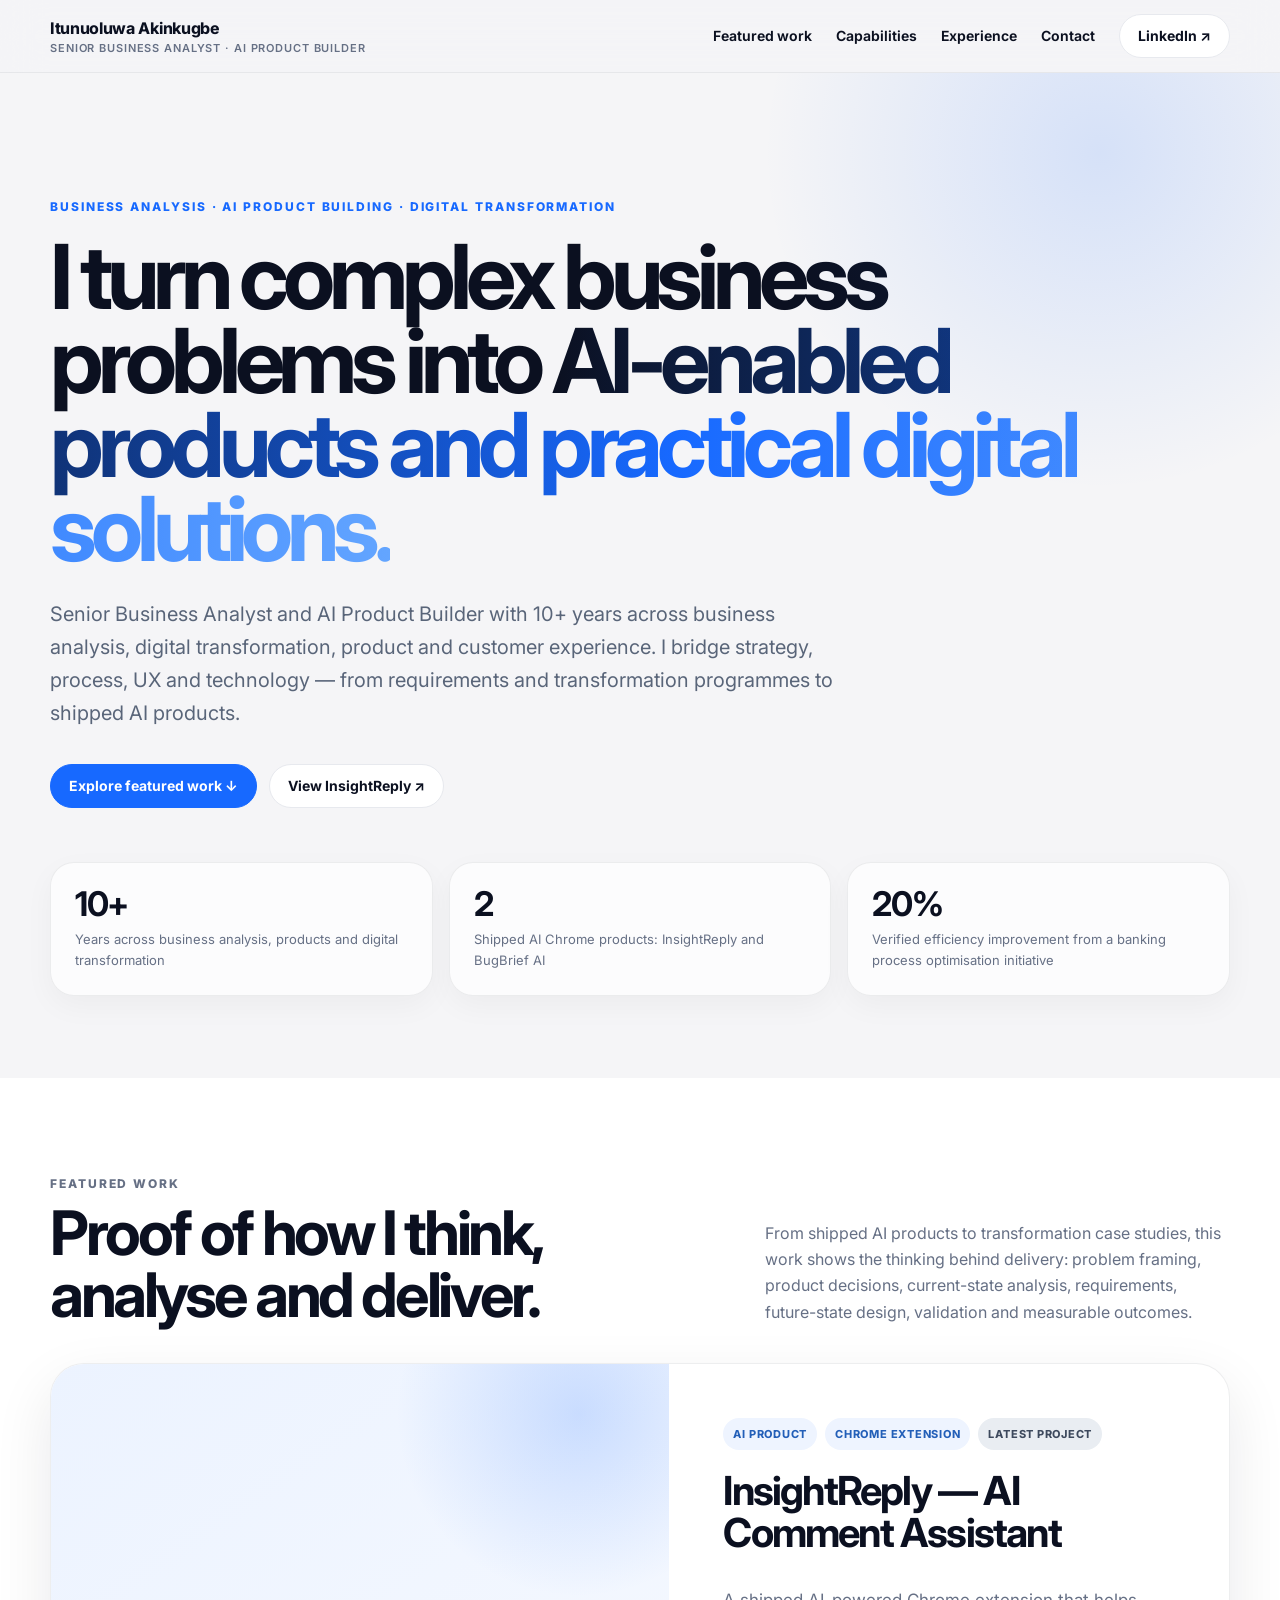
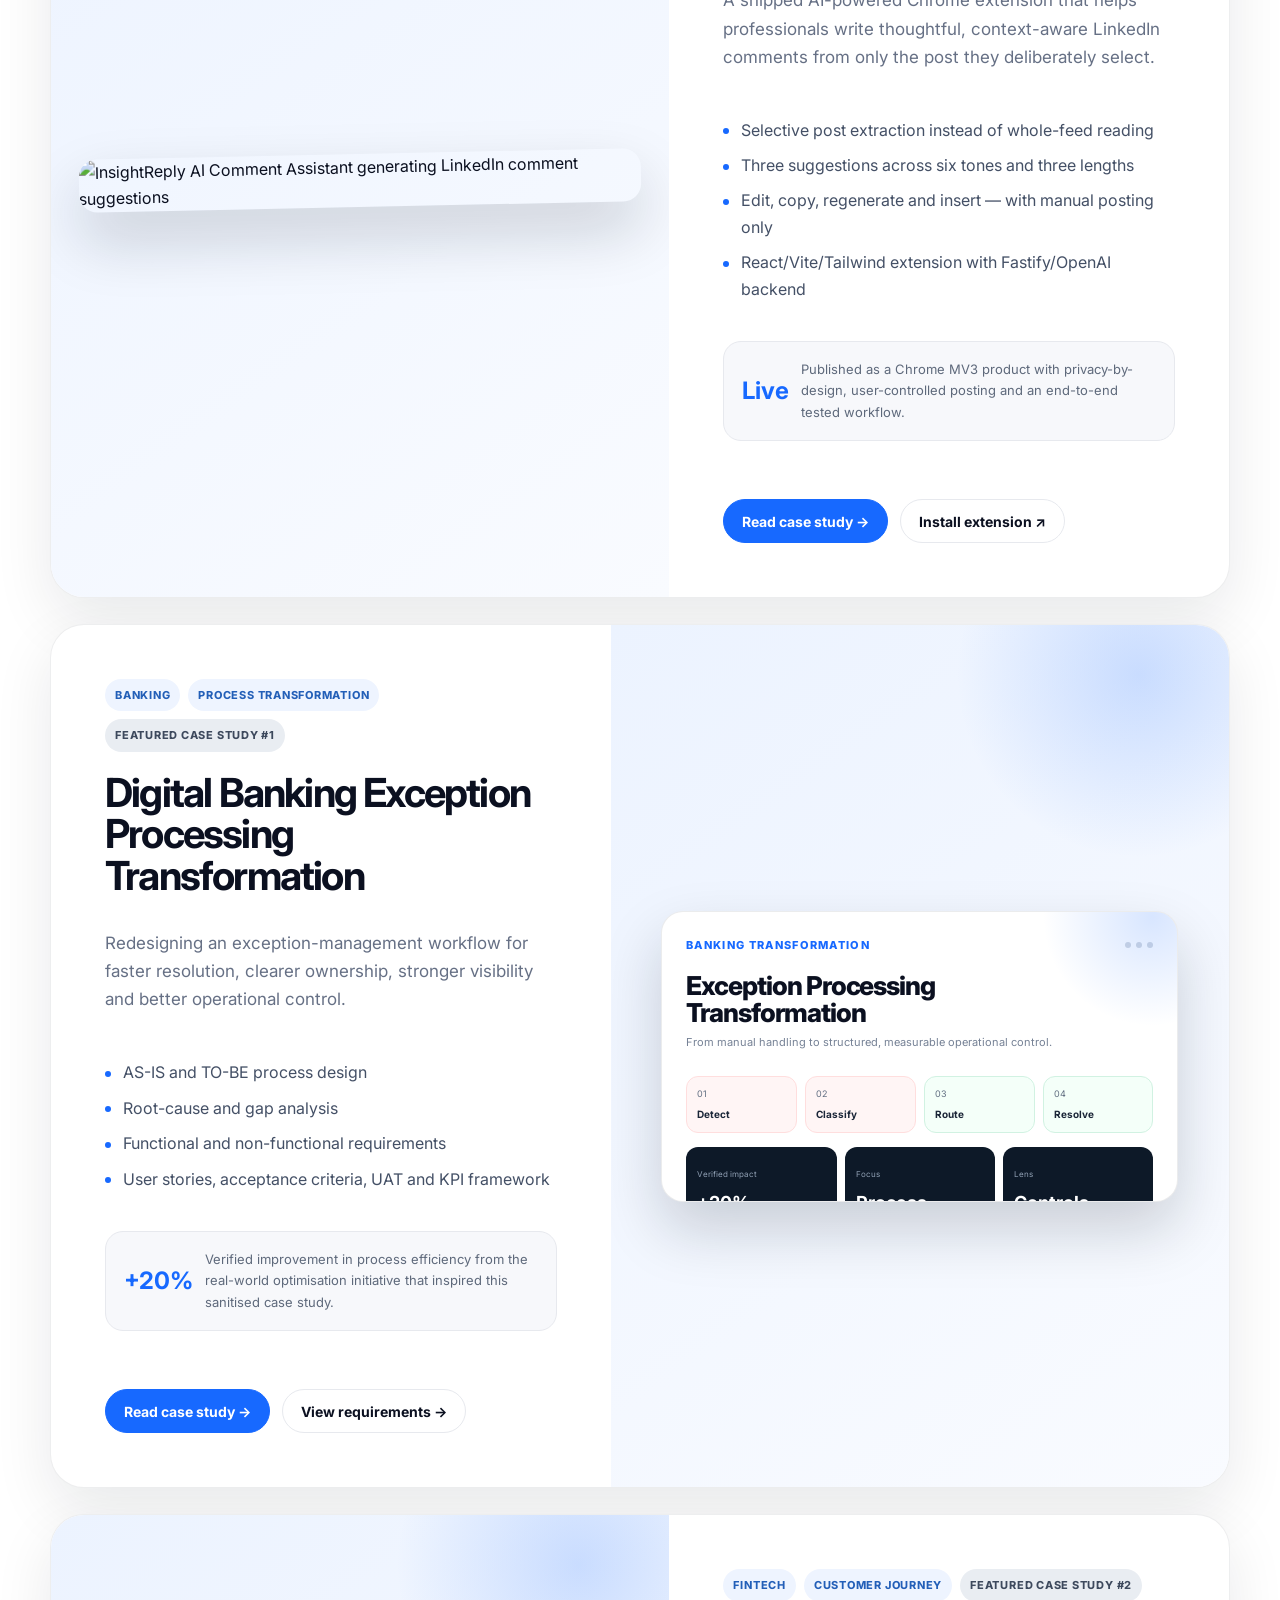
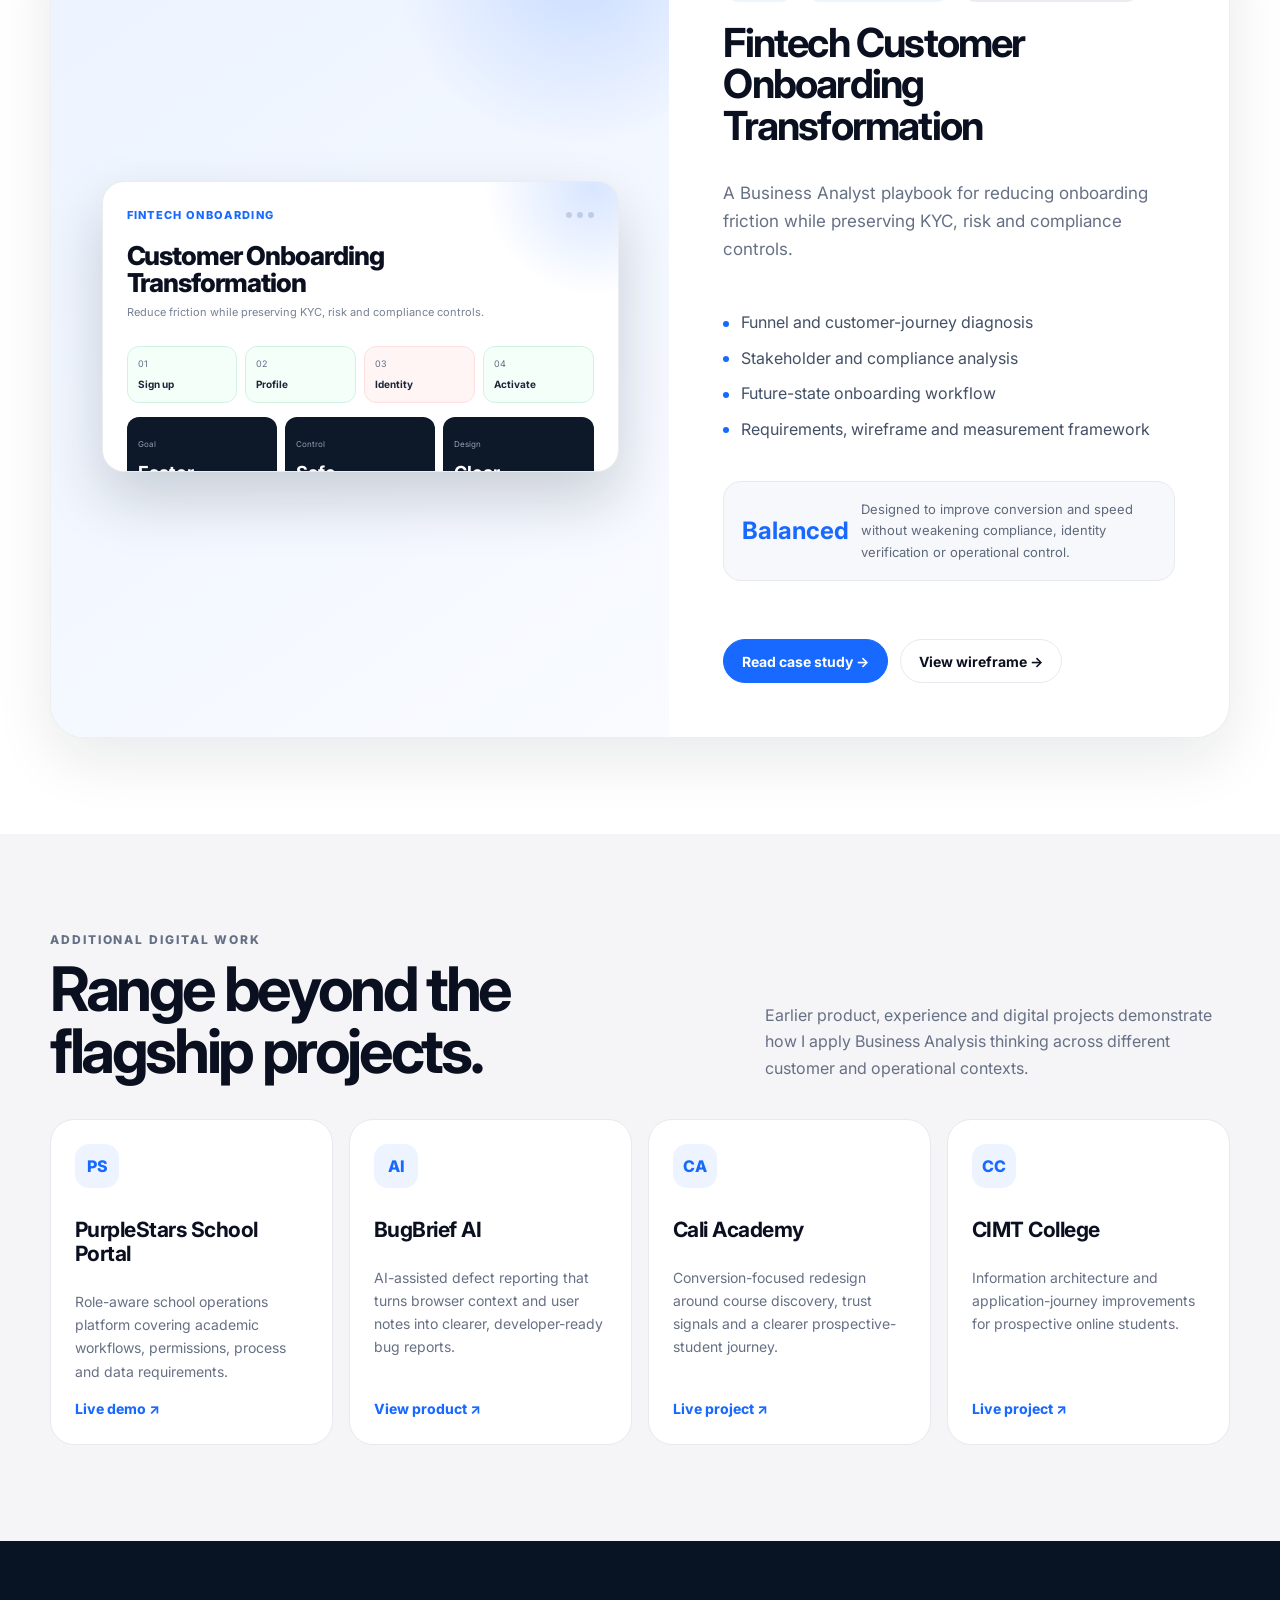
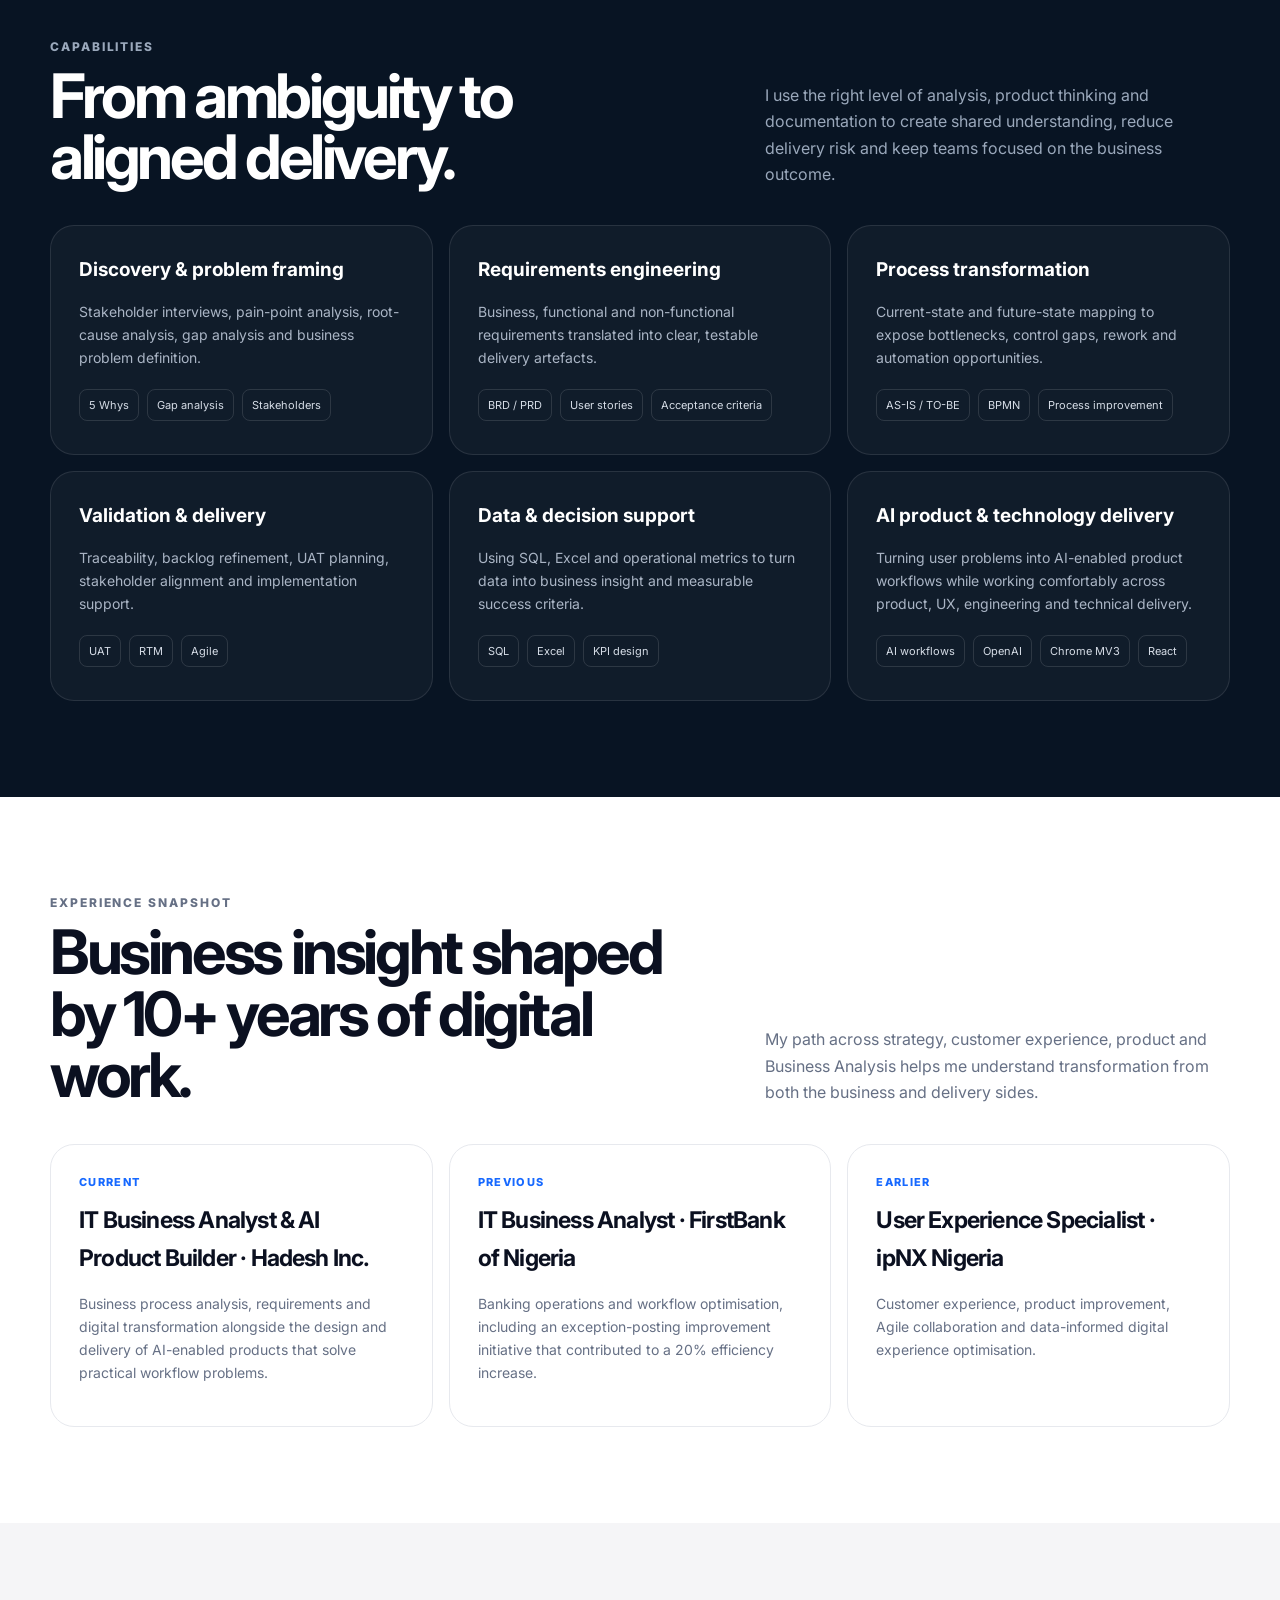
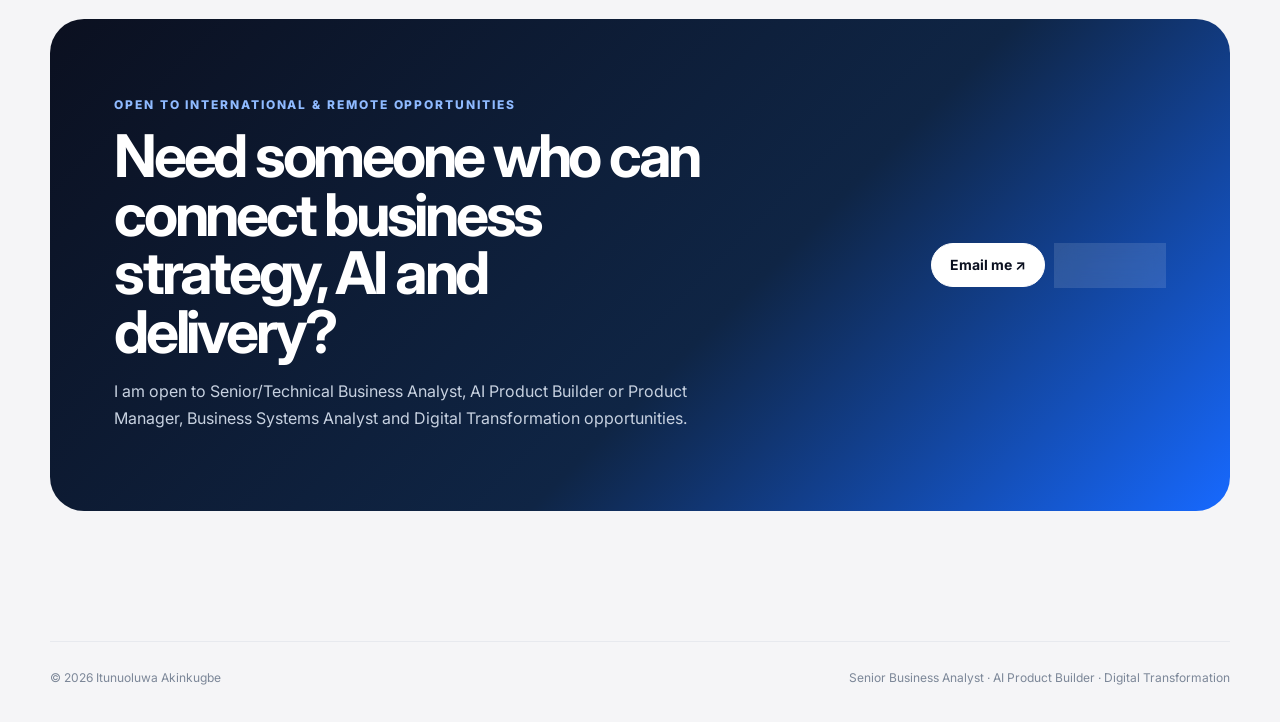
==== commit 5825ac62: "Strengthen BA and AI product positioning" ====
--- a/index.html
+++ b/index.html
@@ -1,14 +1,14 @@
-<!doctype html><html lang="en"><head><meta charset="utf-8"><meta name="viewport" content="width=device-width,initial-scale=1"><meta name="description" content="Senior Business Analyst and Digital Transformation portfolio of Itunuoluwa Akinkugbe — process improvement, requirements analysis, customer journeys, banking, fintech, AI products and technology delivery."><meta name="theme-color" content="#f5f5f7"><title>Itunuoluwa Akinkugbe | Senior Business Analyst & Digital Transformation</title><link rel="preconnect" href="https://fonts.googleapis.com"><link rel="preconnect" href="https://fonts.gstatic.com" crossorigin><link href="https://fonts.googleapis.com/css2?family=Inter:wght@400;500;600;700;800&display=swap" rel="stylesheet"><link rel="stylesheet" href="assets/site.css"></head><body>
-<header class="nav"><div class="wrap navin"><a class="brand" href="#top">Itunuoluwa Akinkugbe<small>Senior Business Analyst · Digital Transformation</small></a><nav class="navlinks"><a href="#case-studies">Featured work</a><a href="#capabilities">Capabilities</a><a href="#experience">Experience</a><a href="#contact">Contact</a></nav><a class="pill" href="https://www.linkedin.com/in/itunuakinkugbe" target="_blank" rel="noopener">LinkedIn ↗</a></div></header>
+<!doctype html><html lang="en"><head><meta charset="utf-8"><meta name="viewport" content="width=device-width,initial-scale=1"><meta name="description" content="Senior Business Analyst, AI Product Builder and Digital Transformation portfolio of Itunuoluwa Akinkugbe — business analysis, AI products, process transformation, fintech and technology delivery."><meta name="theme-color" content="#f5f5f7"><title>Itunuoluwa Akinkugbe | Senior Business Analyst · AI Product Builder</title><link rel="preconnect" href="https://fonts.googleapis.com"><link rel="preconnect" href="https://fonts.gstatic.com" crossorigin><link href="https://fonts.googleapis.com/css2?family=Inter:wght@400;500;600;700;800&display=swap" rel="stylesheet"><link rel="stylesheet" href="assets/site.css"></head><body>
+<header class="nav"><div class="wrap navin"><a class="brand" href="#top">Itunuoluwa Akinkugbe<small>Senior Business Analyst · AI Product Builder</small></a><nav class="navlinks"><a href="#case-studies">Featured work</a><a href="#capabilities">Capabilities</a><a href="#experience">Experience</a><a href="#contact">Contact</a></nav><a class="pill" href="https://www.linkedin.com/in/itunuakinkugbe" target="_blank" rel="noopener">LinkedIn ↗</a></div></header>
 <main id="top">
-<section class="hero"><div class="wrap"><p class="eyebrow">Business Analysis · Digital Transformation · Process Improvement</p><h1>I turn complex business problems into <span>practical digital solutions.</span></h1><p class="lead">Senior Business Analyst with 10+ years of experience across business analysis, digital transformation, product, process improvement, customer experience and technology delivery — bridging business goals with teams that build.</p><div class="actions"><a class="pill blue" href="#case-studies">Explore featured work ↓</a><a class="pill" href="https://github.com/Itunuolu" target="_blank" rel="noopener">View GitHub ↗</a></div><div class="metrics"><div class="metric"><strong>10+</strong><span>Years across business, digital products and transformation</span></div><div class="metric"><strong>20%</strong><span>Verified efficiency improvement from a banking process optimisation initiative</span></div><div class="metric"><strong>2</strong><span>Premium end-to-end Business Analysis playbooks featured below</span></div></div></div></section>
-<section class="section white" id="case-studies"><div class="wrap"><div class="sectionhead"><div><p class="eyebrow">Featured work</p><h2>Proof of how I think, analyse and deliver.</h2></div><p>From a shipped AI product to transformation case studies, this work shows the thinking behind delivery: problem framing, product decisions, current-state analysis, requirements, future-state design, validation and measurable outcomes.</p></div><div class="featured">
+<section class="hero"><div class="wrap"><p class="eyebrow">Business Analysis · AI Product Building · Digital Transformation</p><h1>I turn complex business problems into <span>AI-enabled products and practical digital solutions.</span></h1><p class="lead">Senior Business Analyst and AI Product Builder with 10+ years across business analysis, digital transformation, product and customer experience. I bridge strategy, process, UX and technology — from requirements and transformation programmes to shipped AI products.</p><div class="actions"><a class="pill blue" href="#case-studies">Explore featured work ↓</a><a class="pill" href="case-study-insightreply.html">View InsightReply ↗</a></div><div class="metrics"><div class="metric"><strong>10+</strong><span>Years across business analysis, products and digital transformation</span></div><div class="metric"><strong>2</strong><span>Shipped AI Chrome products: InsightReply and BugBrief AI</span></div><div class="metric"><strong>20%</strong><span>Verified efficiency improvement from a banking process optimisation initiative</span></div></div></div></section>
+<section class="section white" id="case-studies"><div class="wrap"><div class="sectionhead"><div><p class="eyebrow">Featured work</p><h2>Proof of how I think, analyse and deliver.</h2></div><p>From shipped AI products to transformation case studies, this work shows the thinking behind delivery: problem framing, product decisions, current-state analysis, requirements, future-state design, validation and measurable outcomes.</p></div><div class="featured">
 <article class="feature"><div class="featuremedia"><img src="https://raw.githubusercontent.com/Itunuolu/insightreply/master/assets/store/screenshot-03-suggestions.png" alt="InsightReply AI Comment Assistant generating LinkedIn comment suggestions"></div><div class="featurebody"><div class="labelrow"><span class="tag">AI Product</span><span class="tag">Chrome Extension</span><span class="tag dark">Latest project</span></div><h3>InsightReply — AI Comment Assistant</h3><p>A shipped AI-powered Chrome extension that helps professionals write thoughtful, context-aware LinkedIn comments from only the post they deliberately select.</p><ul class="bullets"><li>Selective post extraction instead of whole-feed reading</li><li>Three suggestions across six tones and three lengths</li><li>Edit, copy, regenerate and insert — with manual posting only</li><li>React/Vite/Tailwind extension with Fastify/OpenAI backend</li></ul><div class="impact"><strong>Live</strong><span>Published as a Chrome MV3 product with privacy-by-design, user-controlled posting and an end-to-end tested workflow.</span></div><div class="actions"><a class="pill blue" href="case-study-insightreply.html">Read case study →</a><a class="pill" href="https://chromewebstore.google.com/detail/beibbhgjopabhoilhpjmekecnbegpllc" target="_blank" rel="noopener">Install extension ↗</a></div></div></article>
 <article class="feature"><div class="featuremedia"><div class="caseart banking-art"><div class="arttop"><span class="artlabel">Banking transformation</span><span class="artdots"><i></i><i></i><i></i></span></div><div class="arttitle">Exception Processing Transformation</div><div class="artsub">From manual handling to structured, measurable operational control.</div><div class="artflow"><div class="artstep hot">01<b>Detect</b></div><div class="artstep hot">02<b>Classify</b></div><div class="artstep ok">03<b>Route</b></div><div class="artstep ok">04<b>Resolve</b></div></div><div class="artmetrics"><div class="artmetric"><small>Verified impact</small><strong>+20%</strong></div><div class="artmetric"><small>Focus</small><strong>Process</strong></div><div class="artmetric"><small>Lens</small><strong>Controls</strong></div></div></div></div><div class="featurebody"><div class="labelrow"><span class="tag">Banking</span><span class="tag">Process transformation</span><span class="tag dark">Featured case study #1</span></div><h3>Digital Banking Exception Processing Transformation</h3><p>Redesigning an exception-management workflow for faster resolution, clearer ownership, stronger visibility and better operational control.</p><ul class="bullets"><li>AS-IS and TO-BE process design</li><li>Root-cause and gap analysis</li><li>Functional and non-functional requirements</li><li>User stories, acceptance criteria, UAT and KPI framework</li></ul><div class="impact"><strong>+20%</strong><span>Verified improvement in process efficiency from the real-world optimisation initiative that inspired this sanitised case study.</span></div><div class="actions"><a class="pill blue" href="case-study-banking.html">Read case study →</a><a class="pill" href="case-study-banking.html#requirements">View requirements →</a></div></div></article>
 <article class="feature"><div class="featuremedia"><div class="caseart onboarding-art"><div class="arttop"><span class="artlabel">Fintech onboarding</span><span class="artdots"><i></i><i></i><i></i></span></div><div class="arttitle">Customer Onboarding Transformation</div><div class="artsub">Reduce friction while preserving KYC, risk and compliance controls.</div><div class="artflow"><div class="artstep ok">01<b>Sign up</b></div><div class="artstep ok">02<b>Profile</b></div><div class="artstep hot">03<b>Identity</b></div><div class="artstep ok">04<b>Activate</b></div></div><div class="artmetrics"><div class="artmetric"><small>Goal</small><strong>Faster</strong></div><div class="artmetric"><small>Control</small><strong>Safe</strong></div><div class="artmetric"><small>Design</small><strong>Clear</strong></div></div></div></div><div class="featurebody"><div class="labelrow"><span class="tag">Fintech</span><span class="tag">Customer journey</span><span class="tag dark">Featured case study #2</span></div><h3>Fintech Customer Onboarding Transformation</h3><p>A Business Analyst playbook for reducing onboarding friction while preserving KYC, risk and compliance controls.</p><ul class="bullets"><li>Funnel and customer-journey diagnosis</li><li>Stakeholder and compliance analysis</li><li>Future-state onboarding workflow</li><li>Requirements, wireframe and measurement framework</li></ul><div class="impact"><strong>Balanced</strong><span>Designed to improve conversion and speed without weakening compliance, identity verification or operational control.</span></div><div class="actions"><a class="pill blue" href="case-study-onboarding.html">Read case study →</a><a class="pill" href="case-study-onboarding.html#wireframe">View wireframe →</a></div></div></article>
 </div></div></section>
 <section class="section" id="additional-work"><div class="wrap"><div class="sectionhead"><div><p class="eyebrow">Additional digital work</p><h2>Range beyond the flagship projects.</h2></div><p>Earlier product, experience and digital projects demonstrate how I apply Business Analysis thinking across different customer and operational contexts.</p></div><div class="workgrid"><article class="workcard"><div class="icon">PS</div><h3>PurpleStars School Portal</h3><p>Role-aware school operations platform covering academic workflows, permissions, process and data requirements.</p><a href="https://purplestars-school-demo.netlify.app/" target="_blank" rel="noopener">Live demo ↗</a></article><article class="workcard"><div class="icon">AI</div><h3>BugBrief AI</h3><p>AI-assisted defect reporting that turns browser context and user notes into clearer, developer-ready bug reports.</p><a href="https://chromewebstore.google.com/detail/bugbrief-ai/haefpfeecehkcgaeiaefeneadelknfmo" target="_blank" rel="noopener">View product ↗</a></article><article class="workcard"><div class="icon">CA</div><h3>Cali Academy</h3><p>Conversion-focused redesign around course discovery, trust signals and a clearer prospective-student journey.</p><a href="https://itunuolu.github.io/cali-academy-landing-page/" target="_blank" rel="noopener">Live project ↗</a></article><article class="workcard"><div class="icon">CC</div><h3>CIMT College</h3><p>Information architecture and application-journey improvements for prospective online students.</p><a href="https://itunuolu.github.io/cimt-college-redesign/" target="_blank" rel="noopener">Live project ↗</a></article></div></div></section>
-<section class="section cap" id="capabilities"><div class="wrap"><div class="sectionhead"><div><p class="eyebrow">Capabilities</p><h2>From ambiguity to aligned delivery.</h2></div><p>I use the right level of analysis and documentation to create shared understanding, reduce delivery risk and keep teams focused on the business outcome.</p></div><div class="capgrid"><article class="capcard"><b>Discovery & problem framing</b><p>Stakeholder interviews, pain-point analysis, root-cause analysis, gap analysis and business problem definition.</p><div class="chips"><span>5 Whys</span><span>Gap analysis</span><span>Stakeholders</span></div></article><article class="capcard"><b>Requirements engineering</b><p>Business, functional and non-functional requirements translated into clear, testable delivery artefacts.</p><div class="chips"><span>BRD / PRD</span><span>User stories</span><span>Acceptance criteria</span></div></article><article class="capcard"><b>Process transformation</b><p>Current-state and future-state mapping to expose bottlenecks, control gaps, rework and automation opportunities.</p><div class="chips"><span>AS-IS / TO-BE</span><span>BPMN</span><span>Process improvement</span></div></article><article class="capcard"><b>Validation & delivery</b><p>Traceability, backlog refinement, UAT planning, stakeholder alignment and implementation support.</p><div class="chips"><span>UAT</span><span>RTM</span><span>Agile</span></div></article><article class="capcard"><b>Data & decision support</b><p>Using SQL, Excel and operational metrics to turn data into business insight and measurable success criteria.</p><div class="chips"><span>SQL</span><span>Excel</span><span>KPI design</span></div></article><article class="capcard"><b>Product & technology fluency</b><p>Working comfortably with product, UX and engineering teams — including AI-enabled workflows and technical delivery.</p><div class="chips"><span>Jira</span><span>Confluence</span><span>Figma</span><span>AI workflows</span></div></article></div></div></section>
-<section class="section white" id="experience"><div class="wrap"><div class="sectionhead"><div><p class="eyebrow">Experience snapshot</p><h2>Business insight shaped by 10+ years of digital work.</h2></div><p>My path across strategy, customer experience, product and Business Analysis helps me understand transformation from both the business and delivery sides.</p></div><div class="experience"><article class="exp"><div class="when">Current</div><h3>IT Business Analyst · Hadesh Inc.</h3><p>Business process analysis, requirements, digital transformation, product delivery and stakeholder alignment across technology-enabled initiatives.</p></article><article class="exp"><div class="when">Previous</div><h3>IT Business Analyst · FirstBank of Nigeria</h3><p>Banking operations and workflow optimisation, including an exception-posting improvement initiative that contributed to a 20% efficiency increase.</p></article><article class="exp"><div class="when">Earlier</div><h3>User Experience Specialist · ipNX Nigeria</h3><p>Customer experience, product improvement, Agile collaboration and data-informed digital experience optimisation.</p></article></div></div></section>
-<section class="section" id="contact"><div class="wrap"><div class="contactbox"><div><p class="eyebrow" style="color:#8fbaff">Open to international & remote opportunities</p><h2>Need a Business Analyst who connects strategy, process and technology?</h2><p>I am targeting Senior Business Analyst, IT/Technical Business Analyst, Business Systems Analyst and Digital Transformation opportunities.</p></div><div class="contactactions"><a class="pill" href="mailto:itunuoluwaakinkugbe@gmail.com">Email me ↗</a><a class="pill" href="https://www.linkedin.com/in/itunuakinkugbe" target="_blank" rel="noopener">LinkedIn ↗</a></div></div></div></section>
-</main><footer class="footer"><div class="wrap footerin"><span>© <span id="year"></span> Itunuoluwa Akinkugbe</span><span>Senior Business Analyst · Digital Transformation</span></div></footer><script>document.getElementById('year').textContent=new Date().getFullYear()</script></body></html>+<section class="section cap" id="capabilities"><div class="wrap"><div class="sectionhead"><div><p class="eyebrow">Capabilities</p><h2>From ambiguity to aligned delivery.</h2></div><p>I use the right level of analysis, product thinking and documentation to create shared understanding, reduce delivery risk and keep teams focused on the business outcome.</p></div><div class="capgrid"><article class="capcard"><b>Discovery & problem framing</b><p>Stakeholder interviews, pain-point analysis, root-cause analysis, gap analysis and business problem definition.</p><div class="chips"><span>5 Whys</span><span>Gap analysis</span><span>Stakeholders</span></div></article><article class="capcard"><b>Requirements engineering</b><p>Business, functional and non-functional requirements translated into clear, testable delivery artefacts.</p><div class="chips"><span>BRD / PRD</span><span>User stories</span><span>Acceptance criteria</span></div></article><article class="capcard"><b>Process transformation</b><p>Current-state and future-state mapping to expose bottlenecks, control gaps, rework and automation opportunities.</p><div class="chips"><span>AS-IS / TO-BE</span><span>BPMN</span><span>Process improvement</span></div></article><article class="capcard"><b>Validation & delivery</b><p>Traceability, backlog refinement, UAT planning, stakeholder alignment and implementation support.</p><div class="chips"><span>UAT</span><span>RTM</span><span>Agile</span></div></article><article class="capcard"><b>Data & decision support</b><p>Using SQL, Excel and operational metrics to turn data into business insight and measurable success criteria.</p><div class="chips"><span>SQL</span><span>Excel</span><span>KPI design</span></div></article><article class="capcard"><b>AI product & technology delivery</b><p>Turning user problems into AI-enabled product workflows while working comfortably across product, UX, engineering and technical delivery.</p><div class="chips"><span>AI workflows</span><span>OpenAI</span><span>Chrome MV3</span><span>React</span></div></article></div></div></section>
+<section class="section white" id="experience"><div class="wrap"><div class="sectionhead"><div><p class="eyebrow">Experience snapshot</p><h2>Business insight shaped by 10+ years of digital work.</h2></div><p>My path across strategy, customer experience, product and Business Analysis helps me understand transformation from both the business and delivery sides.</p></div><div class="experience"><article class="exp"><div class="when">Current</div><h3>IT Business Analyst & AI Product Builder · Hadesh Inc.</h3><p>Business process analysis, requirements and digital transformation alongside the design and delivery of AI-enabled products that solve practical workflow problems.</p></article><article class="exp"><div class="when">Previous</div><h3>IT Business Analyst · FirstBank of Nigeria</h3><p>Banking operations and workflow optimisation, including an exception-posting improvement initiative that contributed to a 20% efficiency increase.</p></article><article class="exp"><div class="when">Earlier</div><h3>User Experience Specialist · ipNX Nigeria</h3><p>Customer experience, product improvement, Agile collaboration and data-informed digital experience optimisation.</p></article></div></div></section>
+<section class="section" id="contact"><div class="wrap"><div class="contactbox"><div><p class="eyebrow" style="color:#8fbaff">Open to international & remote opportunities</p><h2>Need someone who can connect business strategy, AI and delivery?</h2><p>I am open to Senior/Technical Business Analyst, AI Product Builder or Product Manager, Business Systems Analyst and Digital Transformation opportunities.</p></div><div class="contactactions"><a class="pill" href="mailto:itunuoluwaakinkugbe@gmail.com">Email me ↗</a><a class="pill" href="https://www.linkedin.com/in/itunuakinkugbe" target="_blank" rel="noopener">LinkedIn ↗</a></div></div></div></section>
+</main><footer class="footer"><div class="wrap footerin"><span>© <span id="year"></span> Itunuoluwa Akinkugbe</span><span>Senior Business Analyst · AI Product Builder · Digital Transformation</span></div></footer><script>document.getElementById('year').textContent=new Date().getFullYear()</script></body></html>
